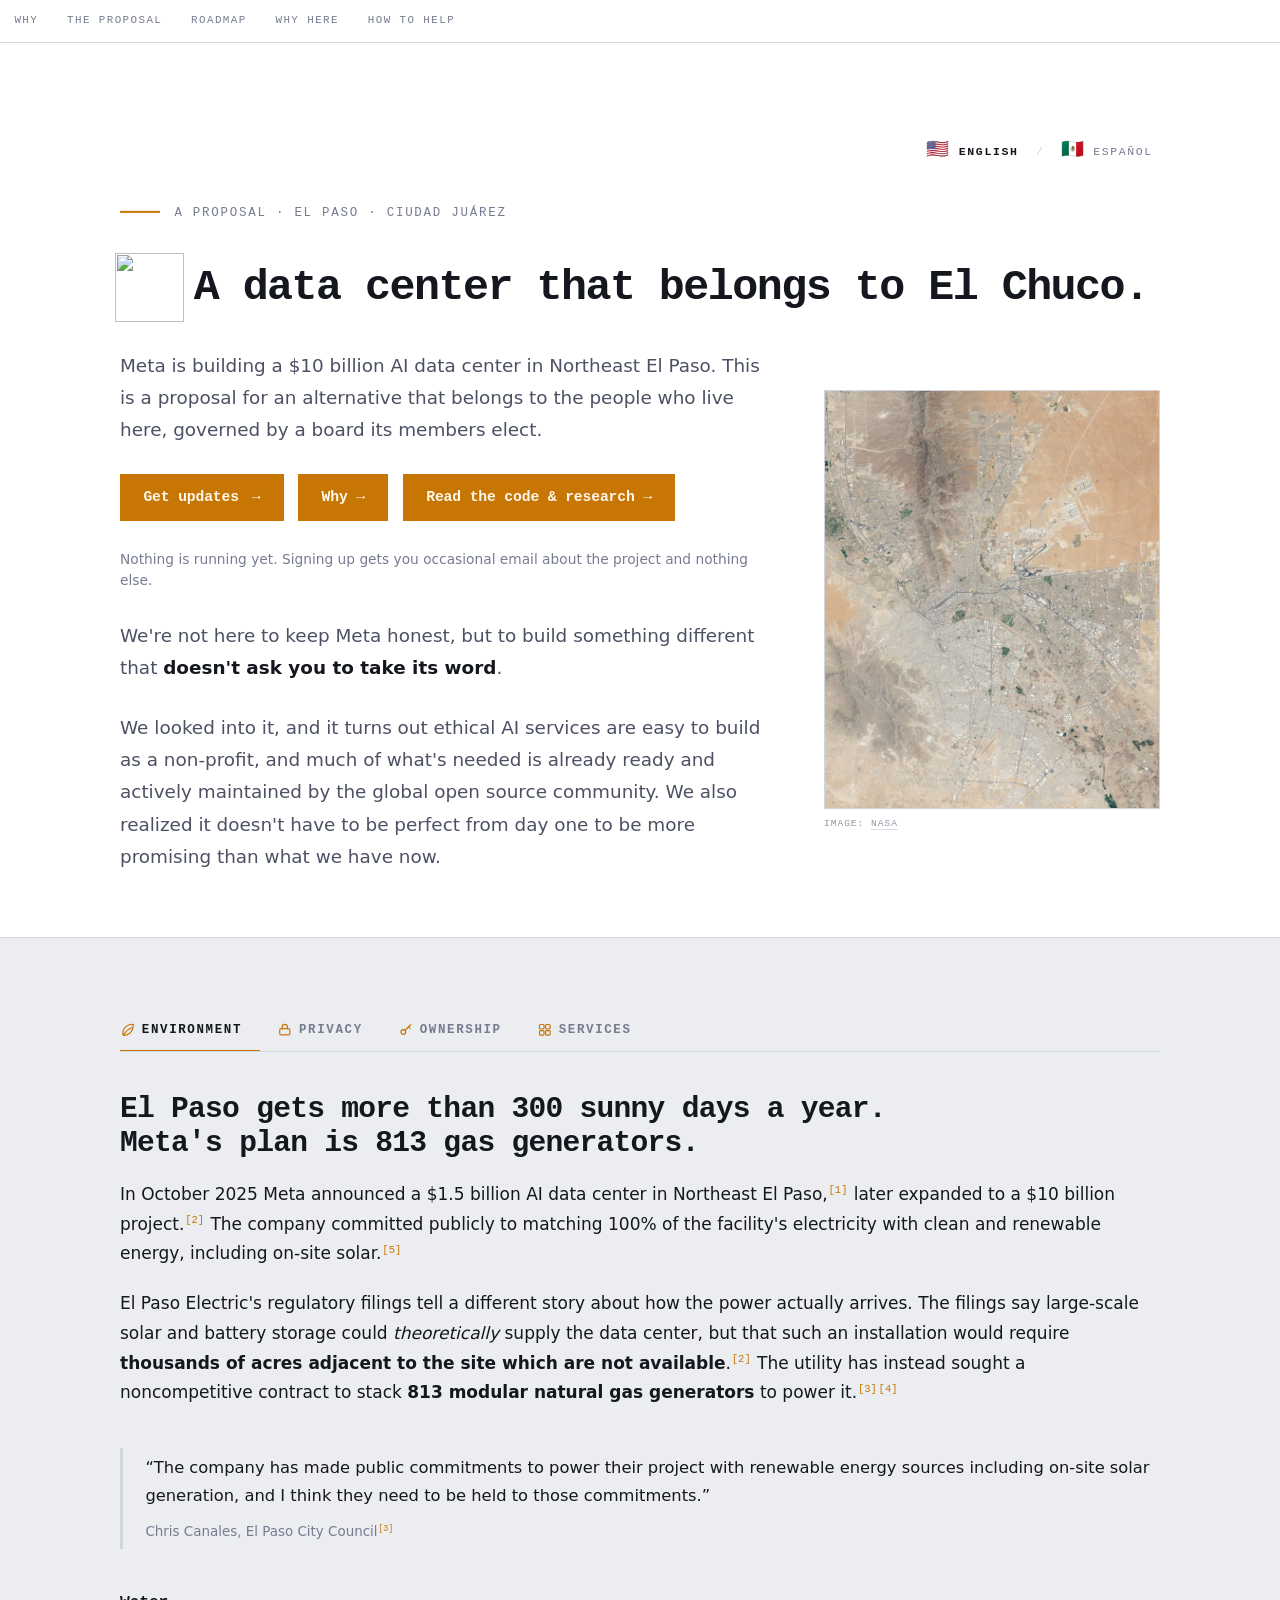
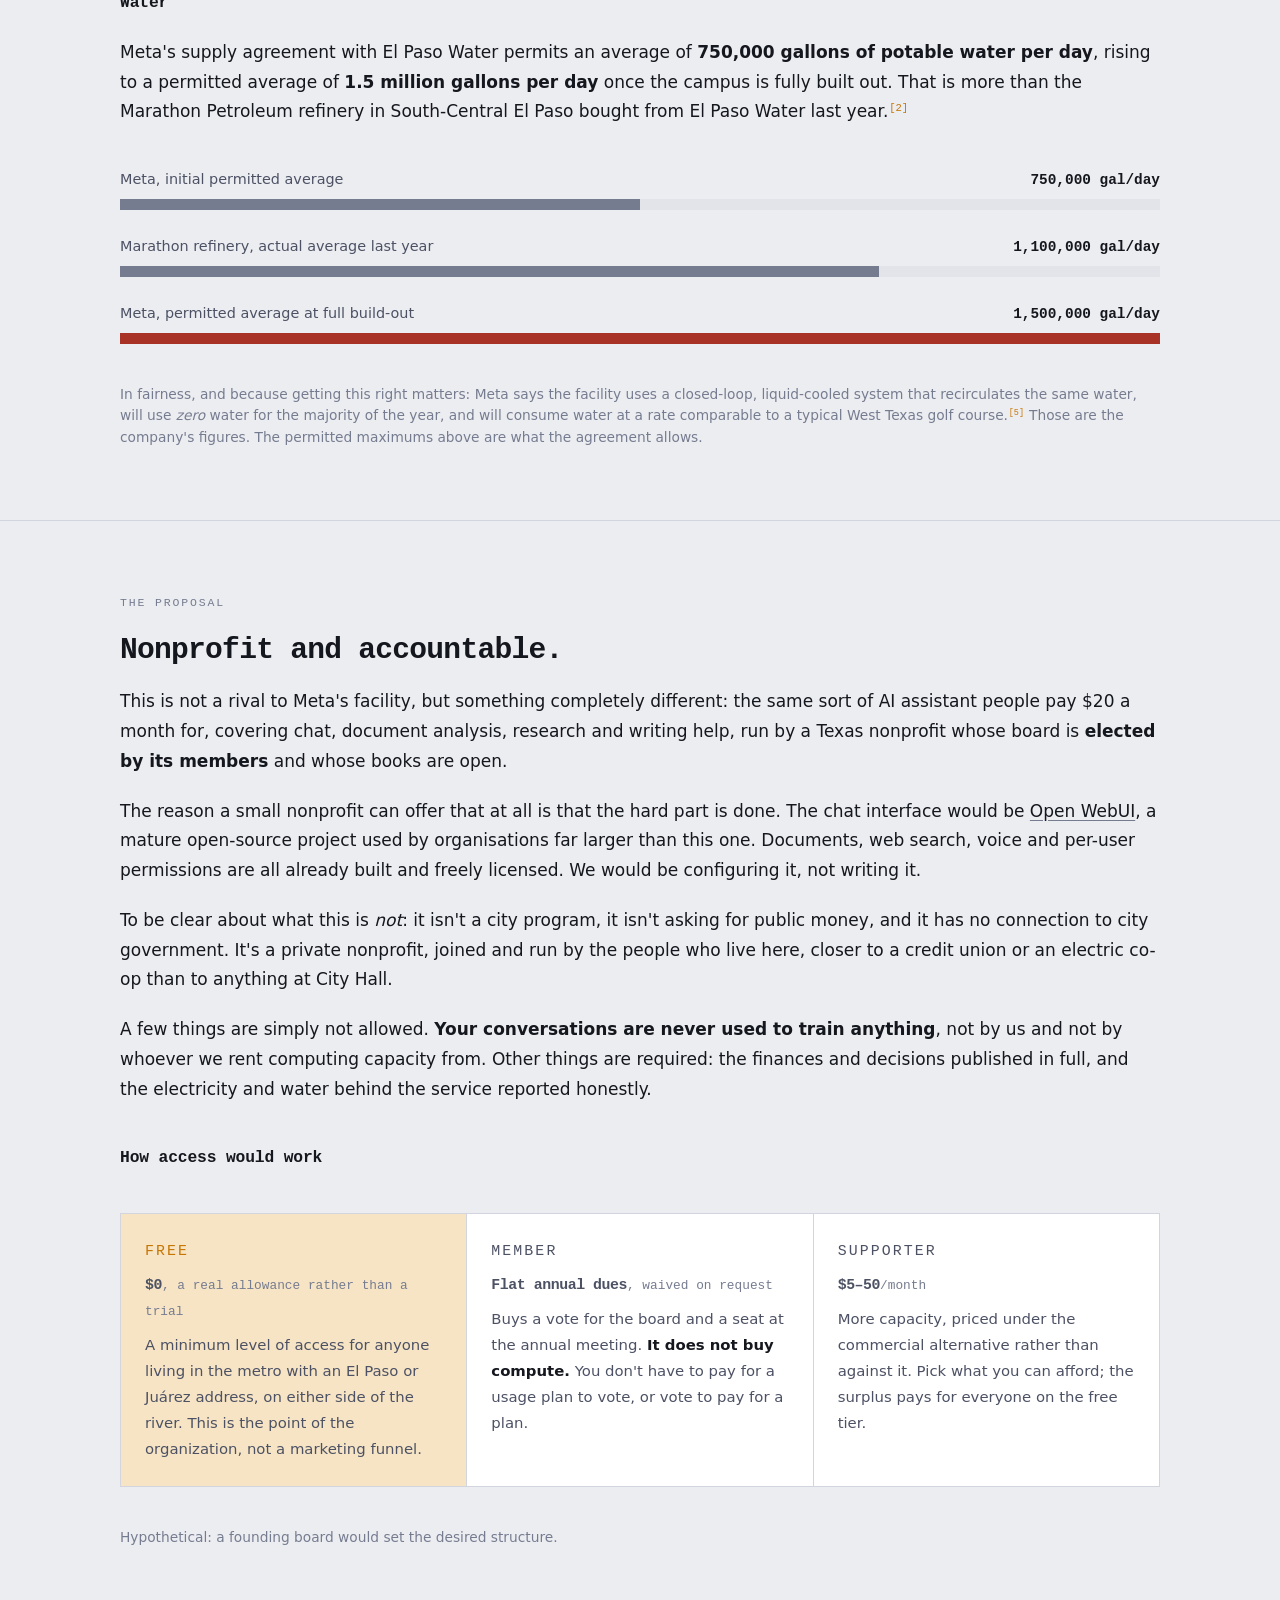
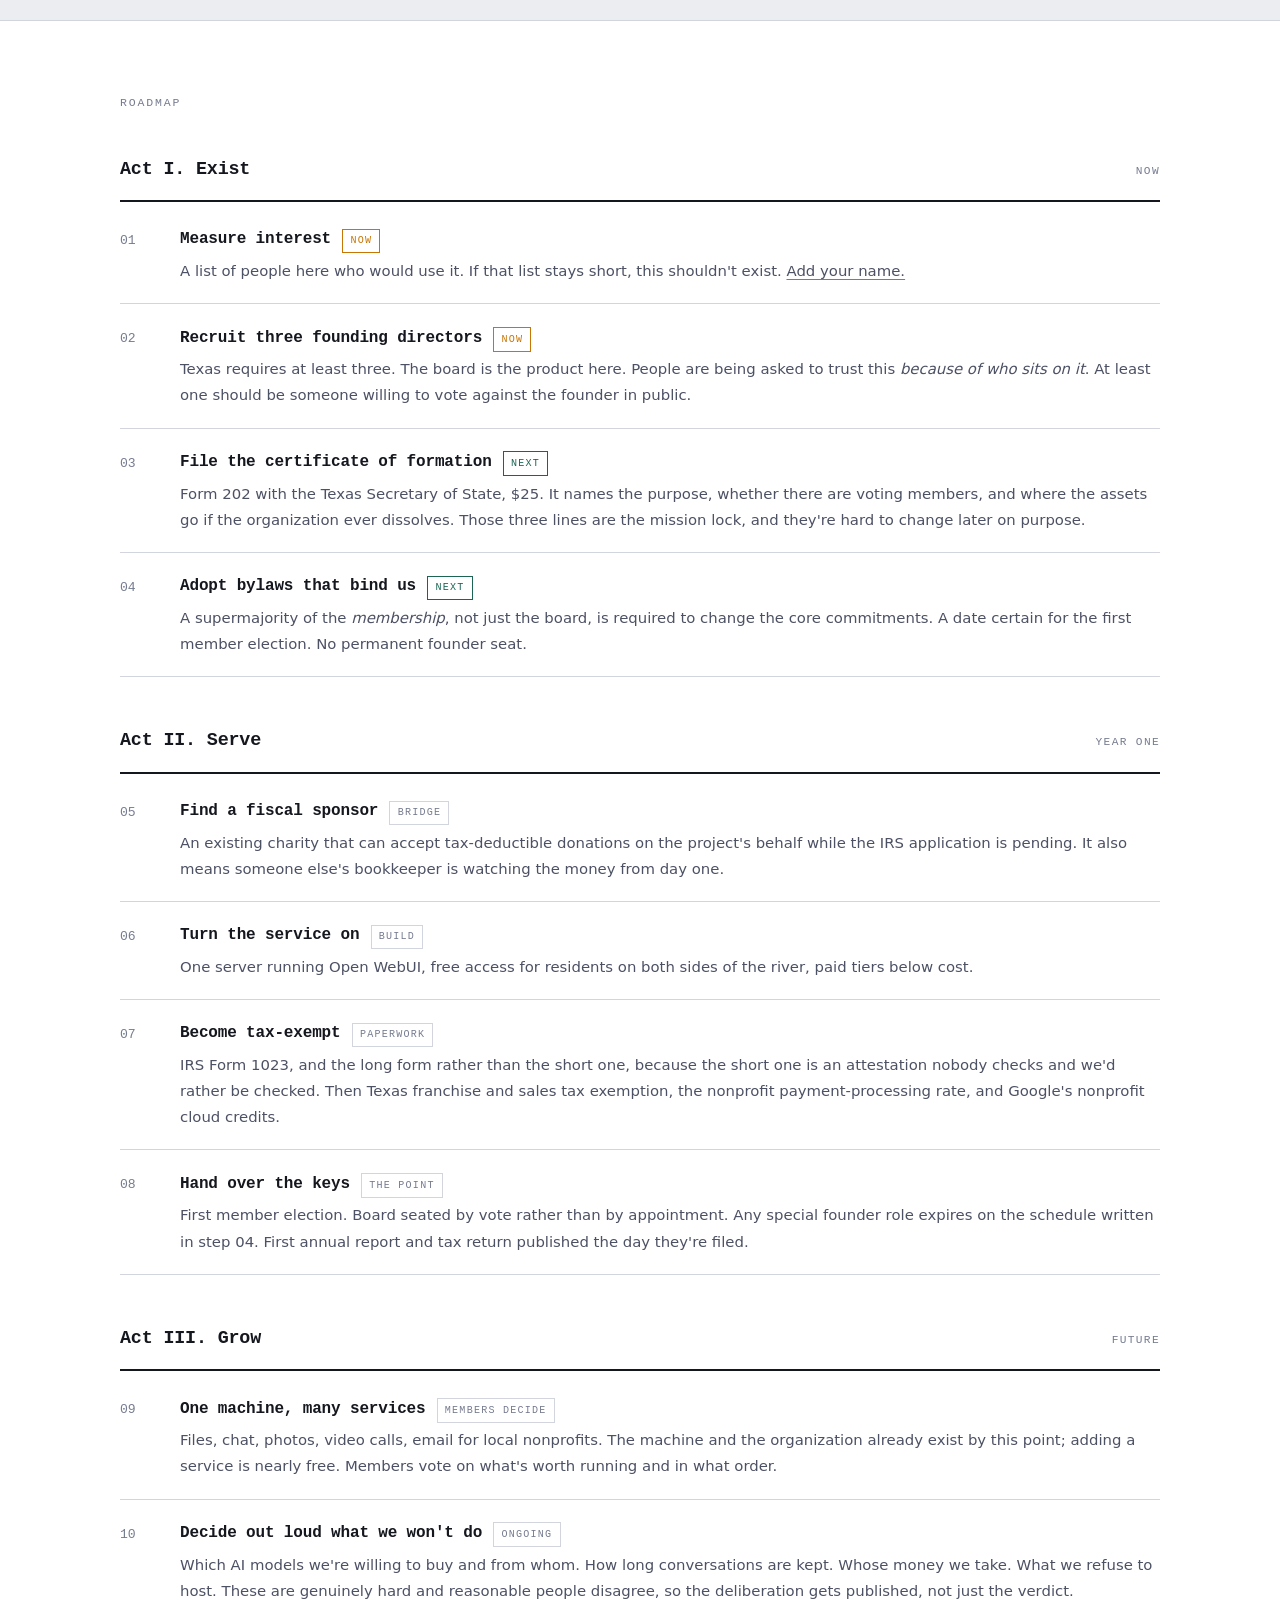
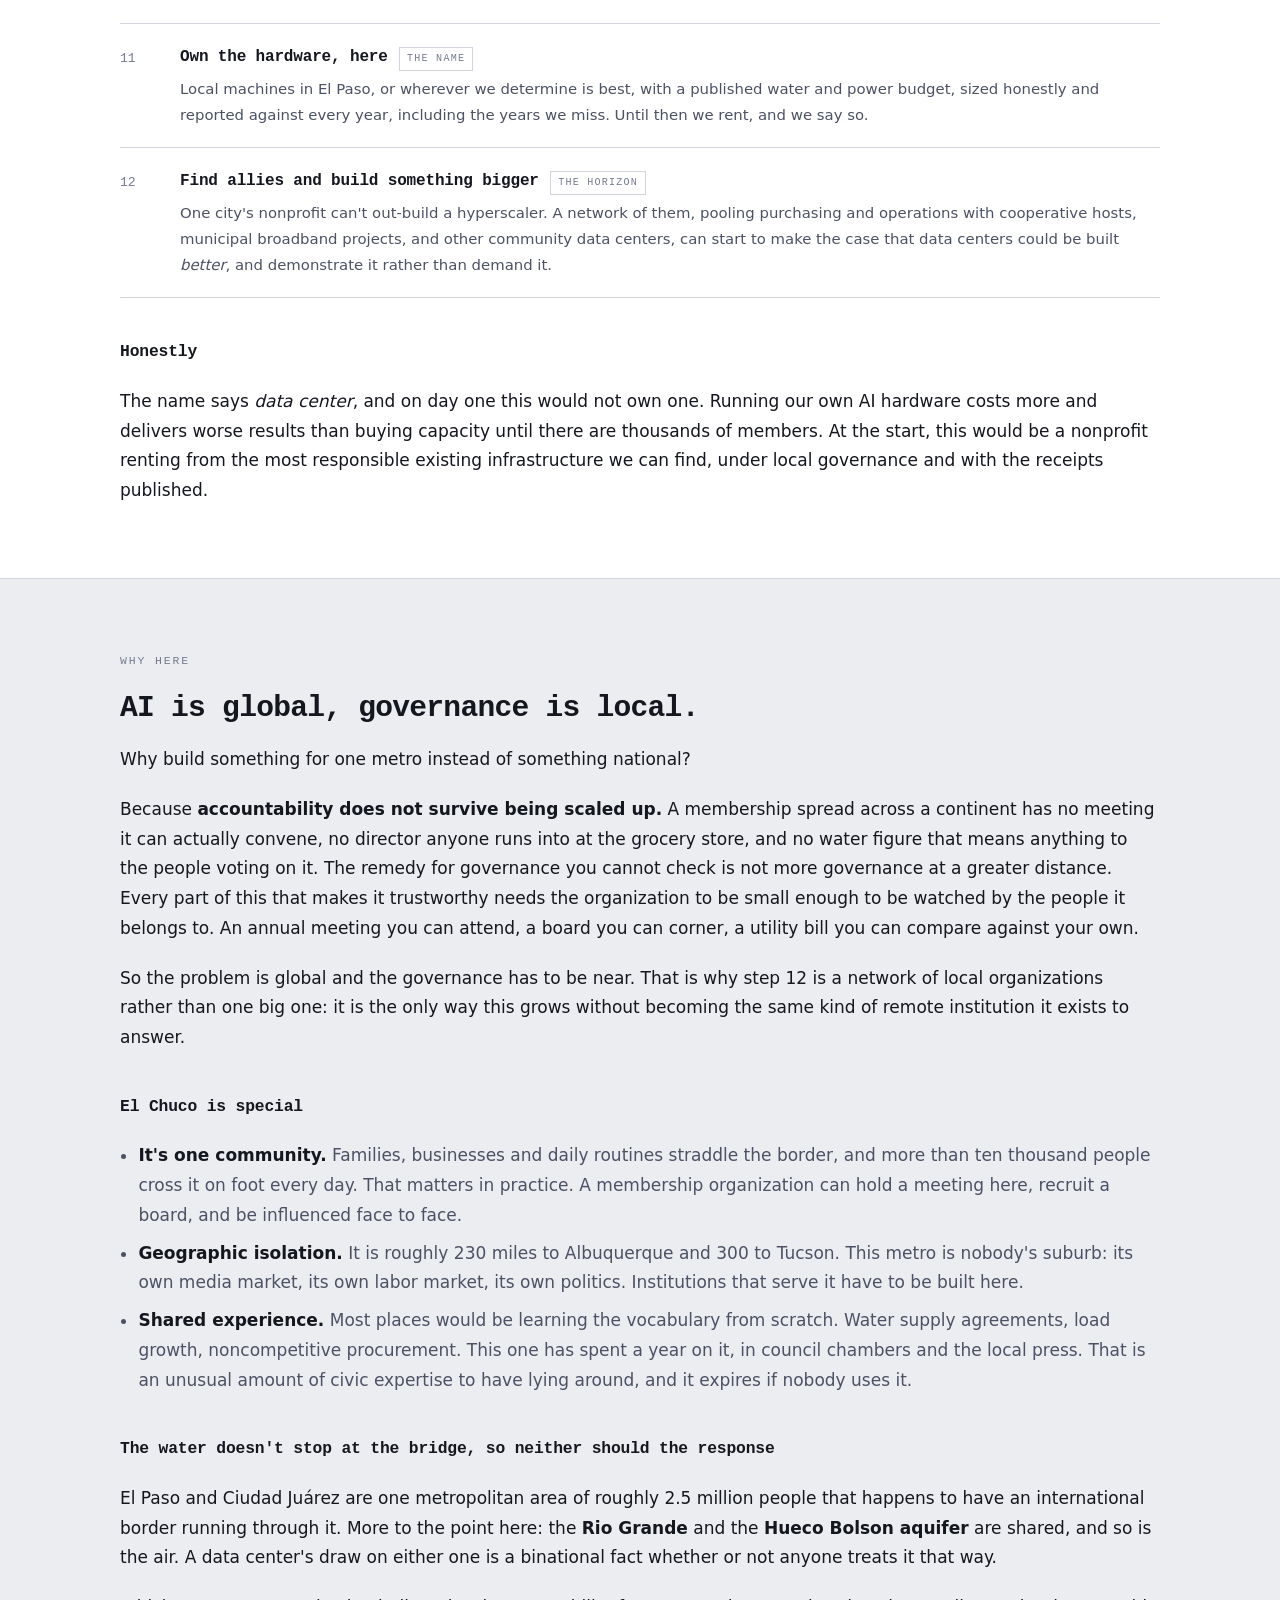
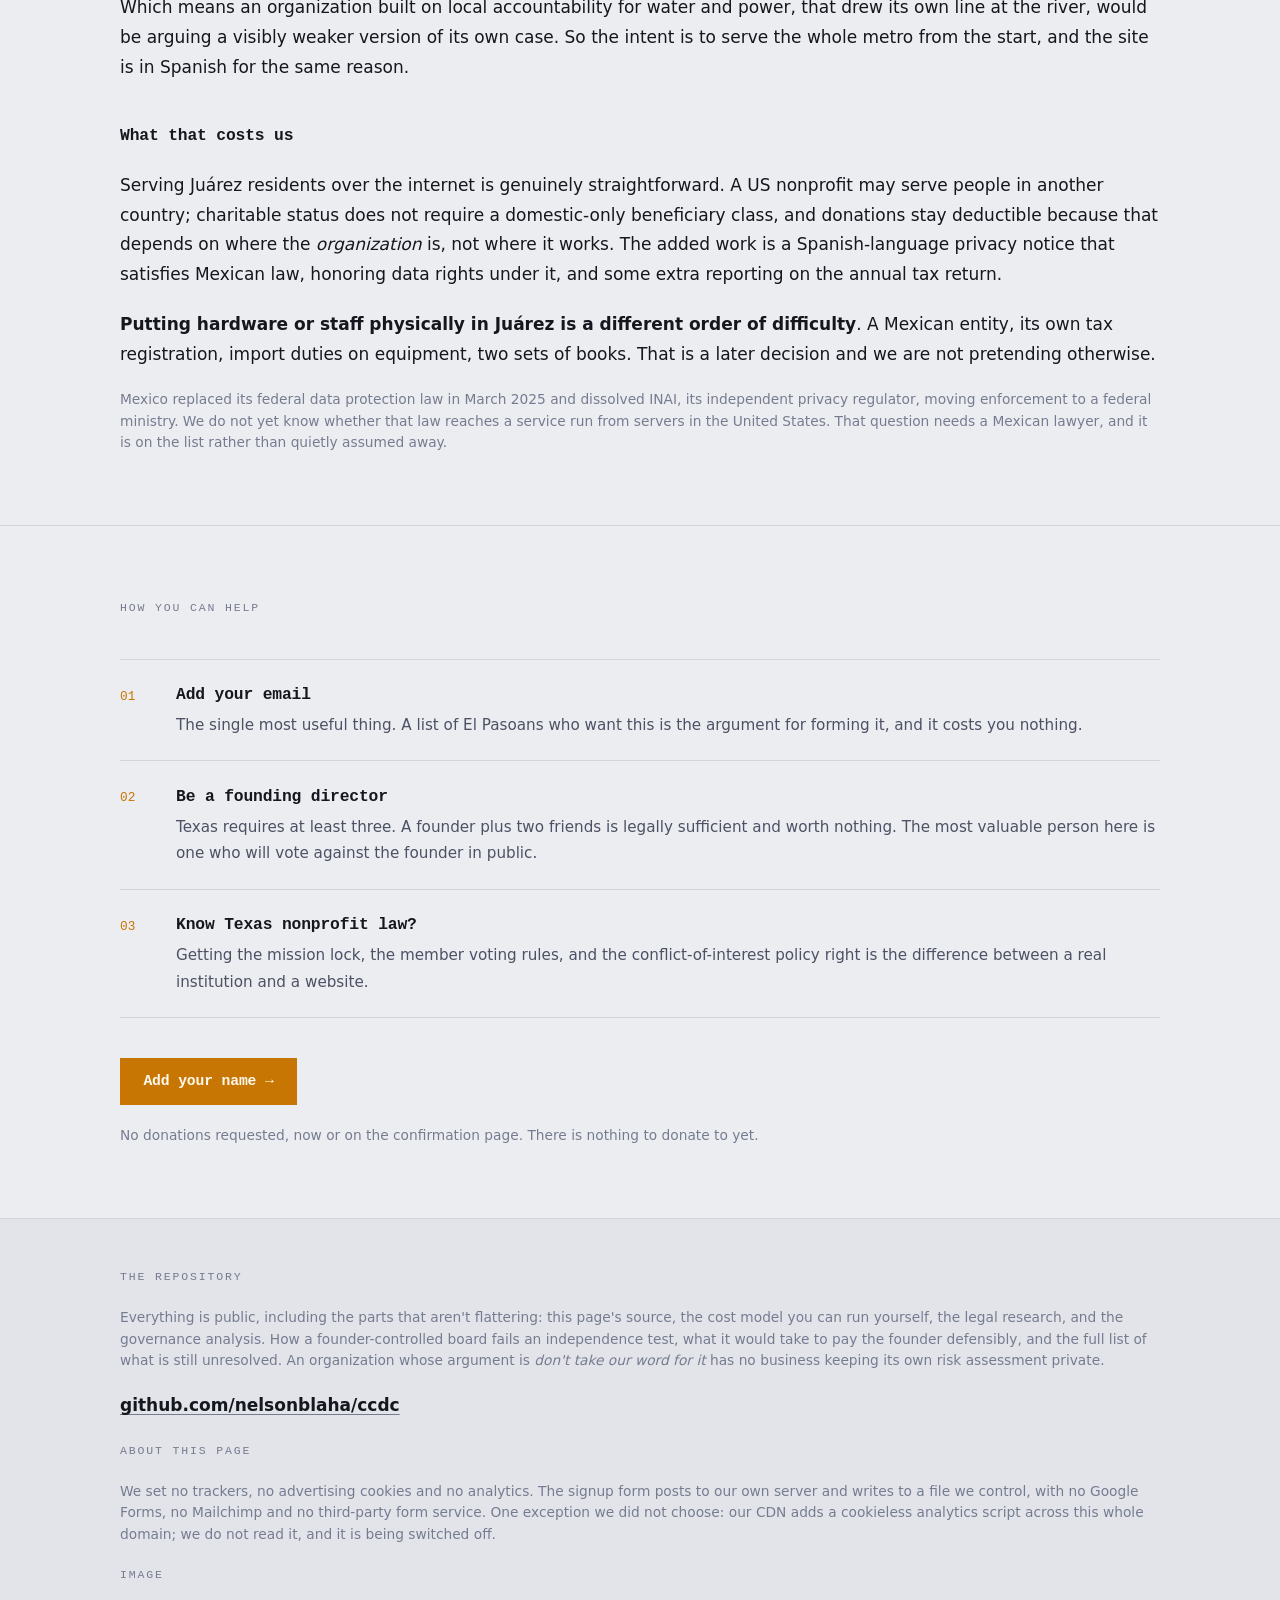
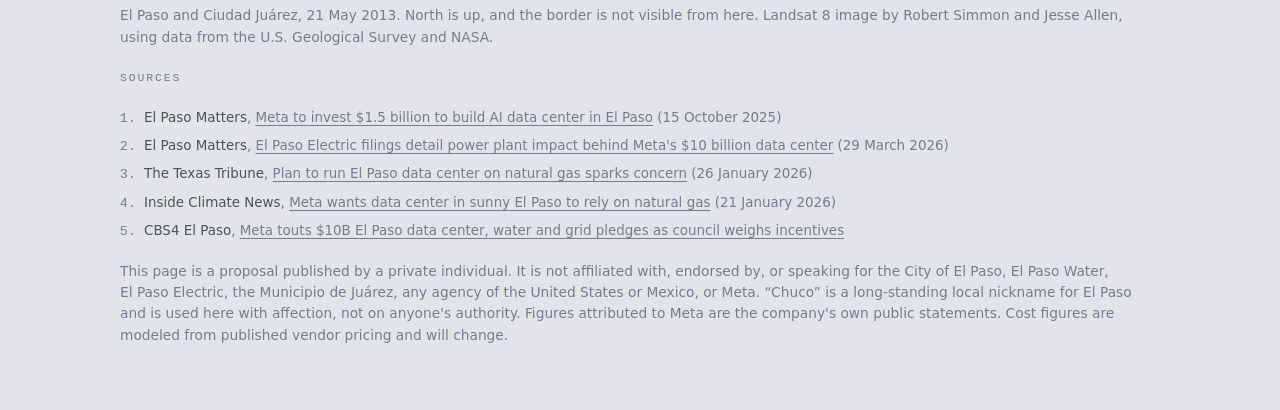
==== site/index.html @ 07c0815f "Tab URLs, tap-to-copy on tabs, and a rail copy that works on desktop /services, /environment, /priva" ====
<!doctype html>
<html lang="en">
<head>
<meta charset="utf-8">
<meta name="color-scheme" content="dark light">
    <meta name="viewport" content="width=device-width, initial-scale=1">
<title>Chucodata</title>
    <link rel="icon" type="image/png" sizes="512x512" href="/img/logo-512.png?v=2">
    <link rel="apple-touch-icon" href="/img/logo-180.png?v=2">
<meta name="description" content="A proposal for a nonprofit, community-owned AI service for El Paso and Ciudad Juárez, covering what it would cost, how it would be run, and what doesn't exist yet.">
<link rel="alternate" hreflang="en" href="https://ccdc.blaha.io/">
<link rel="alternate" hreflang="es" href="https://ccdc.blaha.io/es/">
<link rel="alternate" hreflang="x-default" href="https://ccdc.blaha.io/">
<link rel="stylesheet" href="style.css">
</head>
<body>

<!-- ============ SECTION NAV ============
     One nav, two presentations: a fixed rail on the left edge at desktop widths
     where there is room beside the 60rem column, and a sticky scrolling strip at
     the top on narrow screens. Plain anchors, so it works with no JS; the script
     only adds the scroll-spy current marker. -->
<nav class="sectionnav" aria-label="Sections">
  <div class="nav-top">
    <div class="nav-dock">
  <button class="nav-icon nav-home" type="button" aria-label="Back to top" title="Back to top"><img class="nav-logo nav-logo-full" src="/img/star-sun.svg?v=3" alt="" width="512" height="512"><img class="nav-logo nav-logo-clean" src="/img/star-clean-sun.svg?v=3" alt="" width="512" height="512"></button>
  <div class="nav-lang" aria-hidden="true">
      <span class="nav-flag is-current" aria-current="page" lang="en" aria-label="English">🇺🇸</span>
      <a class="nav-flag" href="/es/" lang="es" hreflang="es" aria-label="Cambiar a espa&ntilde;ol" tabindex="-1">🇲🇽</a>
    </div>
    </div>
    <div class="nav-social">
      <a class="nav-icon nav-fb" href="https://www.facebook.com/profile.php?id=61593491068461" target="_blank" rel="noopener noreferrer" aria-label="Chucodata on Facebook" title="Chucodata on Facebook"><svg viewBox="0 0 24 24" aria-hidden="true" focusable="false"><path d="M15.6 3.6h-2.7c-2.4 0-4 1.7-4 4.2v2.5H6.7v3.3h2.2v7.4h3.4v-7.4h2.5l.5-3.3h-3V8.1c0-.8.3-1.2 1.2-1.2h1.9z"/></svg></a>
  <button class="nav-icon nav-copy" type="button" aria-label="Copy link to this page" title="Copy link to this page" data-copied="Link copied"><svg viewBox="0 0 24 24" aria-hidden="true" focusable="false"><path d="M10.2 13.8a4.4 4.4 0 0 0 6.6.5l2.6-2.6a4.4 4.4 0 0 0-6.2-6.2l-1.5 1.5"/><path d="M13.8 10.2a4.4 4.4 0 0 0-6.6-.5l-2.6 2.6a4.4 4.4 0 0 0 6.2 6.2l1.5-1.5"/></svg></button>
    </div>
  </div>
  <a href="#reasons" data-slug="why"><span class="nav-long">Why</span><span class="nav-short nav-swap">Why</span><span class="nav-min" aria-hidden="true">?</span></a>
  <a href="#proposal" data-slug="the-proposal"><span class="nav-long">The proposal</span><span class="nav-short">Proposal</span></a>
  <a href="#roadmap" data-slug="roadmap"><span class="nav-long">Roadmap</span><span class="nav-short">Plan</span></a>
  <a href="#border" data-slug="why-here"><span class="nav-long">Why here</span><span class="nav-short">Here</span></a>
  <a href="#help" data-slug="how-to-help"><span class="nav-long">How to help</span><span class="nav-short">Help</span></a>
</nav>

<!-- ============ HERO ============ -->
<header class="hero" id="top" data-section="hero">
  <div class="wrap">
    <nav class="langbar" aria-label="Language">
      <span aria-current="page" lang="en"><span class="flag" aria-hidden="true">🇺🇸</span><span class="lang-word">English</span></span>
      <span class="sep" aria-hidden="true">/</span>
      <a href="/es/" lang="es" hreflang="es"><span class="flag" aria-hidden="true">🇲🇽</span><span class="lang-word">Español</span></a>
    </nav>
    <div class="hero-head">
      <p class="sunline">A proposal &middot; El Paso &middot; Ciudad Ju&aacute;rez</p>
      <h1><img class="hero-star" src="/img/star-hero-sun.svg?v=3" alt="" width="512" height="512">A data center that belongs to El&nbsp;Chuco.</h1>
    </div>
    <div class="hero-in">
      <p class="lede">Meta is building a $10&nbsp;billion AI data center in Northeast El Paso. This is a proposal for an alternative that belongs to the people who live here, governed by a board its members elect.</p>
      <div class="cta-row">
        <a class="btn btn-with-sub" href="#signup">
          <span class="btn-stack"><span>Get updates</span><!--JOIN-INLINE--></span>
          <span class="btn-arrow" aria-hidden="true">&rarr;</span>
        </a>
        <a class="btn" href="#reasons">Why &rarr;</a>
        <a class="btn" href="https://github.com/nelsonblaha/ccdc">Read the code &amp; research &rarr;</a>
      </div>
      <p class="fine">Nothing is running yet. Signing up gets you occasional email about the project and nothing else.</p>
    </div>
    <div class="hero-more">
      <p class="lede">We're not here to keep Meta honest, but to build something different that <strong>doesn't ask you to take its word</strong>.</p>
      <p class="lede">We looked into it, and it turns out ethical AI services are easy to build as a non-profit, and much of what's needed is already ready and actively maintained by the global open source community. We also realized it doesn't have to be perfect from day one to be more promising than what we have now.</p>
    </div>
    <figure class="hero-figure">
      <img src="img/el-paso-juarez-landsat.jpg" width="704" height="880" decoding="async"
           alt="Landsat satellite view of El Paso and Ciudad Ju&aacute;rez with north at the top. The Franklin Mountains run down the left, the Rio Grande threads through the middle, and the two cities read as one continuous grid.">
      <figcaption class="hero-credit">Image: <a href="https://science.nasa.gov/earth/earth-observatory/a-long-look-at-el-paso-and-ciudad-juarez-81313/">NASA</a></figcaption>
    </figure>
  </div>
</header>

<!-- ============ REASONS (TABS) ============ -->
<section id="reasons" data-section="why" aria-labelledby="reasons-label">
  <div class="wrap stack-lg">

    <div class="tabs" id="reason-tabs">
      <div class="tablist" role="tablist" id="reasons-label" aria-label="Reasons">
        <button class="tab" role="tab" id="tab-env" data-slug="environment" aria-controls="panel-env" aria-selected="true"><svg class="tab-icon" viewBox="0 0 24 24" aria-hidden="true" focusable="false"><path d="M20.5 3.5C11 3.5 4.5 8.5 4.5 17c0 1.4.2 2.6.6 3.6"/><path d="M5.1 20.6C9.5 20.9 20.5 18.5 20.5 3.5"/><path d="M6 19c3.5-5.5 7.5-8.5 12-10.5"/></svg><span>Environment</span></button>
        <button class="tab" role="tab" id="tab-privacy" data-slug="privacy" aria-controls="panel-privacy" aria-selected="false"><svg class="tab-icon" viewBox="0 0 24 24" aria-hidden="true" focusable="false"><rect x="4.2" y="10.2" width="15.6" height="9.6" rx="2.2"/><path d="M8 10.2V7.6a4 4 0 0 1 8 0v2.6"/></svg><span>Privacy</span></button>
        <button class="tab" role="tab" id="tab-own" data-slug="ownership" aria-controls="panel-own" aria-selected="false"><svg class="tab-icon" viewBox="0 0 24 24" aria-hidden="true" focusable="false"><circle cx="8.2" cy="15.4" r="3.7"/><path d="M10.9 12.7 19.4 4.2"/><path d="M16.2 7.4 18.6 9.8"/></svg><span>Ownership</span></button>
        <button class="tab" role="tab" id="tab-svc" data-slug="services" aria-controls="panel-svc" aria-selected="false"><svg class="tab-icon" viewBox="0 0 24 24" aria-hidden="true" focusable="false"><rect x="3.8" y="3.8" width="7" height="7" rx="1.6"/><rect x="13.2" y="3.8" width="7" height="7" rx="1.6"/><rect x="3.8" y="13.2" width="7" height="7" rx="1.6"/><rect x="13.2" y="13.2" width="7" height="7" rx="1.6"/></svg><span>Services</span></button>
      </div>

      <div class="panel stack-lg" role="tabpanel" id="panel-env" aria-labelledby="tab-env" tabindex="0">
    <div class="col stack">
      <h2><span class="clause">El Paso gets more than 300 sunny days a year.</span> <span class="clause">Meta's plan is 813 gas generators.</span></h2>
      <p>In October 2025 Meta announced a $1.5&nbsp;billion AI data center in Northeast El Paso,<sup class="ref"><a href="#ref-1" title="Source 1">[1]</a></sup> later expanded to a $10&nbsp;billion project.<sup class="ref"><a href="#ref-2" title="Source 2">[2]</a></sup> The company committed publicly to matching 100% of the facility's electricity with clean and renewable energy, including on-site solar.<sup class="ref"><a href="#ref-5" title="Source 5">[5]</a></sup></p>
      <p>El Paso Electric's regulatory filings tell a different story about how the power actually arrives. The filings say large-scale solar and battery storage could <em>theoretically</em> supply the data center, but that such an installation would require <strong>thousands of acres adjacent to the site which are not available</strong>.<sup class="ref"><a href="#ref-2" title="Source 2">[2]</a></sup> The utility has instead sought a noncompetitive contract to stack <strong>813 modular natural gas generators</strong> to power it.<sup class="ref"><a href="#ref-3" title="Source 3">[3]</a></sup><sup class="ref"><a href="#ref-4" title="Source 4">[4]</a></sup></p>
    </div>

    <div class="col">
      <div class="quote">
        <p>&ldquo;The company has made public commitments to power their project with renewable energy sources including on-site solar generation, and I think they need to be held to those commitments.&rdquo;</p>
        <cite>Chris Canales, El Paso City Council<sup class="ref"><a href="#ref-3" title="Source 3">[3]</a></sup></cite>
      </div>
    </div>

    <div class="col stack">
      <h3>Water</h3>
      <p>Meta's supply agreement with El Paso Water permits an average of <strong>750,000 gallons of potable water per day</strong>, rising to a permitted average of <strong>1.5 million gallons per day</strong> once the campus is fully built out. That is more than the Marathon Petroleum refinery in South-Central El Paso bought from El Paso Water last year.<sup class="ref"><a href="#ref-2" title="Source 2">[2]</a></sup></p>
    </div>

    <div class="meter col" id="meter">
      <div class="bar-row">
        <div class="bar-head"><span>Meta, initial permitted average</span><span class="bar-val">750,000 gal/day</span></div>
        <div class="bar-track"><div class="bar-fill" data-w="50"></div></div>
      </div>
      <div class="bar-row">
        <div class="bar-head"><span>Marathon refinery, actual average last year</span><span class="bar-val">1,100,000 gal/day</span></div>
        <div class="bar-track"><div class="bar-fill" data-w="73"></div></div>
      </div>
      <div class="bar-row">
        <div class="bar-head"><span>Meta, permitted average at full build-out</span><span class="bar-val">1,500,000 gal/day</span></div>
        <div class="bar-track"><div class="bar-fill is-alert" data-w="100"></div></div>
      </div>
    </div>

    <div class="col stack">
      <p class="fine">In fairness, and because getting this right matters: Meta says the facility uses a closed-loop, liquid-cooled system that recirculates the same water, will use <em>zero</em> water for the majority of the year, and will consume water at a rate comparable to a typical West Texas golf course.<sup class="ref"><a href="#ref-5" title="Source 5">[5]</a></sup> Those are the company's figures. The permitted maximums above are what the agreement allows.</p>
    </div>
      </div>

      <div class="panel stack-lg" role="tabpanel" id="panel-privacy" aria-labelledby="tab-privacy" tabindex="0">
    <div class="col stack">
      <h2>Everything you type into an AI assistant is a document about you, held by someone else.</h2>
      <p>In practice these are not conversations, they are records. Commercial assistants retain what you send, and several of them use it to train future models unless you find the setting that says otherwise. Some route a sample to humans for review. All of it is discoverable by subpoena. This is not a scandal; it is the normal design of a product whose economics require your data to be useful to the company.</p>
      <p>People type things into these tools that they would not put in an email: the health question before the doctor's appointment, the immigration question, the letter to a landlord, the business idea. Treating that as ordinary telemetry is a choice, and it is one a member-governed organization has no reason to make.</p>
    </div>

    <div class="col stack">
      <h3>What we would commit to</h3>
      <ul class="ul">
        <li><strong>Your conversations are never used to train anything.</strong> Ours or anyone else's.</li>
        <li><strong>A stated retention period, with deletion that actually deletes</strong>, and a delete button that works.</li>
        <li><strong>No trackers, no advertising cookies, no analytics of our own.</strong> Not as a policy to be revisited; as a thing that isn't built.</li>
        <li><strong>We name the model provider and link their terms</strong>, so you can check what we claim against what they promise.</li>
      </ul>
      <p>And the reason to believe it is structural rather than sentimental: these commitments sit in the founding documents at the highest amendment threshold, so changing one takes a supermajority of directors and leaves a permanent public record. <a href="https://github.com/nelsonblaha/ccdc/blob/main/GOVERNED.md">The mechanism is written down</a> before there is anything to protect.</p>
    </div>

    <div class="col stack">
      <h3>The limit, stated plainly</h3>
      <p>At the start we rent computing power from a large cloud provider, so your text passes through their infrastructure under their contract. <strong>We can bind ourselves completely and we can only bind them by agreement.</strong> Anyone claiming otherwise while renting is overselling it.</p>
      <p>What we can do is publish which provider, on which terms, and change providers if those terms change.</p>
    </div>
      </div>

      <div class="panel stack-lg" role="tabpanel" id="panel-own" aria-labelledby="tab-own" tabindex="0">
    <div class="col stack">
      <h2>Who should own AI?</h2>
      <p>Ten billion dollars builds a data center owned by shareholders. The budget below builds a year of one owned by the people who use it. Those aren't competing bids for the same job. They are answers to different questions, and only one of them is being asked out loud right now.</p>
      <p>When you pay $20 a month for an assistant, that money leaves the city and accrues to whoever holds the equity. When you pay $5 here, it pays for somebody else's free access, and the surplus stays in the valley. Same transaction, opposite direction.</p>
      <p>The part that actually distinguishes this, though, isn't the price. <strong>There is no equity to hold.</strong> A nonprofit has no owners, so there is nobody to buy out, no acquisition, no exit, no investor who eventually needs a return larger than the community can pay. If it dissolves, the founding documents send whatever is left to another nonprofit, never to a founder and never to a member.</p>
      <p>None of this requires believing anything about billionaires. It only requires noticing that infrastructure the public depends on tends to end up owned by whoever can afford to buy it, and that the exception is when people organize before that happens. Electric co-ops, credit unions, and mutual water companies all exist for that reason.</p>
    </div>

    <div class="col stack">
      <h3>What it actually costs</h3>
      <p>Cheaper than people expect. One modest server runs the software; the real expense is the AI itself, billed by the word. Modeled at <strong>200 members</strong> at ordinary usage, published before anyone has given us a dollar:</p>
    </div>

    <div class="col scroll-x">
      <table class="ledger">
        <thead>
          <tr><th>Line item</th><th class="n">Per month</th><th class="n">Per year</th></tr>
        </thead>
        <tbody>
          <tr><td>Server, storage, bandwidth</td><td class="n">$65</td><td class="n">$780</td></tr>
          <tr><td>AI usage, 200 members &times; ~$1.07</td><td class="n">$214</td><td class="n">$2,565</td></tr>
          <tr><td>Domain, email, monitoring</td><td class="n">$15</td><td class="n">$180</td></tr>
          <tr><td class="muted">Google's nonprofit cloud credit</td><td class="n muted">n/a</td><td class="n muted">up to &minus;$10,000</td></tr>
          <tr class="total"><td>Projected first-year cost</td><td class="n">$294</td><td class="n">$3,525</td></tr>
        </tbody>
      </table>
    </div>

    <div class="col stack">
      <p>For comparison, a single ChatGPT Plus subscription is <span class="num">$20</span> a month, or <span class="num">$240</span> a year for one person. The projected budget above serves two hundred.</p>
      <p>The largest line item in year one isn't technical at all. It's the lawyer who writes bylaws strong enough that a future board can't quietly walk away from the promises in them.</p>
      <p class="fine">Every figure here comes from published vendor pricing and a cost model you can run yourself. When the numbers change, this page changes.</p>
    </div>
      </div>

      <div class="panel stack-lg" role="tabpanel" id="panel-svc" aria-labelledby="tab-svc" tabindex="0">
    <div class="col stack">
      <h2><span class="clause">People have been self-hosting for twenty years.</span> <span class="clause">AI is the first thing that made chipping in together worth the trouble.</span></h2>
      <p>There is already a large movement of people running their own software instead of renting it from five companies. <a href="https://nextcloud.com/">Nextcloud</a> instead of Google Drive, <a href="https://joinmastodon.org/">Mastodon</a> instead of X, <a href="https://matrix.org/">Matrix</a> instead of Discord, <a href="https://jellyfin.org/">Jellyfin</a> instead of Netflix, <a href="https://immich.app/">Immich</a> instead of Google Photos. It works. It's mature. Millions of people do it.</p>
      <p>Going in on a shared server together was never quite worth the hassle. Any one of those services runs happily on a cheap virtual machine or an old desktop in a closet. Once you add the cost of <em>organizing</em>, pooling money cost more than it saved. Someone has to administer it, someone has to pay, and someone has to answer for it when it breaks. So mostly people didn't.</p>
      <div class="callout">
        <p><strong>AI is the first self-hosted service where the hardware is genuinely expensive and genuinely lumpy.</strong> You cannot run it on a Raspberry Pi in a closet. For the first time, pooling is obviously worth it.</p>
      </div>
      <p>Once the hard thing exists, <strong>every additional service costs almost nothing to add.</strong> The machine, the organization, the board, the billing and the person on call are all already in place. The expensive part was never the software. It was the trust and the coordination, and those are one-time costs.</p>
    </div>

    <div class="col stack-sm">
      <h3>What else we could host</h3>
    </div>

    <div class="svc">
      <div class="svc-item"><b><a href="https://nextcloud.com/">Nextcloud</a></b><span>Files, calendar, contacts, documents</span></div>
      <div class="svc-item"><b><a href="https://matrix.org/">Matrix</a></b><span>Group chat, in place of Discord or Slack</span></div>
      <div class="svc-item"><b><a href="https://joinmastodon.org/">Mastodon</a></b><span>A local social feed nobody sells ads against</span></div>
      <div class="svc-item"><b><a href="https://immich.app/">Immich</a></b><span>Photo backup, in place of Google Photos</span></div>
      <div class="svc-item"><b><a href="https://jitsi.org/">Jitsi</a></b><span>Video calls without a seat license</span></div>
      <div class="svc-item"><b><a href="https://docs.searxng.org/">SearXNG</a></b><span>Web search with no tracking and no ads</span></div>
      <div class="svc-item"><b>Email &amp; lists</b><span>For local nonprofits and neighborhood groups</span></div>
      <div class="svc-item"><b>Web hosting</b><span>For local organizations that can't afford it</span></div>
      <div class="svc-item"><b>Backups</b><span>Somewhere other than a company in Seattle</span></div>
    </div>

    <div class="col stack">
      <h3>This has been done before</h3>
      <p>The closest ancestor is older than the internet: <strong><a href="https://en.wikipedia.org/wiki/Rural_electrification">rural electric cooperatives</a></strong>, formed across Texas because the utilities would not serve people the market found inconvenient, and still member-owned today. <strong><a href="https://en.wikipedia.org/wiki/Credit_union">Credit unions</a></strong> did the same for banking. Both are ordinary, both are member-governed, and both were once described as impractical. Smaller versions of this exist for hosting too, and the ones worth reading about are <a href="https://github.com/nelsonblaha/ccdc/blob/main/docs/08-beyond-ai.md">in the research</a>.</p>
      <p>None of this is a novel idea. What would be new is doing it here, in El&nbsp;Paso and Ju&aacute;rez, on purpose, in the middle of an argument about who gets to build data centers in this valley.</p>
    </div>
      </div>
    </div>
  </div>
</section>

<!-- ============ WHAT ============ -->
<section id="proposal" data-section="proposal">
  <div class="wrap stack-lg">
    <div class="col stack">
      <p class="eyebrow">The proposal</p>
      <h2>Nonprofit and accountable.</h2>
      <p>This is not a rival to Meta's facility, but something completely different: the same sort of AI assistant people pay $20 a month for, covering chat, document analysis, research and writing help, run by a Texas nonprofit whose board is <strong>elected by its members</strong> and whose books are open.</p>
      <p>The reason a small nonprofit can offer that at all is that the hard part is done. The chat interface would be <a href="https://openwebui.com/">Open WebUI</a>, a mature open-source project used by organisations far larger than this one. Documents, web search, voice and per-user permissions are all already built and freely licensed. We would be configuring it, not writing it.</p>
      <p>To be clear about what this is <em>not</em>: it isn't a city program, it isn't asking for public money, and it has no connection to city government. It's a private nonprofit, joined and run by the people who live here, closer to a credit union or an electric co-op than to anything at City Hall.</p>
      <p>A few things are simply not allowed. <strong>Your conversations are never used to train anything</strong>, not by us and not by whoever we rent computing capacity from. Other things are required: the finances and decisions published in full, and the electricity and water behind the service reported honestly.</p>
    </div>

    <div class="col stack-sm">
      <h3>How access would work</h3>
    </div>

    <div class="tiers">
      <div class="tier is-free is-selected">
        <p class="tier-name">Free</p>
        <p class="tier-price">$0<span class="per">, a real allowance rather than a trial</span></p>
        <p>A minimum level of access for anyone living in the metro with an El&nbsp;Paso or Ju&aacute;rez address, on either side of the river. This is the point of the organization, not a marketing funnel.</p>
      </div>
      <div class="tier">
        <p class="tier-name">Member</p>
        <p class="tier-price">Flat annual dues<span class="per">, waived on request</span></p>
        <p>Buys a vote for the board and a seat at the annual meeting. <strong>It does not buy compute.</strong> You don't have to pay for a usage plan to vote, or vote to pay for a plan.</p>
      </div>
      <div class="tier">
        <p class="tier-name">Supporter</p>
        <p class="tier-price">$5&ndash;50<span class="per">/month</span></p>
        <p>More capacity, priced under the commercial alternative rather than against it. Pick what you can afford; the surplus pays for everyone on the free tier.</p>
      </div>
    </div>
    <div class="col">
      <p class="fine">Hypothetical: a founding board would set the desired structure.</p>
    </div>

  </div>
</section>

<!-- ============ STATUS + ROADMAP ============ -->
<section class="honest" id="roadmap" data-section="roadmap" aria-labelledby="roadmap-label">
  <div class="wrap stack-lg">
    <div class="col stack">
      <p class="eyebrow" id="roadmap-label">Roadmap</p>
    </div>

    <div class="acts">

      <div>
        <div class="act-head">
          <h3>Act I. Exist</h3>
          <span class="act-when">Now</span>
        </div>

        <div class="phase">
          <span class="phase-n">01</span>
          <div class="phase-body">
            <div class="phase-title"><h4>Measure interest</h4><span class="chip now">Now</span></div>
            <p>A list of people here who would use it. If that list stays short, this shouldn't exist. <a href="#signup">Add your name.</a></p>
          </div>
        </div>

        <div class="phase">
          <span class="phase-n">02</span>
          <div class="phase-body">
            <div class="phase-title"><h4>Recruit three founding directors</h4><span class="chip now">Now</span></div>
            <p>Texas requires at least three. The board is the product here. People are being asked to trust this <em>because of who sits on it</em>. At least one should be someone willing to vote against the founder in public.</p>
          </div>
        </div>

        <div class="phase">
          <span class="phase-n">03</span>
          <div class="phase-body">
            <div class="phase-title"><h4>File the certificate of formation</h4><span class="chip next">Next</span></div>
            <p>Form 202 with the Texas Secretary of State, $25. It names the purpose, whether there are voting members, and where the assets go if the organization ever dissolves. Those three lines are the mission lock, and they're hard to change later on purpose.</p>
          </div>
        </div>

        <div class="phase">
          <span class="phase-n">04</span>
          <div class="phase-body">
            <div class="phase-title"><h4>Adopt bylaws that bind us</h4><span class="chip next">Next</span></div>
            <p>A supermajority of the <em>membership</em>, not just the board, is required to change the core commitments. A date certain for the first member election. No permanent founder seat.</p>
          </div>
        </div>
      </div>

      <div>
        <div class="act-head">
          <h3>Act II. Serve</h3>
          <span class="act-when">Year One</span>
        </div>

        <div class="phase">
          <span class="phase-n">05</span>
          <div class="phase-body">
            <div class="phase-title"><h4>Find a fiscal sponsor</h4><span class="chip">Bridge</span></div>
            <p>An existing charity that can accept tax-deductible donations on the project's behalf while the IRS application is pending. It also means someone else's bookkeeper is watching the money from day one.</p>
          </div>
        </div>

        <div class="phase">
          <span class="phase-n">06</span>
          <div class="phase-body">
            <div class="phase-title"><h4>Turn the service on</h4><span class="chip">Build</span></div>
            <p>One server running Open WebUI, free access for residents on both sides of the river, paid tiers below cost.</p>
          </div>
        </div>

        <div class="phase">
          <span class="phase-n">07</span>
          <div class="phase-body">
            <div class="phase-title"><h4>Become tax-exempt</h4><span class="chip">Paperwork</span></div>
            <p>IRS Form 1023, and the long form rather than the short one, because the short one is an attestation nobody checks and we'd rather be checked. Then Texas franchise and sales tax exemption, the nonprofit payment-processing rate, and Google's nonprofit cloud credits.</p>
          </div>
        </div>

        <div class="phase">
          <span class="phase-n">08</span>
          <div class="phase-body">
            <div class="phase-title"><h4>Hand over the keys</h4><span class="chip">The point</span></div>
            <p>First member election. Board seated by vote rather than by appointment. Any special founder role expires on the schedule written in step 04. First annual report and tax return published the day they're filed.</p>
          </div>
        </div>
      </div>

      <div>
        <div class="act-head">
          <h3>Act III. Grow</h3>
          <span class="act-when">Future</span>
        </div>

        <div class="phase">
          <span class="phase-n">09</span>
          <div class="phase-body">
            <div class="phase-title"><h4>One machine, many services</h4><span class="chip">Members decide</span></div>
            <p>Files, chat, photos, video calls, email for local nonprofits. The machine and the organization already exist by this point; adding a service is nearly free. Members vote on what's worth running and in what order.</p>
          </div>
        </div>

        <div class="phase">
          <span class="phase-n">10</span>
          <div class="phase-body">
            <div class="phase-title"><h4>Decide out loud what we won't do</h4><span class="chip">Ongoing</span></div>
            <p>Which AI models we're willing to buy and from whom. How long conversations are kept. Whose money we take. What we refuse to host. These are genuinely hard and reasonable people disagree, so the deliberation gets published, not just the verdict.</p>
          </div>
        </div>

        <div class="phase">
          <span class="phase-n">11</span>
          <div class="phase-body">
            <div class="phase-title"><h4>Own the hardware, here</h4><span class="chip">The name</span></div>
            <p>Local machines in El&nbsp;Paso, or wherever we determine is best, with a published water and power budget, sized honestly and reported against every year, including the years we miss. Until then we rent, and we say so.</p>
          </div>
        </div>

        <div class="phase">
          <span class="phase-n">12</span>
          <div class="phase-body">
            <div class="phase-title"><h4>Find allies and build something bigger</h4><span class="chip">The horizon</span></div>
            <p>One city's nonprofit can't out-build a hyperscaler. A network of them, pooling purchasing and operations with cooperative hosts, municipal broadband projects, and other community data centers, can start to make the case that data centers could be built <em>better</em>, and demonstrate it rather than demand it.</p>
          </div>
        </div>
      </div>

    </div>

    <div class="col stack">
      <h3>Honestly</h3>
      <p>The name says <em>data center</em>, and on day one this would not own one. Running our own AI hardware costs more and delivers worse results than buying capacity until there are thousands of members. At the start, this would be a nonprofit renting from the most responsible existing infrastructure we can find, under local governance and with the receipts published.</p>
    </div>
  </div>
</section>

<!-- ============ BINATIONAL ============ -->
<section id="border" data-section="border">
  <div class="wrap stack-lg">
    <div class="col stack">
      <p class="eyebrow">Why here</p>
      <h2>AI is global, governance is local.</h2>
      <p>Why build something for one metro instead of something national?</p>
      <p>Because <strong>accountability does not survive being scaled up.</strong> A membership spread across a continent has no meeting it can actually convene, no director anyone runs into at the grocery store, and no water figure that means anything to the people voting on it. The remedy for governance you cannot check is not more governance at a greater distance. Every part of this that makes it trustworthy needs the organization to be small enough to be watched by the people it belongs to. An annual meeting you can attend, a board you can corner, a utility bill you can compare against your own.</p>
      <p>So the problem is global and the governance has to be near. That is why step 12 is a network of local organizations rather than one big one: it is the only way this grows without becoming the same kind of remote institution it exists to answer.</p>
    </div>

    <div class="col stack">
      <h3>El Chuco is special</h3>
      <ul class="ul">
        <li><strong>It's one community.</strong> Families, businesses and daily routines straddle the border, and more than ten thousand people cross it on foot every day. That matters in practice. A membership organization can hold a meeting here, recruit a board, and be influenced face to face.</li>
        <li><strong>Geographic isolation.</strong> It is roughly 230 miles to Albuquerque and 300 to Tucson. This metro is nobody's suburb: its own media market, its own labor market, its own politics. Institutions that serve it have to be built here.</li>
        <li><strong>Shared experience.</strong> Most places would be learning the vocabulary from scratch. Water supply agreements, load growth, noncompetitive procurement. This one has spent a year on it, in council chambers and the local press. That is an unusual amount of civic expertise to have lying around, and it expires if nobody uses it.</li>
      </ul>
    </div>

    <div class="col stack">
      <h3>The water doesn't stop at the bridge, so neither should the response</h3>
      <p>El Paso and Ciudad Ju&aacute;rez are one metropolitan area of roughly 2.5&nbsp;million people that happens to have an international border running through it. More to the point here: the <strong>Rio Grande</strong> and the <strong>Hueco Bolson aquifer</strong> are shared, and so is the air. A data center's draw on either one is a binational fact whether or not anyone treats it that way.</p>
      <p>Which means an organization built on local accountability for water and power, that drew its own line at the river, would be arguing a visibly weaker version of its own case. So the intent is to serve the whole metro from the start, and the site is in Spanish for the same reason.</p>
    </div>

    <div class="col stack">
      <h3>What that costs us</h3>
      <p>Serving Ju&aacute;rez residents over the internet is genuinely straightforward. A US nonprofit may serve people in another country; charitable status does not require a domestic-only beneficiary class, and donations stay deductible because that depends on where the <em>organization</em> is, not where it works. The added work is a Spanish-language privacy notice that satisfies Mexican law, honoring data rights under it, and some extra reporting on the annual tax return.</p>
      <p><strong>Putting hardware or staff physically in Ju&aacute;rez is a different order of difficulty</strong>. A Mexican entity, its own tax registration, import duties on equipment, two sets of books. That is a later decision and we are not pretending otherwise.</p>
      <p class="fine">Mexico replaced its federal data protection law in March 2025 and dissolved INAI, its independent privacy regulator, moving enforcement to a federal ministry. We do not yet know whether that law reaches a service run from servers in the United States. That question needs a Mexican lawyer, and it is on the list rather than quietly assumed away.</p>
    </div>
  </div>
</section>

<!-- ============ ASK ============ -->
<section id="help" data-section="help" aria-labelledby="help-label">
  <div class="wrap stack-lg">
    <div class="col stack">
      <p class="eyebrow" id="help-label">How you can help</p>
    </div>

    <div class="col asks">
      <div class="ask">
        <span class="ask-n">01</span>
        <div>
          <h3>Add your email</h3>
          <p>The single most useful thing. A list of El Pasoans who want this is the argument for forming it, and it costs you nothing.</p>
        </div>
      </div>
      <div class="ask">
        <span class="ask-n">02</span>
        <div>
          <h3>Be a founding director</h3>
          <p>Texas requires at least three. A founder plus two friends is legally sufficient and worth nothing. The most valuable person here is one who will vote against the founder in public.</p>
        </div>
      </div>
      <div class="ask">
        <span class="ask-n">03</span>
        <div>
          <h3>Know Texas nonprofit law?</h3>
          <p>Getting the mission lock, the member voting rules, and the conflict-of-interest policy right is the difference between a real institution and a website.</p>
        </div>
      </div>
    </div>

    <div class="col stack">
      <div class="cta-row">
        <a class="btn" href="#signup">Add your name &rarr;</a>
        <!--JOIN-INLINE-->
      </div>
      <p class="fine">No donations requested, now or on the confirmation page. There is nothing to donate to yet.</p>
    </div>
  </div>
</section>

<!-- ============ SIGNUP MODAL ============ -->
<div class="modal" id="signup" role="dialog" aria-modal="true" aria-labelledby="signup-title">
  <a class="modal-scrim" href="#" tabindex="-1" aria-hidden="true"></a>
  <div class="modal-card">
    <a class="modal-close" href="#" aria-label="Close">&times;</a>
    <h3 id="signup-title">Add your name</h3>
    <form class="form-card" method="post" action="https://chucodata.org/api/signup">
      <div class="field">
        <label for="contact">Email or phone <span aria-hidden="true">*</span></label>
        <input type="text" id="contact" name="contact" required autocomplete="email" placeholder="you@example.com">
        <p class="hint">Used to email you about this project only.</p>
      </div>

      <div class="field">
        <label for="name">Name <span class="hint" style="text-transform:none;letter-spacing:0">(optional)</span></label>
        <input type="text" id="name" name="name" autocomplete="name">
      </div>

      <fieldset class="checks">
        <legend>I might be able to help with</legend>
        <label class="check"><input type="checkbox" name="help" value="updates" checked> Just keep me in the loop</label>
        <label class="check"><input type="checkbox" name="help" value="board"> Serving as a founding director</label>
        <label class="check"><input type="checkbox" name="help" value="legal"> Texas nonprofit laws/organization</label>
        <label class="check"><input type="checkbox" name="help" value="technical"> Technology knowledge</label>
        <label class="check"><input type="checkbox" name="help" value="spread"> Spreading the word</label>
      </fieldset>

      <div class="field">
        <label for="note">Anything you want to say <span class="hint" style="text-transform:none;letter-spacing:0">(optional)</span></label>
        <textarea id="note" name="note" rows="3"></textarea>
      </div>

      <div class="hp" aria-hidden="true">
        <label for="website">Leave this empty</label>
        <input type="text" id="website" name="website" tabindex="-1" autocomplete="off">
      </div>
      <input type="hidden" name="t" id="t" value="">
      <input type="hidden" name="lang" value="en">

      <p class="form-msg" id="form-msg" role="status" aria-live="polite"></p>
      <div class="cta-row">
        <button class="btn" type="submit">Sign me up &rarr;</button>
        <a class="btn btn-quiet" href="#" data-modal-close>Cancel</a>
      </div>
      <p class="fine form-provenance">This form is ours: it posts to our own server and writes to a file we control. <a href="https://github.com/nelsonblaha/ccdc/blob/main/deploy/app.py">You can read the code that receives it</a>.</p>
    </form>
  </div>
</div>

<!-- ============ FOOTER ============ -->
<footer>
  <div class="wrap">
    <div class="col stack">
    <p class="eyebrow">The repository</p>
    <p class="fine">Everything is public, including the parts that aren't flattering: this page's source, the cost model you can run yourself, the legal research, and the governance analysis. How a founder-controlled board fails an independence test, what it would take to pay the founder defensibly, and the full list of what is still unresolved. An organization whose argument is <em>don't take our word for it</em> has no business keeping its own risk assessment private.</p>
    <p><a href="https://github.com/nelsonblaha/ccdc"><strong>github.com/nelsonblaha/ccdc</strong></a></p>

    <p class="eyebrow">About this page</p>
    <p class="fine">We set no trackers, no advertising cookies and no analytics. The signup form posts to our own server and writes to a file we control, with no Google Forms, no Mailchimp and no third-party form service. One exception we did not choose: our CDN adds a cookieless analytics script across this whole domain; we do not read it, and it is being switched off.</p>

    <p class="eyebrow">Image</p>
    <p class="fine">El&nbsp;Paso and Ciudad Ju&aacute;rez, 21&nbsp;May 2013. North is up, and the border is not visible from here. Landsat&nbsp;8 image by Robert Simmon and Jesse Allen, using data from the U.S.&nbsp;Geological Survey and NASA.</p>

    <p class="eyebrow">Sources</p>
    <ol class="refs">
      <li id="ref-1"><cite>El Paso Matters</cite>, <a href="https://elpasomatters.org/2025/10/15/meta-el-paso-texas-data-center-water-electricity-borderplex-alliance/">Meta to invest $1.5 billion to build AI data center in El Paso</a> (15 October 2025)</li>
      <li id="ref-2"><cite>El Paso Matters</cite>, <a href="https://elpasomatters.org/2026/03/29/meta-data-center-el-paso-10-billion-expansion-water-gas-electricity-usage/">El Paso Electric filings detail power plant impact behind Meta's $10 billion data center</a> (29 March 2026)</li>
      <li id="ref-3"><cite>The Texas Tribune</cite>, <a href="https://www.texastribune.org/2026/01/26/texas-el-paso-meta-data-center-natural-gas-power-plant/">Plan to run El Paso data center on natural gas sparks concern</a> (26 January 2026)</li>
      <li id="ref-4"><cite>Inside Climate News</cite>, <a href="https://insideclimatenews.org/news/21012026/meta-data-center-in-sunny-el-paso-will-rely-on-natural-gas/">Meta wants data center in sunny El Paso to rely on natural gas</a> (21 January 2026)</li>
      <li id="ref-5"><cite>CBS4 El Paso</cite>, <a href="https://cbs4local.com/newsletter-daily/meta-touts-10b-el-paso-data-center-water-and-grid-pledges-as-council-weighs-incentives">Meta touts $10B El Paso data center, water and grid pledges as council weighs incentives</a></li>
    </ol>
    <p class="fine">This page is a proposal published by a private individual. It is not affiliated with, endorsed by, or speaking for the City of El&nbsp;Paso, El&nbsp;Paso Water, El&nbsp;Paso Electric, the Municipio de Ju&aacute;rez, any agency of the United States or Mexico, or Meta. &ldquo;Chuco&rdquo; is a long-standing local nickname for El&nbsp;Paso and is used here with affection, not on anyone's authority. Figures attributed to Meta are the company's own public statements. Cost figures are modeled from published vendor pricing and will change.</p>
    </div>
  </div>
</footer>

<!--JOIN-TAG-->

<script src="script.js"></script>
</body>
</html>
---- site/style.css ----
/* ---------------------------------------------------------------
   Palette: desert haze ground (cool, violet-biased) against a
   marigold sun accent. Agave green marks figures we can verify;
   ocotillo red marks figures that should worry you.
   Type: monospace display + data (this is an organization whose
   product is published numbers), humanist sans for reading.
   --------------------------------------------------------------- */
:root {
  /* Dark is the default rather than the alternative. A browser that reports no
     colour preference — Facebook's in-app browser among them — was being handed the
     light palette, which is not what this page is meant to look like. */
  color-scheme: dark light;

  --ground:   #101219;
  --surface:  #181B23;
  --sunk:     #1E222C;
  --ink:      #E9EBF1;
  --ink-2:    #A2A8BC;
  --ink-3:    #767C90;
  --rule:     #2B2F3B;
  --sun:      #F0A32C;
  --sun-soft: #3A2C13;
  --agave:    #46A891;
  --ocotillo: #E4776A;
  --focus:    #7CA0F0;
  --btn-ink:  #1A1204;
  /* Width the headline occupies per 1px of font-size, measured in the browser.
     Set per language because the two headlines are different lengths. */
  /* The headline's one-line width in ems, measured rather than guessed: 23.92 in
     English and 29.03 in Spanish, including the star and its margins. The values
     here are a touch larger so the line lands just inside the photo's right edge
     instead of exactly on it, since a font that renders a hair wider elsewhere
     would wrap. */
  --h1-ratio: 24.0;
  /* Same idea for the eyebrow above the headline, measured the same way. */
  --sun-ratio: 27.0;

  --font-display: ui-monospace, "SFMono-Regular", "SF Mono", Menlo, Consolas, "Liberation Mono", monospace;
  --font-body: system-ui, -apple-system, "Segoe UI", Roboto, "Helvetica Neue", Arial, sans-serif;

  /* Prose fills the column out to the same right edge as the hero image. This is
     a long line by typographic standards (~130 characters), so body line-height is
     raised to compensate. */
  --measure: 65rem;
  /* Same as the hero wrap, so a section's right edge lands exactly on the right
     edge of the hero image. */
  --wide: 68rem;
}

@media (prefers-color-scheme: light) {
  :root:not([data-theme="dark"]) {
    --ground:   #ECEDF1;
    --surface:  #FFFFFF;
    --sunk:     #E2E4EA;
    --ink:      #15171E;
    --ink-2:    #4C5164;
    --ink-3:    #767C90;
    --rule:     #D2D5DE;
    --sun:      #C77503;
    --sun-soft: #F6E4C4;
    --agave:    #1C6555;
    --ocotillo: #A93227;
    --focus:    #2C5CC5;
    --btn-ink:  #FFF8EC;
  }
}

:root[data-theme="light"] {
  --ground:   #ECEDF1;
  --surface:  #FFFFFF;
  --sunk:     #E2E4EA;
  --ink:      #15171E;
  --ink-2:    #4C5164;
  --ink-3:    #767C90;
  --rule:     #D2D5DE;
  --sun:      #C77503;
  --sun-soft: #F6E4C4;
  --agave:    #1C6555;
  --ocotillo: #A93227;
  --focus:    #2C5CC5;
  --btn-ink:  #FFF8EC;
}

* { box-sizing: border-box; }

body {
  margin: 0;
  background: var(--ground);
  color: var(--ink);
  font-family: var(--font-body);
  font-size: 17px;
  line-height: 1.75;
  -webkit-font-smoothing: antialiased;
}

.wrap {
  max-width: var(--wide);
  margin: 0 auto;
  padding: 0 1.5rem;
}

.col { max-width: var(--measure); }

/* ---------- type ---------- */

h1, h2, h3 { font-family: var(--font-display); font-weight: 600; text-wrap: balance; margin: 0; }

/* text-wrap: balance optimises for even line lengths, which on a two-sentence
   heading strands the first word of the second sentence at the end of line one.
   Marking each clause inline-block leaves the boundary between them as the only
   comfortable break, so the heading splits where a reader would pause. A clause
   still wraps internally if it alone is wider than the line. */
.clause { display: inline-block; }

h1 {
  /* Narrow screens: wrap, and keep the display size. Fitting 39 characters on one
     line at 390px would mean a 15px headline, smaller than body text. */
  font-size: clamp(2rem, 7vw, 2.85rem);
  line-height: 1.04;
  letter-spacing: -0.035em;
}

/* Wide enough for one line at a display size: the headline measures --h1-ratio px
   of width per 1px of font-size in this face, measured in the browser, so the size
   comes from the space actually available rather than a guess. */
@media (min-width: 62rem) {
  h1 {
    white-space: nowrap;
    font-size: min(2.85rem, calc((min(68rem, 100vw) - 3rem) / var(--h1-ratio)));
  }
}

h2 {
  font-size: clamp(1.35rem, 3vw, 1.85rem);
  line-height: 1.15;
  letter-spacing: -0.025em;
}

h3 {
  font-size: 1.02rem;
  letter-spacing: -0.01em;
}

p { margin: 0; }

a { color: inherit; text-decoration-color: var(--ink-3); text-underline-offset: 3px; }
a:hover { text-decoration-color: var(--sun); }

:focus-visible { outline: 2px solid var(--focus); outline-offset: 3px; border-radius: 2px; }

.eyebrow {
  font-family: var(--font-display);
  font-size: 0.72rem;
  text-transform: uppercase;
  letter-spacing: 0.16em;
  color: var(--ink-3);
  margin: 0;
}

.lede { font-size: 1.15rem; color: var(--ink-2); }

.fine { font-size: 0.86rem; color: var(--ink-3); line-height: 1.55; }

strong { font-weight: 650; color: var(--ink); }

.num {
  font-family: var(--font-display);
  font-variant-numeric: tabular-nums;
  letter-spacing: -0.02em;
}

/* ---------- structure ---------- */

section { border-top: 1px solid var(--rule); }
section > .wrap { padding-top: 4.5rem; padding-bottom: 4.5rem; }

.stack { display: flex; flex-direction: column; gap: 1.25rem; }
.stack-lg { display: flex; flex-direction: column; gap: 2.5rem; }
.stack-sm { display: flex; flex-direction: column; gap: 0.6rem; }

/* ---------- hero ---------- */

.hero { border-top: none; background: var(--surface); }
/* Wider than the reading column: the hero carries a second column for the image,
   while every other section stays at 60rem for line length. */
.hero > .wrap {
  /* 44rem of text + 2.75rem gap + 21rem of image = 67.75rem; wider than that
     would only open dead space between the two columns. */
  max-width: 68rem;
  padding-top: 5rem;
  padding-bottom: 4rem;
  display: flex;
  flex-direction: column;
  gap: 1.75rem;
}

.hero-head,
.hero-in,
.hero-more { display: flex; flex-direction: column; gap: 1.75rem; max-width: 44rem; }

/* ---------- language switch ---------- */

.langbar {
  display: flex;
  justify-content: flex-end;
  gap: 0.55rem;
  align-items: baseline;
  font-family: var(--font-display);
  font-size: 0.72rem;
  text-transform: uppercase;
  letter-spacing: 0.14em;
}
.langbar a, .langbar span { text-decoration: none; padding: 0.15rem 0.1rem; }
.langbar a { color: var(--ink-3); }
.langbar a:hover { color: var(--sun); }
/* aria-current marks the page you are on; it is not a link. */
.langbar [aria-current] { color: var(--ink); font-weight: 600; }
.langbar .sep { color: var(--rule); letter-spacing: 0; }

.sunline {
  display: flex;
  align-items: baseline;
  gap: 0.9rem;
  font-family: var(--font-display);
  font-size: 0.78rem;
  text-transform: uppercase;
  letter-spacing: 0.14em;
  color: var(--ink-3);
}
.sunline::before {
  content: "";
  width: 2.5rem;
  height: 2px;
  background: var(--sun);
  transform: translateY(-0.25em);
  flex: none;
}

/* ---------- buttons ---------- */

.cta-row { display: flex; flex-wrap: wrap; gap: 0.9rem; align-items: center; }

.btn {
  display: inline-block;
  font-family: var(--font-display);
  font-size: 0.92rem;
  font-weight: 600;
  line-height: 1.2;
  letter-spacing: -0.01em;
  padding: 0.85rem 1.4rem;
  background: var(--sun);
  color: var(--btn-ink);
  border: 1px solid var(--sun);
  text-decoration: none;
  transition: transform 120ms ease, filter 120ms ease;
}
/* ---------- signup button with the join count as subtext ----------
   The label and the count stack, and the arrow stays vertically centred against
   both rather than against the label alone. The count is hidden above the rail's
   breakpoint, where the edge tab carries the number instead, so on desktop this
   button looks exactly as it did. */

/* The signup button is two lines tall once the count sits inside it, so its
   neighbours match its height instead of floating at their own. Stretching needs
   the buttons to be flex containers, otherwise the taller box would leave its
   label pinned to the top. No effect above the rail's breakpoint, where the count
   is hidden and every button is one line anyway. */
.hero .cta-row { align-items: stretch; }
.hero .cta-row > .btn {
  display: inline-flex;
  align-items: center;
  justify-content: center;
}

.btn-with-sub {
  display: inline-flex;
  align-items: center;
  gap: 0.8rem;
}
.btn-stack {
  display: flex;
  flex-direction: column;
  align-items: flex-start;
  gap: 0.05rem;
}
.btn-arrow { flex: none; }

/* On the button, the count borrows the button's own ink rather than the page's
   muted grey, which would be close to unreadable on the accent fill. */
.btn-with-sub .joininline {
  align-self: flex-start;
  font-size: 0.68rem;
  letter-spacing: 0.01em;
  color: inherit;
  opacity: 0.75;
  white-space: nowrap;
}
.btn-with-sub .joininline b { color: inherit; font-weight: 700; }

.btn:hover { filter: brightness(1.08); transform: translateY(-1px); }

.btn-quiet {
  background: transparent;
  color: var(--ink);
  border: 1px solid var(--rule);
}
.btn-quiet:hover { border-color: var(--sun); filter: none; }

/* ---------- data blocks ---------- */

.meter { display: flex; flex-direction: column; gap: 1.5rem; }

.bar-row { display: grid; grid-template-columns: 1fr; gap: 0.35rem; }

.bar-head {
  display: flex;
  justify-content: space-between;
  align-items: baseline;
  gap: 1rem;
  font-size: 0.9rem;
  color: var(--ink-2);
}

.bar-val { font-family: var(--font-display); font-variant-numeric: tabular-nums; color: var(--ink); font-weight: 600; }

.bar-track { height: 0.7rem; background: var(--sunk); overflow: hidden; }

.bar-fill {
  height: 100%;
  width: 0;
  background: var(--ink-3);
  transition: width 900ms cubic-bezier(0.22, 0.8, 0.3, 1);
}
.bar-fill.is-alert { background: var(--ocotillo); }
.bar-fill.is-sun { background: var(--sun); }

@media (prefers-reduced-motion: reduce) {
  .tab { transition: none; }
  .bar-fill { transition: none; }
  .btn { transition: none; }
}

.ledger { width: 100%; border-collapse: collapse; font-size: 0.95rem; }
.ledger th, .ledger td { text-align: left; padding: 0.65rem 0.9rem 0.65rem 0; border-bottom: 1px solid var(--rule); }
.ledger th {
  font-family: var(--font-display);
  font-size: 0.7rem;
  text-transform: uppercase;
  letter-spacing: 0.12em;
  color: var(--ink-3);
  font-weight: 500;
}
.ledger td.n { text-align: right; font-family: var(--font-display); font-variant-numeric: tabular-nums; padding-right: 0; white-space: nowrap; }
.ledger tr.total td { border-bottom: none; border-top: 2px solid var(--ink); font-weight: 700; padding-top: 0.8rem; }
.ledger .muted { color: var(--ink-3); }
.scroll-x { overflow-x: auto; }

/* ---------- tier cards ---------- */

/* Stacked on phones, three across once there is room for three columns of text. */
.tiers { display: grid; gap: 1px; background: var(--rule); border: 1px solid var(--rule); }
@media (min-width: 52rem) { .tiers { grid-template-columns: repeat(3, 1fr); } }

.tier { background: var(--surface); padding: 1.5rem; display: flex; flex-direction: column; gap: 0.5rem; }
.tier-price { font-family: var(--font-display); font-size: 1.5rem; font-weight: 600; letter-spacing: -0.03em; }
.tier-price .per { font-size: 0.8rem; color: var(--ink-3); font-weight: 400; letter-spacing: 0; }
.tier-name {
  font-family: var(--font-display);
  font-size: 0.72rem;
  text-transform: uppercase;
  letter-spacing: 0.14em;
  color: var(--ink-3);
}
.tier p { font-size: 0.93rem; color: var(--ink-2); }
/* The highlight belongs to whichever tier is selected, not to the free one
   permanently. Free simply starts selected, in the markup, so it looks right before
   any script runs. */
.tier.is-selected { background: var(--sun-soft); }
.tier.is-selected .tier-name { color: var(--sun); }

/* Only once the script has made them selectable: no pointer cursor on cards that
   cannot be clicked. */
.tiers.is-live .tier { cursor: pointer; transition: background-color 160ms ease; }
.tiers.is-live .tier:hover:not(.is-selected) {
  background: color-mix(in srgb, var(--sun-soft) 45%, var(--surface));
}
.tiers.is-live .tier:focus-visible { outline: 2px solid var(--focus); outline-offset: -3px; }
@media (prefers-reduced-motion: reduce) { .tiers.is-live .tier { transition: none; } }

/* ---------- asks ---------- */

.asks { display: flex; flex-direction: column; gap: 0; border-top: 1px solid var(--rule); }
.ask {
  display: grid;
  grid-template-columns: 2.5rem 1fr;
  gap: 1rem;
  padding: 1.35rem 0;
  border-bottom: 1px solid var(--rule);
  align-items: start;
}
.ask-n { font-family: var(--font-display); font-size: 0.8rem; color: var(--sun); font-variant-numeric: tabular-nums; padding-top: 0.28rem; }
.ask p { font-size: 0.95rem; color: var(--ink-2); margin-top: 0.15rem; }

/* ---------- callout ---------- */

.callout {
  border-left: 3px solid var(--sun);
  padding: 0.35rem 0 0.35rem 1.4rem;
  font-size: 1.05rem;
  display: flex;
  flex-direction: column;
  gap: 0.8rem;
}

.quote { border-left: 3px solid var(--rule); padding: 0.35rem 0 0.35rem 1.4rem; }
.quote p { font-size: 1.02rem; }
.quote cite { display: block; margin-top: 0.6rem; font-style: normal; font-size: 0.84rem; color: var(--ink-3); }

.honest { background: var(--surface); }

.tag {
  display: inline-block;
  font-family: var(--font-display);
  font-size: 0.68rem;
  text-transform: uppercase;
  letter-spacing: 0.12em;
  padding: 0.2rem 0.5rem;
  border: 1px solid currentColor;
  color: var(--agave);
}
.tag.is-none { color: var(--ocotillo); }

.ul { margin: 0; padding-left: 1.15rem; display: flex; flex-direction: column; gap: 0.5rem; }
.ul li { color: var(--ink-2); }
.ul li strong { color: var(--ink); }

/* ---------- services ---------- */

.svc { display: grid; gap: 1px; background: var(--rule); border: 1px solid var(--rule); }
@media (min-width: 40rem) { .svc { grid-template-columns: repeat(2, 1fr); } }
@media (min-width: 58rem) { .svc { grid-template-columns: repeat(3, 1fr); } }

.svc-item { background: var(--surface); padding: 1.1rem 1.2rem; display: flex; flex-direction: column; gap: 0.2rem; }
.svc-item b { font-family: var(--font-display); font-size: 0.95rem; font-weight: 600; letter-spacing: -0.01em; }
.svc-item span { font-size: 0.85rem; color: var(--ink-3); }

/* ---------- roadmap ---------- */

.acts { display: flex; flex-direction: column; gap: 3rem; }

.act-head {
  display: flex;
  align-items: baseline;
  gap: 0.9rem;
  padding-bottom: 0.9rem;
  border-bottom: 2px solid var(--ink);
  margin-bottom: 0.25rem;
}
.act-head h3 { font-size: 1.15rem; }
.act-head .act-when {
  margin-left: auto;
  font-family: var(--font-display);
  font-size: 0.7rem;
  text-transform: uppercase;
  letter-spacing: 0.12em;
  color: var(--ink-3);
  white-space: nowrap;
}

.phase {
  display: grid;
  grid-template-columns: 2.75rem 1fr;
  gap: 1rem;
  padding: 1.2rem 0;
  border-bottom: 1px solid var(--rule);
  align-items: start;
}
.phase-n {
  font-family: var(--font-display);
  font-variant-numeric: tabular-nums;
  font-size: 0.82rem;
  color: var(--ink-3);
  padding-top: 0.3rem;
}
.phase-body { display: flex; flex-direction: column; gap: 0.3rem; }
.phase-title { display: flex; flex-wrap: wrap; align-items: baseline; gap: 0.7rem; }
.phase-title h4 {
  margin: 0;
  font-family: var(--font-display);
  font-size: 1rem;
  font-weight: 600;
  letter-spacing: -0.01em;
}
.phase p { font-size: 0.93rem; color: var(--ink-2); }

.chip {
  font-family: var(--font-display);
  font-size: 0.63rem;
  text-transform: uppercase;
  letter-spacing: 0.12em;
  padding: 0.15rem 0.45rem;
  border: 1px solid var(--rule);
  color: var(--ink-3);
  white-space: nowrap;
}
.chip.now { color: var(--sun); border-color: var(--sun); }
.chip.next { color: var(--agave); border-color: var(--agave); }

/* ---------- signup form ---------- */

.form-card {
  background: var(--surface);
  border: 1px solid var(--rule);
  padding: 1.75rem;
  display: flex;
  flex-direction: column;
  gap: 1.25rem;
}

.field { display: flex; flex-direction: column; gap: 0.4rem; }

.field label, .checks legend {
  font-family: var(--font-display);
  font-size: 0.7rem;
  text-transform: uppercase;
  letter-spacing: 0.13em;
  color: var(--ink-3);
}

.field input[type="text"], .field textarea {
  font: inherit;
  font-size: 1rem;
  color: var(--ink);
  background: var(--ground);
  border: 1px solid var(--rule);
  padding: 0.7rem 0.8rem;
  width: 100%;
}
.field input[type="text"]:focus, .field textarea:focus { border-color: var(--sun); }
.field textarea { resize: vertical; min-height: 4.5rem; }
.field .hint { font-size: 0.82rem; color: var(--ink-3); }

.checks { border: 0; padding: 0; margin: 0; display: flex; flex-direction: column; gap: 0.55rem; }
.checks legend { padding: 0; margin-bottom: 0.15rem; }
.check { display: flex; gap: 0.6rem; align-items: flex-start; font-size: 0.93rem; color: var(--ink-2); cursor: pointer; }
.check input { margin-top: 0.35rem; accent-color: var(--sun); flex: none; }

.hp { position: absolute; left: -9999px; width: 1px; height: 1px; overflow: hidden; }

.form-msg { font-size: 0.95rem; padding: 0.8rem 1rem; border: 1px solid var(--rule); display: none; }
.form-msg.show { display: block; }
.form-msg.ok { border-color: var(--agave); color: var(--agave); }
.form-msg.err { border-color: var(--ocotillo); color: var(--ocotillo); }

.form-card button { cursor: pointer; }

/* ---------- signup modal ---------- */

.modal { display: none; position: fixed; inset: 0; z-index: 100; }
/* :target is the no-JS path; .is-open is the scripted one. Single rule for both
   so nothing later has to override an earlier display value.

   .is-closed exists because clearing the hash cannot close a :target-opened
   modal. Measured on the live page: after history.replaceState removed the
   fragment, the element still matched :target and still computed to display:grid,
   because Chrome does not re-evaluate :target for History API URL changes. The
   script adds this class on close and removes it on open, so the scripted state
   always wins over the URL. With no script it is never added and :target behaves
   exactly as before. */
.modal:target:not(.is-closed),
.modal.is-open { display: grid; place-items: center; padding: 1rem; }

.modal-scrim {
  position: absolute;
  inset: 0;
  background: rgba(10, 12, 18, 0.55);
  backdrop-filter: blur(2px);
  display: block;
}

.modal-card {
  position: relative;
  z-index: 1;
  margin: auto;
  max-width: 34rem;
  max-height: calc(100dvh - 2rem);
  overflow-y: auto;
  background: var(--surface);
  border: 1px solid var(--rule);
  box-shadow: 0 18px 50px rgba(10, 12, 18, 0.28);
  padding: 2rem;
  display: flex;
  flex-direction: column;
  gap: 1.25rem;
}

.modal-card .form-card { border: 0; padding: 0; background: transparent; }

.modal-close {
  position: absolute;
  top: 0.65rem;
  right: 0.9rem;
  font-family: var(--font-display);
  font-size: 1.5rem;
  line-height: 1;
  color: var(--ink-3);
  text-decoration: none;
  padding: 0.25rem 0.4rem;
}
.modal-close:hover { color: var(--sun); }

body.modal-open { overflow: hidden; }

@media (prefers-reduced-motion: no-preference) {
  .modal:target .modal-card, .modal.is-open .modal-card { animation: modal-in 160ms ease-out; }
  @keyframes modal-in {
    from { opacity: 0; transform: translateY(8px); }
    to { opacity: 1; transform: none; }
  }
}

footer { border-top: 1px solid var(--rule); background: var(--sunk); }
footer > .wrap { padding-top: 3rem; padding-bottom: 4rem; }
.srcs { display: flex; flex-wrap: wrap; gap: 0.4rem 1rem; font-size: 0.84rem; }

/* ---------- reason tabs ----------
   Progressive enhancement: with no JS every panel is visible and stacked, and
   the tablist is hidden because it would do nothing. JS adds .js-tabs, which
   collapses them into real ARIA tabs. The content is always in the DOM. */

.tabs { display: flex; flex-direction: column; gap: 2.5rem; }

/* Offset the sticky tablist by whatever the section nav occupies at the top.
   Narrow screens have the nav as a sticky strip; from 84rem it becomes a fixed
   left rail and stops taking vertical space. JS refines this by measurement. */
:root { --stick-top: 2.6rem; }
@media (min-width: 84rem) { :root { --stick-top: 0px; } }

.tablist {
  display: flex;
  gap: 0;
  overflow-x: auto;
  border-bottom: 1px solid var(--rule);
  /* four labels do not fit on a phone; scroll rather than wrap or shrink */
  scrollbar-width: none;
  /* Sticks under the section nav so a tab is reachable from anywhere in a panel.
     Opaque, or the panel text scrolls visibly underneath it. */
  position: sticky;
  top: var(--stick-top);
  z-index: 40;
  background: var(--ground);
}
.tablist::-webkit-scrollbar { display: none; }

.tabs:not(.js-tabs) .tablist { display: none; }

/* A mark per reason, so the four read as distinct things rather than as four
   words of the same length. Sized in em, so it grows with the label when the bar
   enlarges. */
.tab { display: inline-flex; align-items: center; gap: 0.5em; }
.tab-icon {
  width: 1.25em;
  height: 1.25em;
  flex: none;
  fill: none;
  /* The accent rather than currentColor: the label shifts between --ink and --ink-3
     with selection, and the mark should not dim along with it. */
  stroke: var(--sun);
  stroke-width: 1.8;
  stroke-linecap: round;
  stroke-linejoin: round;
}

.tab {
  flex: none;
  appearance: none;
  background: none;
  border: 0;
  border-bottom: 2px solid transparent;
  margin-bottom: -1px;
  padding: 0.75rem 1.1rem;
  font-family: var(--font-display);
  font-size: 0.78rem;
  font-weight: 600;
  text-transform: uppercase;
  letter-spacing: 0.13em;
  color: var(--ink-3);
  cursor: pointer;
  white-space: nowrap;
}
.tab:first-child { padding-left: 0; }
.tab:hover { color: var(--ink); }
.tab[aria-selected="true"] { color: var(--ink); border-bottom-color: var(--sun); }

.panel:focus-visible { outline: none; }

/* The panels also carry .stack-lg, whose `display: flex` beats the UA's
   `[hidden] { display: none }`. Without this the hidden attribute toggles
   correctly and changes nothing on screen. Specificity 0-1-1 beats 0-1-0. */
.panel[hidden] { display: none; }

/* Stacked (no-JS) panels need their own separators; tabbed ones must not have
   them, so the rule is scoped to the un-enhanced container. */
.tabs:not(.js-tabs) .panel + .panel {
  border-top: 1px solid var(--rule);
  padding-top: 2.5rem;
}

/* ---------- section nav ----------
   One nav element, two presentations. Narrow screens get a sticky scrolling
   strip; wide screens get a fixed rail on the left edge, which only appears once
   the viewport is wide enough to hold it beside the 60rem column. Plain anchors
   throughout, so it works with scripting off — JS only marks the current entry. */

.sectionnav {
  position: sticky;
  top: 0;
  z-index: 50;
  display: flex;
  gap: 0;
  overflow-x: auto;
  scrollbar-width: none;
  background: var(--surface);
  border-bottom: 1px solid var(--rule);
}
.sectionnav::-webkit-scrollbar { display: none; }

.sectionnav a {
  flex: none;
  padding: 0.7rem 0.9rem;
  font-family: var(--font-display);
  font-size: 0.68rem;
  text-transform: uppercase;
  letter-spacing: 0.13em;
  color: var(--ink-3);
  text-decoration: none;
  border-bottom: 2px solid transparent;
  margin-bottom: -1px;
  white-space: nowrap;
}
.sectionnav a:hover { color: var(--ink); }
.sectionnav a[aria-current] { color: var(--ink); border-bottom-color: var(--sun); }

/* The sticky strip would otherwise sit on top of the heading you jumped to. */
section[id], header[id] { scroll-margin-top: 3.25rem; }

@media (min-width: 84rem) {
  .sectionnav {
    position: fixed;
    top: 50%;
    left: 2rem;
    transform: translateY(-50%);
    flex-direction: column;
    gap: 0.15rem;
    overflow: visible;
    background: none;
    border-bottom: 0;
    max-width: 10rem;
  }
  .sectionnav a {
    display: flex;
    align-items: center;
    gap: 0.6rem;
    /* Was 0.3rem, which gave 28.6px boxes separated by 2.4px. The boundary with the
       entry above then sat about 10px over the label's glyphs, so a click aimed just
       high of a word selected the section above it. */
    padding: 0.55rem 0;
    border-bottom: 0;
    margin-bottom: 0;
    white-space: normal;
  }
  /* A tick per entry — the same gauge language as the water bars. The flag is not
     a destination, so it gets no tick. */
  .sectionnav a:not(.nav-flag):not(.nav-brand):not(.nav-icon)::before {
    content: "";
    flex: none;
    width: 0.85rem;
    height: 2px;
    background: var(--rule);
    transition: width 140ms ease, background-color 140ms ease;
  }
  .sectionnav a:not(.nav-icon):hover::before { background: var(--ink-3); }
  .sectionnav a[aria-current] { border-bottom: 0; }
  .sectionnav a[aria-current]::before { width: 1.7rem; background: var(--sun); }

  /* ---------- the sticky reason tabs grow while you are inside the section ----------
     Habitual downward scrolling carries a reader straight past three of the four
     reasons, so once the bar pins itself to the top it enlarges to say there is
     more here, and returns to its normal size before the section ends so the
     change is noticed a second time on the way out.

     Only the type grows, never the bar. The bar reserves the taller height at all
     times and aligns its tabs to the bottom: it is sticky and in flow, so a height
     that changed mid-scroll would shove the panel text below it by that amount,
     right where the reader is looking. Bottom alignment also keeps the active
     tab's underline sitting on the bar's own rule rather than floating above it.

     Measured before choosing 1.5: the tabs span 443px of a 1040px column, so the
     enlarged row needs about 664px and still fits with room to spare. */
  .tablist {
    min-height: 3.55rem;
    align-items: flex-end;
  }
  .tab {
    transition: font-size 280ms ease, padding 280ms ease;
  }
  .tablist.is-big .tab {
    font-size: 1.17rem;
    padding-right: 1.6rem;
  }

  section[id], header[id] { scroll-margin-top: 1.5rem; }
}

@media (prefers-reduced-motion: reduce) {
  .sectionnav a:not(.nav-flag):not(.nav-brand):not(.nav-icon)::before { transition: none; }
}

/* ---------- join count ----------
   One number, two presentations, and the styles are public because the element
   is. Below the rail's breakpoint it rides along in the button row as plain
   text: a fixed edge tag has no side margin to sit in at those widths and would
   cover the prose. At the rail's width there is a column of empty margin for it,
   and it becomes a stacked tag with the number carrying the emphasis.

   `is-new` is only ever emitted for a signed-in administrator, so the accent
   state cannot appear for a visitor. */

.joininline {
  align-self: center;
  font-family: var(--font-display);
  /* Sits beside the signup button, so it has to fit in what the button leaves of
     a phone's line. Smaller than body text and never broken mid-phrase: if the
     line cannot hold it, the whole phrase moves rather than splitting across the
     button's right edge. */
  font-size: 0.76rem;
  white-space: nowrap;
  color: var(--ink-3);
  text-decoration: none;
}
.joininline b { font-weight: 700; color: var(--ink-2); }
a.joininline:hover { color: var(--ink-2); }
a.joininline:hover b { color: var(--sun); }
a.joininline.is-new, a.joininline.is-new b { color: var(--sun); }

/* Hidden until there is margin to hold it. The one exception is a signed-in
   administrator: the count inside the button cannot be a link, since an anchor
   nested in an anchor is invalid, so at phone widths this tab is their only route
   to the list. A visitor never receives the class. */
.jointag { display: none; }
.jointag.is-admin { display: flex; }

@media (min-width: 84rem) {
  .jointag {
    position: fixed;
    right: 0;
    top: 50%;
    transform: translateY(-50%);
    z-index: 90;
    display: flex;
    flex-direction: column;
    align-items: center;
    gap: 0.12rem;
    padding: 0.7rem 0.55rem;
    background: var(--surface);
    color: var(--ink-3);
    border: 1px solid var(--rule);
    border-right: 0;
    border-radius: 0.4rem 0 0 0.4rem;
    font-family: var(--font-display);
    font-size: 0.56rem;
    line-height: 1.1;
    letter-spacing: 0.1em;
    text-transform: uppercase;
    text-decoration: none;
    transition: border-color 140ms ease, color 140ms ease;
  }
  .jt-n {
    font-size: 1.2rem;
    font-weight: 700;
    letter-spacing: 0;
    color: var(--ink);
  }
  .jointag:hover { border-color: var(--sun); }
  .jointag:hover .jt-n { color: var(--sun); }
  .jointag.is-new { border-color: var(--sun); color: var(--sun); }
  .jointag.is-new .jt-n { color: var(--sun); }
}

@media print { .jointag { display: none; } }

/* ---------- last resorts for very narrow phones ----------
   The bar has to hold five labels, the home icon and both flags on one row. Two
   tiers of relief, in the order that costs the least meaning:

   First the flags give up their padding and a little size. That is invisible to a
   reader and buys about 20px.

   Only if that is not enough does "Why" become "?", because a question mark is a
   worse label than a word and should be the thing we reach for last. The word is
   still announced: the visible mark is aria-hidden and the full label stays in the
   accessible name through the hidden span beside it. */

@media (max-width: 26.5rem) {
  .sectionnav a.nav-flag,
  .sectionnav span.nav-flag {
    font-size: 1.28rem;
    padding: 0.5rem;
    margin: -0.5rem 0;
  }
  .sectionnav .nav-lang {
    gap: 0.15rem;
    padding-left: 0.35rem;
    padding-right: 0.1rem;
  }
  .sectionnav .nav-icon { width: 2.2rem; margin-left: 0.05rem; }
}

/* 23rem, not 25: measured with the squeeze tier applied, a 393px Pixel 4 has about
   25px of slack in Spanish and keeps the word. Only 360px-and-under phones, where
   Spanish overruns by ~8px, fall back to the mark. */
@media (max-width: 23rem) {
  /* Only .nav-swap, never .nav-short as a class: the other four labels have no
     replacement, and hiding them left a "?" followed by four empty tabs. */
  .sectionnav .nav-swap { display: none; }
  .sectionnav .nav-min { display: inline; }
}

/* Sits at the foot of the form it describes, so the claim is next to the field
   it is a claim about rather than beside the button that opens it. */
.form-provenance { margin-top: -0.35rem; }

/* ---------- citations ----------
   Wikipedia-style numbered superscripts pointing at the reference list in the
   footer. :target highlights the entry you jumped to, so a click on [2] shows
   which line answered it. */

.ref { font-size: 0.62em; line-height: 0; vertical-align: super; white-space: nowrap; }
.ref a {
  font-family: var(--font-display);
  font-variant-numeric: tabular-nums;
  color: var(--sun);
  text-decoration: none;
  padding: 0 0.08em;
}
.ref a:hover { text-decoration: underline; }

.refs {
  margin: 0;
  padding-left: 1.5rem;
  display: flex;
  flex-direction: column;
  gap: 0.5rem;
  font-size: 0.84rem;
  line-height: 1.5;
}
.refs li { color: var(--ink-3); scroll-margin-top: 4.5rem; }
.refs li::marker { font-family: var(--font-display); font-variant-numeric: tabular-nums; }
.refs li:target { color: var(--ink); box-shadow: -0.5rem 0 0 var(--sun-soft), 0.5rem 0 0 var(--sun-soft); background: var(--sun-soft); }
.refs cite { font-style: normal; color: var(--ink-2); }

/* Service names in the grid are links to the projects themselves. */
.svc-item a { text-decoration-color: var(--rule); }
.svc-item a:hover { text-decoration-color: var(--sun); }

/* ---------- language switcher flags ----------
   The flag is decorative and the word is the label. On narrow screens the word
   is visually hidden rather than removed, so the link is still announced as
   "English" / "Español" to a screen reader and still reachable by voice control. */

.langbar a, .langbar [aria-current] { display: inline-flex; align-items: baseline; gap: 0.4rem; padding: 0.45rem 0.35rem; }
.langbar .flag {
  /* A little larger than the label beside it, but nowhere near the rail flags:
     0.72rem x 1.6 is about 18px against the rail's 25.6px. */
  font-size: 1.6em;
  letter-spacing: 0;
  /* Windows Chrome renders regional-indicator pairs as letters (US / MX) rather
     than flags. That still reads correctly, so no fallback is forced. */
  font-family: "Apple Color Emoji", "Segoe UI Emoji", "Noto Color Emoji", sans-serif;
}

@media (max-width: 34rem) {
  .langbar .lang-word {
    position: absolute;
    width: 1px;
    height: 1px;
    overflow: hidden;
    clip-path: inset(50%);
    white-space: nowrap;
  }
  .langbar .flag { font-size: 1.25em; }
}

/* The "Why" label belongs to the tab bar, so pull it out of the section's
   2.5rem rhythm and let it sit just above the bar. It cannot live inside .tabs:
   the tablist is sticky, and wrapping it would shrink its containing block and
   kill the stickiness. */

/* ---------- mobile hero spacing ----------
   5rem of hero padding is generous on a phone, especially under the sticky
   section nav. Tighten it, and give the language switcher equal space above and
   below so it reads as centred in the band between the top and the first line
   of text rather than crowding either edge. */

@media (max-width: 52rem) {
  /* The switcher is pinned in the sticky bar now, so the hero does not reserve
     vertical space for it. */
  .hero > .wrap { padding-top: 1.6rem; padding-bottom: 2.75rem; }
}

@media (max-width: 52rem) {
  /* No room for the marigold rule alongside the text on a phone, and the three
     parts should stay on one line, so the size follows the space available. */
  .sunline::before { display: none; }
  .sunline {
    gap: 0;
    white-space: nowrap;
    font-size: min(0.78rem, calc((100vw - 3.2rem) / var(--sun-ratio)));
  }
}

/* ---------- narrow-screen nav and tabs: squish, don't scroll away ----------
   Exactly one of the two labels is in the DOM's accessibility tree at a time,
   so a screen reader never hears both. */

.nav-short { display: none; }
.nav-min { display: none; }

@media (max-width: 52rem) {
  .nav-long { display: none; }
  .nav-short { display: inline; }

  /* The third call to action takes a line of its own, so "Get updates" and "Why"
     stay together on the first one. Left to wrap naturally the three would break
     wherever the widths happened to land. */
  .hero .cta-row > .btn:last-child { flex-basis: 100%; }

  /* Measured: the Spanish pair needs 356.1px against 347px of line on a 353px
     phone, so it broke mid-pair while English fit with 78px to spare. Trimming
     the horizontal padding here returns 19.2px across the two buttons, which
     clears it with room rather than by a pixel. */
  .hero .cta-row > .btn { padding-left: 1.1rem; padding-right: 1.1rem; }


  /* Fill the bar rather than clustering left: size to content, then grow into
     whatever is left over, so the labels spread across the available width.
     `auto` rather than `0` so WHY does not get as much room as WHY HERE.

     Wrap to a second row instead of crowding. `min-width: 0` plus shrink let each
     label be squeezed narrower than its own text, which clipped all five Spanish
     labels at 353px ("HOJA DE RUTA" wanted 82px and was given 61px) rather than
     scrolling or wrapping. `flex-shrink: 0` with the intrinsic minimum restored
     means a label is never narrower than its text, so a row that cannot hold them
     all breaks instead. The bar keeps its single row wherever they do fit, and
     initStickTop() measures the real height, so the sticky tab bar below follows
     a two-row bar without a hardcoded offset. */
  .sectionnav { padding-right: 0.35rem; flex-wrap: wrap; }
  .sectionnav a {
    flex: 1 0 auto;
    min-width: auto;
    text-align: center;
    padding: 0.65rem 0.3rem;
    font-size: 0.62rem;
    letter-spacing: 0.05em;
  }

  /* Two rows of two when the labels do not fit side by side, never a lopsided
     3 + 1. auto-fit produced exactly that at 430-480px, so the column count is
     explicit: two here, four once there is room for all of them (below). The
     longest Spanish label, "MEDIO AMBIENTE", needs about 6.7rem plus padding, and
     a 320px phone gives each of two columns 8.5rem. */
  .tablist {
    display: grid;
    grid-template-columns: repeat(2, minmax(0, 1fr));
    overflow: visible;
  }
  .tab {
    min-width: 0;
    text-align: center;
    padding: 0.7rem 0.35rem;
    font-size: 0.66rem;
    letter-spacing: 0.05em;
    /* No -1px overlap when there is a row above the container's border. */
    margin-bottom: 0;
  }
  .tab:first-child { padding-left: 0.35rem; }

  /* The hero switcher is hidden here: the nav bar carries the flag instead, as a
     real flex item rather than a fixed overlay. A fixed element stays pinned while
     the sticky bar rubber-bands during overscroll, which visibly separated the two
     borders. One bar, one border, nothing to desync. */
  .hero .langbar { display: none; }

  /* Scoped under .sectionnav on purpose: the base `.nav-lang { display: none }`
     lives further down the sheet, and a media query adds no specificity, so an
     unscoped rule here would lose on source order and the control would vanish. */
  /* display: contents so the dock's children become items of the bar itself.
     That is what lets the home icon sit at the far left while the flags stay at
     the far right, from one piece of markup rather than two copies. */
  .sectionnav .nav-top,
  .sectionnav .nav-dock {
    display: contents;
  }

  /* A bar of its own at the foot of the window. The top bar is already full at
     these widths, and these two are the least urgent things on it, so they move
     to where a thumb is rather than competing for the row that holds navigation.
     The safe-area inset keeps them clear of a home indicator. */
  .sectionnav .nav-social {
    display: flex;
    position: fixed;
    left: 0;
    right: 0;
    bottom: 0;
    z-index: 60;
    justify-content: center;
    gap: 2rem;
    padding: 0.3rem 0;
    padding-bottom: max(0.3rem, env(safe-area-inset-bottom));
    background: var(--surface);
    border-top: 1px solid var(--rule);
  }
  .sectionnav .nav-fb,
  .sectionnav .nav-copy { display: inline-flex; }

  /* So the last line of the page is not sitting under that bar. */
  body { padding-bottom: 3.4rem; }
  .sectionnav .nav-icon { order: 0; margin-left: 0.15rem; }
  /* The star stays at the left of the top bar; the link icon has moved to the
     footer below, so it is no longer hidden here. */
  .sectionnav .nav-home { display: inline-flex; }
  .sectionnav .nav-lang {
    order: 3;
    margin-left: auto;
    padding-left: 0.7rem;
    padding-right: 0.25rem;
    /* Absorbs the flags' negative vertical margin. That margin buys a large tap
       target without making the bar taller, which works while the flags share a
       row with the labels, because the labels set the row height. Once the bar
       wraps the flags onto a row of their own they set it themselves, and the box
       hung 6.8px below the bar with the selected outline landing 0.2px off the
       bottom border, so the box read as breaking the border. This padding makes
       the row tall enough to contain the flags either way; it costs one pixel of
       bar height in the unwrapped case. */
    padding-block: 0.5rem;
  }
  /* Phase chips go above the title, not below it. On one line the chip reads as a
     right-hand annotation to the heading; wrapped underneath it reads as a label
     for the paragraph that follows, which is the wrong thing. column-reverse puts
     it back on top without reordering the markup, so it is still announced after
     the heading it qualifies. Applied to every chip, not just the coloured Now and
     Next: a mix of positions would look like a mistake. */
  .phase-title {
    flex-direction: column-reverse;
    align-items: flex-start;
    gap: 0.4rem;
  }

  /* Alternating fills so each label's extent is readable. Once the labels grow to
     fill the row there is only 0.3rem between one word and the next, and they ran
     together. --sunk is the existing subtle alternate surface, so this holds up in
     light, dark and the un-stamped default without a new token. */
  .sectionnav a:not(.nav-flag):not(.nav-brand):nth-of-type(odd) { background: var(--sunk); }

  .sectionnav .nav-brand { display: none; }
  .sectionnav .nav-lang { display: flex; align-items: center; gap: 0.3rem; opacity: 1; transform: none; pointer-events: auto; }
  .sectionnav a:not(.nav-flag):not(.nav-brand):not(.nav-icon) { order: 1; }
  /* No box on the current language here. The two flags read as a switcher on their
     own, and the page's own text says which language you are in. The rail keeps its
     box, where the flags sit beside the mark with no surrounding text to say it. */
  .sectionnav .nav-flag.is-current { cursor: default; }
  .sectionnav a.nav-flag,
  .sectionnav span.nav-flag {
    display: inline-block;
    font-size: 1.45rem;
    line-height: 1;
    text-decoration: none;
    letter-spacing: 0;
    padding: 0.55rem;
    margin: -0.55rem 0;
  }
}

/* ---------- hero satellite figure ----------
   Hidden entirely below 62rem: on a phone it would push the headline and the
   buttons off the first screen for no argumentative gain. Above that the hero
   becomes two columns and the image sits to the right of the title, running down
   past the action buttons. The figure comes last in the DOM so the headline is
   read first; grid puts it back on the right. */

.hero-figure { display: none; margin: 0; }

/* A character at the head of the headline rather than a block beside it: sized in
   em so it tracks the type, with the space after it doing the work a space does. */
.hero-star {
  display: inline-block;
  width: 1.59em;
  height: 1.59em;
  /* The drawing carries its own margin: its leftmost ink sits inside the box, so
     the box is pulled left by that much to line the star up with the text column
     rather than with empty space. The right margin replaces the literal space that
     used to follow it, which was wider than the mark needs. */
  margin-left: -0.11em;
  margin-right: 0.22em;
  /* middle, not a hand-tuned offset: the mark is symmetrical and has no baseline
     of its own, and an em offset tuned by eye stops being centred the moment the
     size changes. */
  vertical-align: middle;
}

/* Hidden where the sticky bar carries the mark, which on a phone is the whole time:
   the same star twice is once too many, and the bar has the better claim since it is
   always on screen and the mark is its only identity there. Qualified rather than
   left to source order, which is what let the first attempt at this lose to the rule
   above it. */
@media (max-width: 52rem) {
  .hero h1 .hero-star { display: none; }
}

@media (min-width: 62rem) {
  .hero > .wrap {
    display: grid;
    grid-template-columns: minmax(0, 1fr) 21rem;
    column-gap: 2.75rem;
    row-gap: 1.75rem;
    align-items: start;
  }
  .langbar     { grid-row: 1; grid-column: 1 / -1; }
  /* Full width so the headline has the whole hero to fit on one line — the 44rem
     reading cap applies to the paragraphs, not to the headline, or the text
     overflows its box and spills across the image column. */
  .hero-head   { grid-row: 2; grid-column: 1 / -1; max-width: none; }
  .hero-in     { grid-row: 3; grid-column: 1; }
  .hero-more   { grid-row: 4; grid-column: 1; }
  /* Spans every row of hero text and centres in it. Sized by the column width at
     its own aspect ratio — no stretch, so no crop and no distortion.
     `span 2` rather than `2 / -1`: -1 resolves against the EXPLICIT grid, and
     there is no grid-template-rows here, so -1 collapsed to line 1 and put the
     figure above the text instead of beside it. */
  /* Bounded by the lede at the top and the closing paragraph at the bottom — rows
     3 and 4 — and centred in that area. Deliberately not row 2: the headline sits
     above it. `span 2` not `/ -1`, since -1 resolves against the explicit grid and
     there is no grid-template-rows here. */
  .hero-figure { grid-row: 3 / span 2; grid-column: 2; display: block; align-self: center; }
  .hero-figure img {
    display: block;
    width: 100%;
    height: auto;
    border: 1px solid var(--rule);
  }
}

/* Minimal source credit under the hero image. NASA asks to be acknowledged; the
   full line lives in the footer, this is just the visible pointer. */
.hero-credit {
  margin-top: 0.45rem;
  font-family: var(--font-display);
  font-size: 0.6rem;
  text-transform: uppercase;
  letter-spacing: 0.1em;
  color: var(--ink-3);
  opacity: 0.8;
}
.hero-credit a { color: inherit; text-decoration-color: var(--rule); }
.hero-credit a:hover { color: var(--sun); opacity: 1; }

/* ---------- keep the centred column clear of the fixed left rail ----------
   The rail sits at left:2rem and is at most 10rem wide, so it occupies up to
   12rem. Content is centred, so reserving 13.5rem on both sides puts the content
   edge at 13.5rem — clear of the rail at every width, with no magic breakpoints.
   Without this the wider hero overlapped the rail between 84rem and ~97rem. */

@media (min-width: 84rem) {
  :root { --wide: min(68rem, calc(100% - 27rem)); }
  .hero > .wrap { max-width: min(68rem, calc(100% - 27rem)); }
  h1 { font-size: min(2.85rem, calc((min(68rem, 100vw - 27rem) - 3rem) / var(--h1-ratio))); }
}

/* The Spanish headline is 48 characters against 39 in English, so it needs more
   width per point of font-size to stay on one line inside the same column. */
html[lang="es"] { --h1-ratio: 29.15; --sun-ratio: 29.3; }

/* ---------- rail brand and docked language flag ----------
   Desktop only. The flag sits on the same line as the mark, to its right, and
   fades in once the hero's own switcher has scrolled away. It is positioned
   absolutely so appearing and disappearing never shifts the mark or the links. */

.nav-top, .nav-brand, .nav-lang { display: none; }

/* ---------- nav icons ----------
   Same muted ink as the labels beside them, so they read as part of the bar
   rather than as a second call to action. Stroke follows currentColor, which is
   what makes the copied state a one-property change. */
.nav-icon {
  display: inline-flex;
  align-items: center;
  justify-content: center;
  width: 2.6rem;
  height: 2.6rem;
  padding: 0;
  background: none;
  border: 0;
  border-radius: 0.3rem;
  color: var(--ink-3);
  cursor: pointer;
  transition: color 140ms ease;
}
.nav-icon svg {
  width: 1.35rem;
  height: 1.35rem;
  fill: none;
  stroke: currentColor;
  stroke-width: 1.9;
  stroke-linecap: round;
  stroke-linejoin: round;
}
/* The mark replaces the drawn house. In the bar it has no ground of its own: it
   sits among muted outline glyphs, and a solid tile there would shout. Opacity
   does the work that colour does for its neighbours, since a raster cannot take
   currentColor, and it lifts to full on hover the way they lighten to --ink. */
/* Plain images rather than CSS masks. The mask never painted, not even with the
   mask removed and a solid colour set, so the colour is baked into two drawings
   instead: the full one, and a clean one that drops the satellite nodes hanging
   outside the star's outline. */
.nav-logo { width: 84%; height: 84%; display: block; }
.nav-logo-clean { display: none; }

/* A filled brand glyph, unlike the stroked icons beside it: with fill:none and a
   stroke it rendered as a heavy double outline, which is what made it look huge. */
.nav-fb svg { fill: currentColor; stroke: none; }

.nav-icon:hover { color: var(--ink); }
.nav-icon.is-copied { color: var(--agave); }
@media (prefers-reduced-motion: reduce) { .nav-icon { transition: none; } }

/* Which of the two shows: at the top of the page there is nothing to go back to,
   so that slot offers the link instead. Once the dock appears on scroll it
   becomes the way home. */
/* No more swapping between the two. The star belongs to the row that fades in on
   scroll, and the link and Facebook icons are always there in the row below it. */
.nav-copy, .nav-fb { display: inline-flex; }

@media (min-width: 84rem) {
  /* Sized against the flags beside it: their glyph reads large inside a 45px box,
     and a thin-stroked icon at the same box size reads smaller than it measures. */
  .sectionnav .nav-icon { width: 2.75rem; height: 2.75rem; }
  /* The rail is quiet and close-set, so the satellite web reads as noise there.
     The phone bar keeps the full drawing, where it has room to be seen. */
  .nav-logo-full { display: none; }
  .nav-logo-clean { display: block; }
  .sectionnav .nav-icon svg { width: 1.55rem; height: 1.55rem; stroke-width: 1.75; }

  .nav-top {
    display: flex;
    flex-direction: column;
    /* Left, in line with the labels below, rather than centred in a column whose
       width is set by the longest label. */
    align-items: flex-start;
    gap: 0.5rem;
    position: relative;
    padding-bottom: 0.9rem;
  }


  .nav-lang { display: flex; align-items: center; gap: 0.35rem; }

  /* The mark and the flags share a row that is only relevant once you have left the
     top of the page: the hero carries its own language switch, and "back to top"
     means nothing while you are already there. It fades rather than appears, and it
     keeps its space either way, so the row below never moves. */
  .nav-dock {
    display: flex;
    align-items: center;
    gap: 0.75rem;
    opacity: 0;
    transform: translateX(-3px);
    pointer-events: none;
    transition: opacity 180ms ease, transform 180ms ease;
  }
  .sectionnav.has-lang .nav-dock {
    opacity: 1;
    transform: none;
    pointer-events: auto;
  }

  /* Always present, below the dock: the page's two outward links. The gap matches
     the dock's exactly, which is what puts the link icon under the first flag: both
     rows start with a 44px item, so an equal gap makes the second column line up.
     At 0.35rem it sat 6.4px to the left, which is precisely the difference. */
  .nav-social { display: flex; align-items: center; gap: 0.75rem; }
  /* Element-qualified on purpose: `.sectionnav a` is (0,2,0) and beat a bare
     `.nav-flag` (0,1,0), so the link kept the nav label's 0.68rem while the span
     took the flag size. This is (0,2,1) and wins outright. */
  .sectionnav a.nav-flag,
  .sectionnav span.nav-flag {
    display: inline-block;
    font-size: 1.6rem;
    line-height: 1;
    text-decoration: none;
    letter-spacing: 0;
    /* Padding takes the hit area past 45px. The negative margin is vertical only:
       applying it horizontally pulled the flag back into the mark and cancelled
       the gap, which is what made it look crowded. */
    padding: 0.6rem;
    margin: -0.6rem 0;
    transition: filter 140ms ease, opacity 140ms ease;
  }
  /* Both flags are always shown so the control reads as a language switcher. The
     one you are already reading is full strength; the other is muted until hover. */
  /* Both flags stay full colour; the one you are reading gets a hairline box.
     Drawn with outline and a negative offset so it hugs the glyph rather than the
     45px hit area, and so it costs no layout. */
  /* A circle, not a box. Drawn as a pseudo-element rather than by giving the
     outline a border-radius: rounded outlines are recent enough that Safari only
     picked them up in 16.4, and a square ring on an older browser would look like
     a bug rather than a fallback. The flag box is square (about 45px), so a 50%
     radius on an inset ring is a true circle. */
  .sectionnav .nav-flag.is-current {
    position: relative;
    cursor: default;
  }
  .sectionnav .nav-flag.is-current::after {
    content: "";
    position: absolute;
    /* 0.33rem, not 0.42: the ring is inset from a ~45px box, so shrinking the inset
       by 0.09rem on each side grows the circle from about 29px across to about 32,
       which is the 10% Ben asked for. */
    inset: 0.33rem;
    border: 1px solid var(--sun);
    border-radius: 50%;
    pointer-events: none;
  }
  .sectionnav a.nav-flag:hover { filter: brightness(1.08); }
}

@media (prefers-reduced-motion: reduce) {
  .nav-dock { transition: none; }
  .nav-flag { transition: none; }
}

/* Wide enough for all four labels on one line, but still the narrow-screen bar. */
@media (min-width: 38rem) and (max-width: 52rem) {
  .tablist { grid-template-columns: repeat(4, minmax(0, 1fr)); }
}


/* ---------- phone: a footer bar ----------
   Appended at the end of the sheet on purpose: these override rules earlier in the
   phone block, and equal-specificity rules losing on position has caused several
   bugs in this file.

   Two fixed elements, not one, because CSS cannot move the flags into .nav-social.
   .nav-social paints the bar the full width and the flags sit over its right end. The
   trick to making that look like one bar is that both share a box model exactly: the
   same bottom padding, the same item size, so their contents land on one line. The
   flags also give up the negative vertical margins they use in the top bar, which is
   what was pushing them out of alignment here. */
@media (max-width: 52rem) {
  .sectionnav .nav-social,
  .sectionnav .nav-lang {
    position: fixed;
    bottom: 0;
    display: flex;
    align-items: center;
    gap: 0.4rem;
    padding-top: 0.3rem;
    padding-bottom: max(0.3rem, env(safe-area-inset-bottom));
  }
  .sectionnav .nav-social {
    left: 0;
    right: 0;
    z-index: 60;
    justify-content: flex-start;
    padding-left: 0.85rem;
    padding-right: 0.85rem;
    background: var(--surface);
    border-top: 1px solid var(--rule);
  }
  .sectionnav .nav-lang {
    left: auto;
    right: 0.85rem;
    z-index: 61;
    order: 0;
    margin: 0;
    padding-left: 0;
    padding-right: 0;
    opacity: 1;
    transform: none;
    pointer-events: auto;
  }

  /* One size for everything in the bar, icons and flags alike.

     flex: none is the load-bearing line. The top bar gives every anchor
     flex: 1 0 auto so the labels spread across it, and the Facebook link is an
     anchor, so in the footer it grew to fill the row and swallowed the width
     setting under it: in a flex container, grow beats width. */
  .sectionnav .nav-social .nav-icon,
  .sectionnav .nav-lang .nav-flag {
    flex: none;
    width: 2.5rem;
    height: 2.5rem;
    margin: 0;
    padding: 0;
    display: inline-flex;
    align-items: center;
    justify-content: center;
    line-height: 1;
  }
  .sectionnav .nav-lang .nav-flag { font-size: 1.35rem; }
  .sectionnav .nav-social .nav-icon svg { width: 1.3rem; height: 1.3rem; }

  /* The top bar keeps its own, slightly larger mark and its bigger labels. */
  .sectionnav a:not(.nav-flag):not(.nav-icon) {
    font-size: 0.7rem;
    letter-spacing: 0.07em;
    padding: 0.7rem 0.36rem;
  }
  .sectionnav .nav-home { width: 2.7rem; height: 2.7rem; }
  .sectionnav .nav-home svg { width: 1.35rem; height: 1.35rem; }

  body { padding-bottom: 3.5rem; }
}

/* The rail's quiet confirmation that a section link copied itself. Nothing marks the
   behaviour beforehand; this only appears after the fact. */
.sectionnav a.is-copied { color: var(--agave); }
.tab.is-copied { color: var(--agave); }
.tab.is-copied .tab-icon { stroke: var(--agave); }
.sectionnav a.is-copied::before { background: var(--agave); }

/* The copy confirmation. Positioned by script beside whatever was copied; the styling
   is the page's own small-caps label treatment so it reads as part of the furniture
   rather than as browser chrome. */
.copied-toast {
  position: fixed;
  z-index: 120;
  pointer-events: none;
  padding: 0.32rem 0.55rem;
  background: var(--surface);
  color: var(--agave);
  border: 1px solid var(--agave);
  border-radius: 0.3rem;
  font-family: var(--font-display);
  font-size: 0.6rem;
  text-transform: uppercase;
  letter-spacing: 0.1em;
  white-space: nowrap;
  opacity: 0;
  transform: translateY(2px);
  transition: opacity 140ms ease, transform 140ms ease;
}
.copied-toast.is-on { opacity: 1; transform: none; }
@media (prefers-reduced-motion: reduce) { .copied-toast { transition: none; } }

/* ---------- phone: the top bar is not a scroll container ----------
   Reported: in Facebook's in-app browser on Android the top of the sticky bar is
   clipped while scrolling.

   .sectionnav is sticky and also carries overflow-x: auto, from when the labels
   were expected to scroll sideways. Setting one axis to auto makes the other
   compute to auto as well, so the bar became its own vertical scrollport: any
   content even slightly taller than the bar can sit scrolled out of view at the
   top, and in-app browsers, which resize the viewport as their chrome collapses,
   are where that shows up.

   The labels have fitted on one row since they were shortened, so nothing needs to
   scroll here. flex-wrap stays as the fallback for a device narrow enough to defeat
   even the short forms: wrapping to two rows is a better failure than clipping. */
@media (max-width: 52rem) {
  .sectionnav {
    overflow: visible;
  }
}

/* ---------- phone: buttons size to the longest label ----------
   The Spanish "Ver el código y la investigación →" is the longest, and at a fixed
   0.92rem it wrapped its arrow onto a second line on an S24+. Ben's call: shrink
   the type on every button rather than let one of them wrap, so the row stays a row
   and the buttons stay a set.

   min() rather than clamp(): the cap is the desktop size, and below the width where
   3.1vw reaches it the label simply tracks the window. Measured at 3.1vw the longest
   Spanish button clears its column at 320px, which is the narrowest phone worth
   supporting. */
@media (max-width: 52rem) {
  .btn { font-size: min(0.92rem, 3.1vw); }
  .btn-with-sub .joininline { font-size: min(0.68rem, 2.4vw); }
}
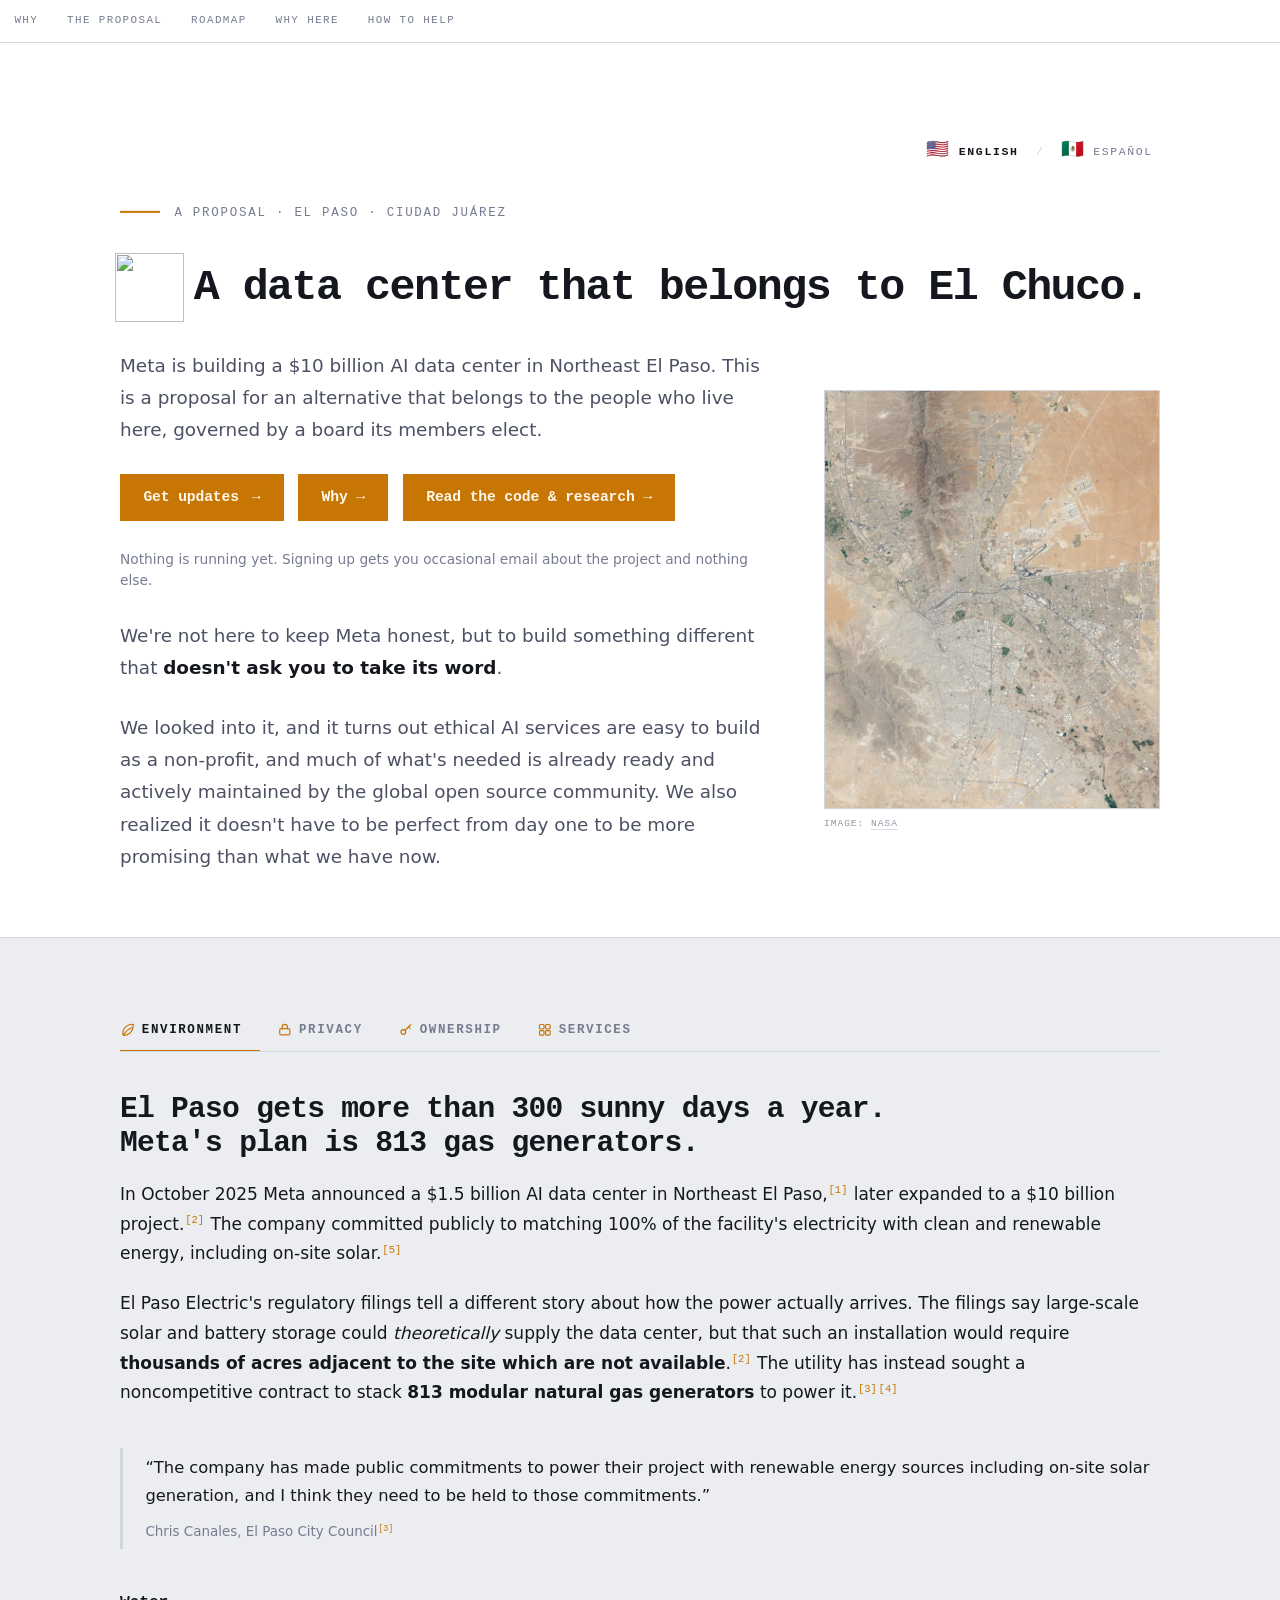
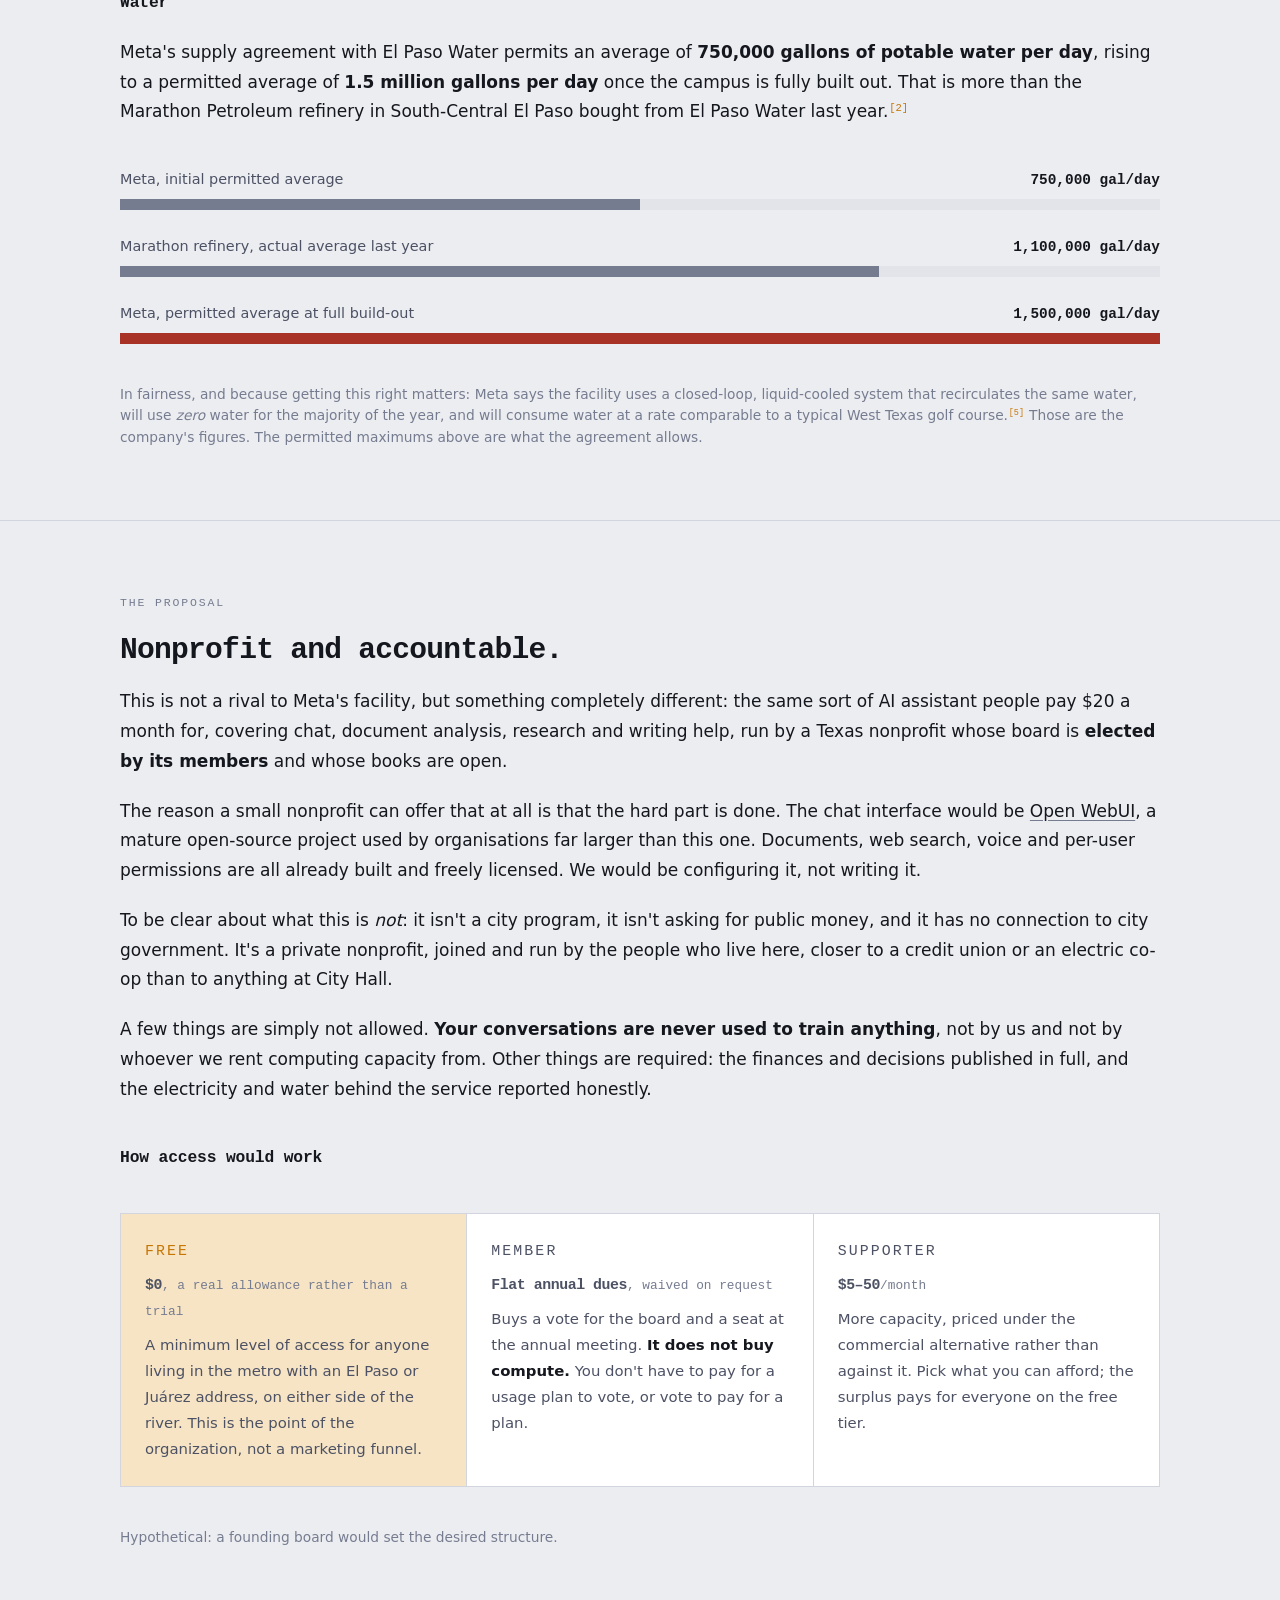
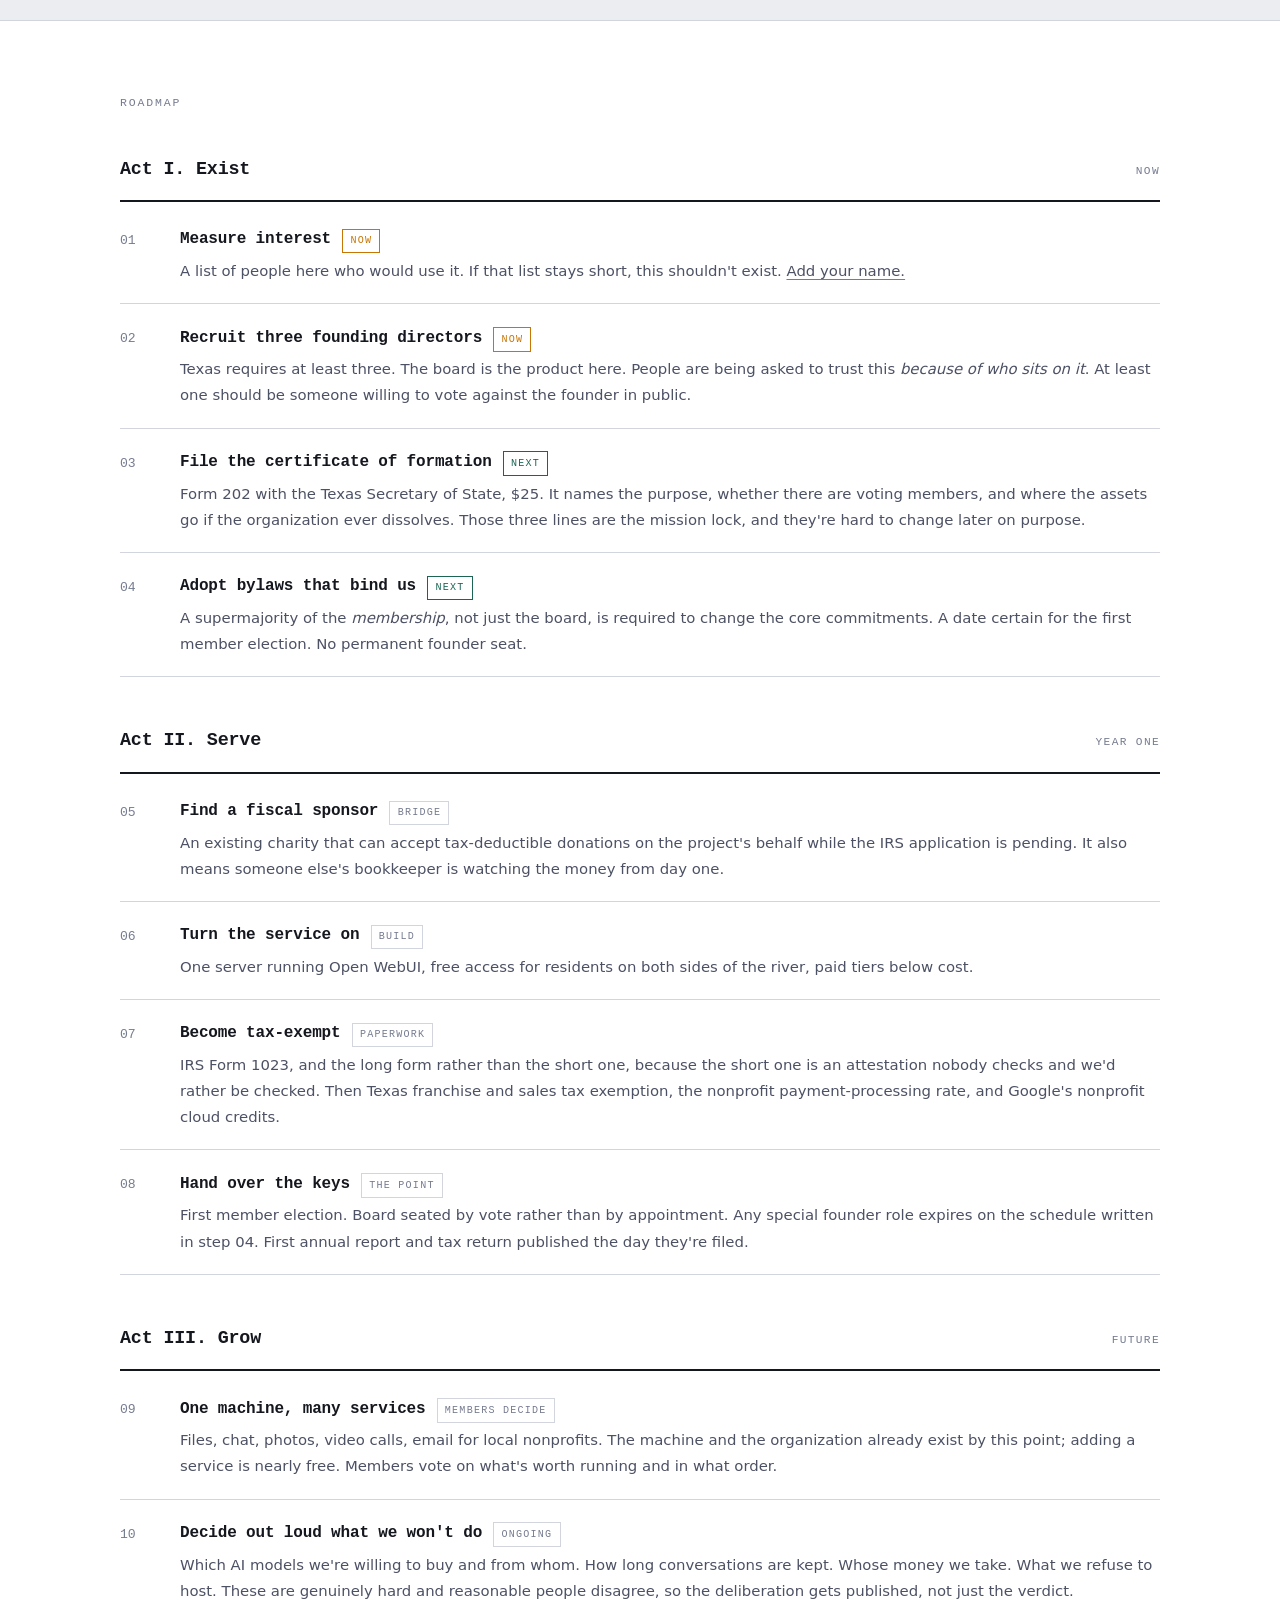
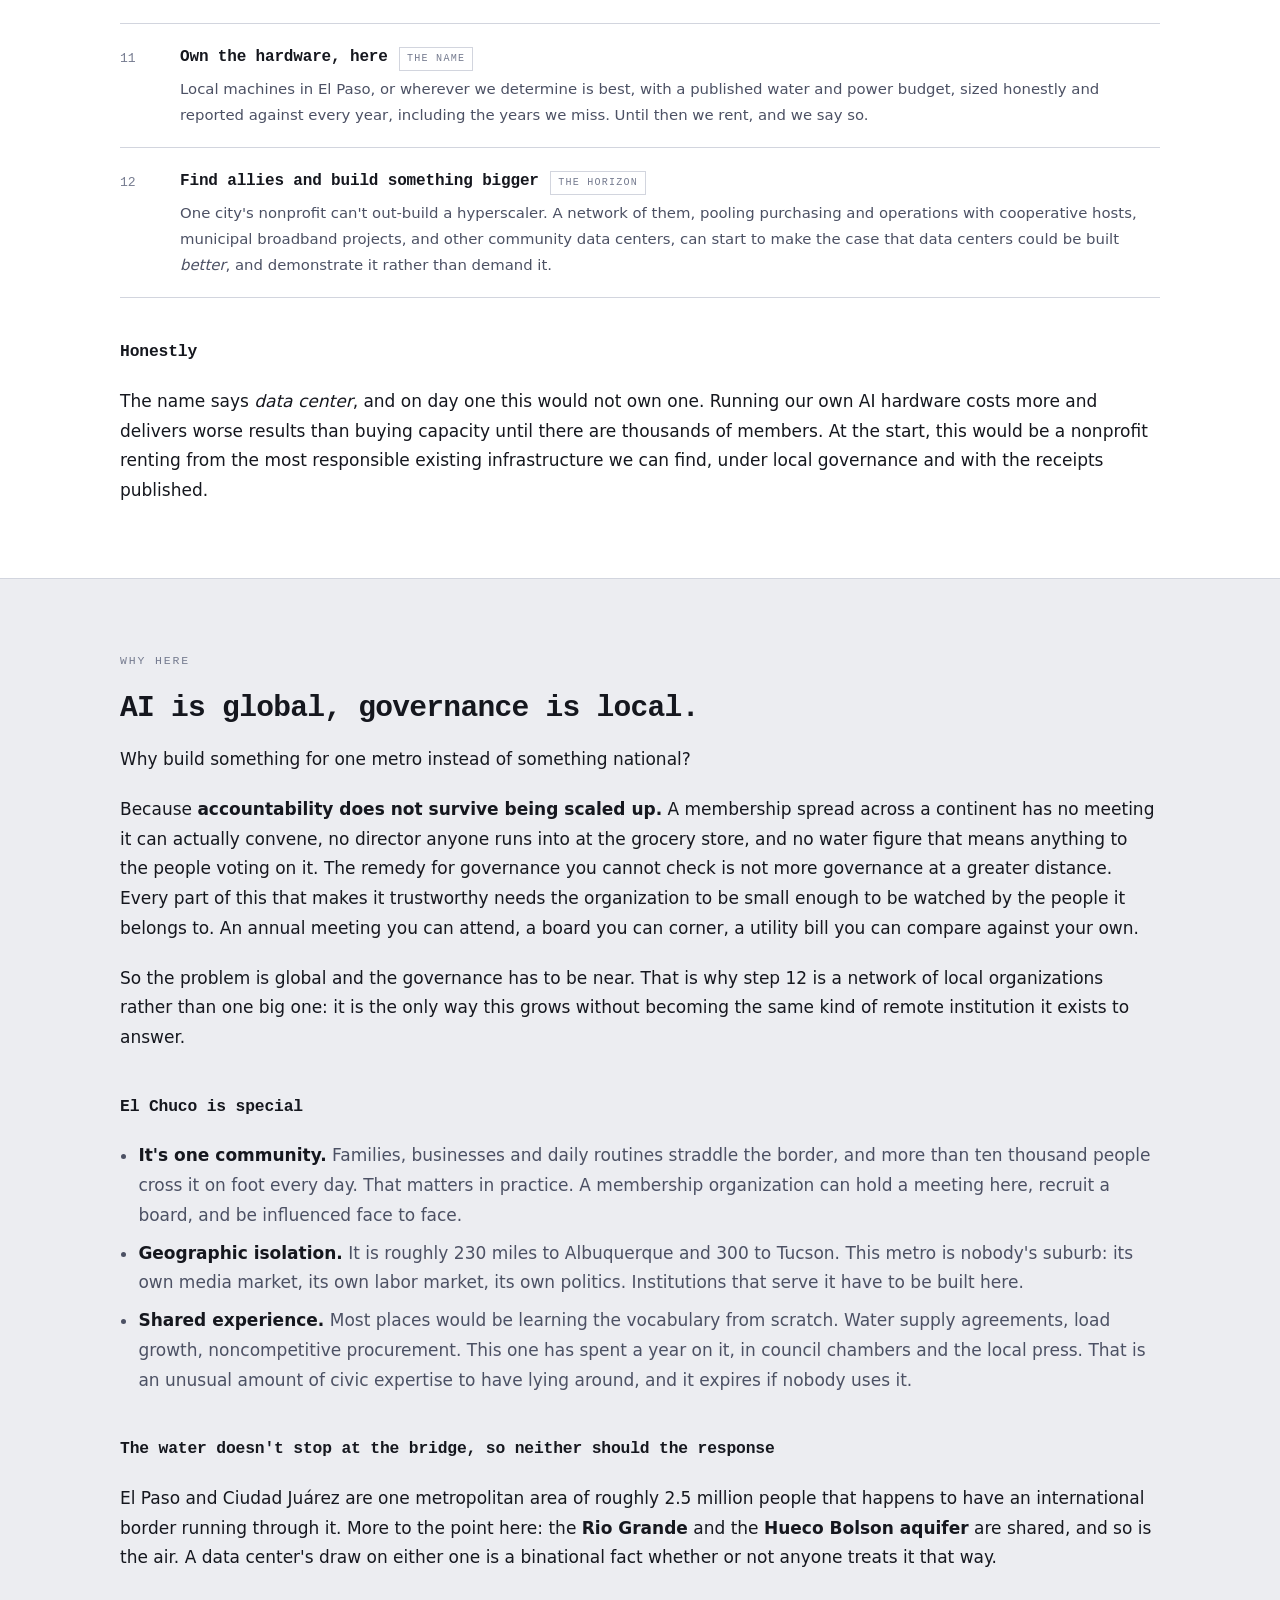
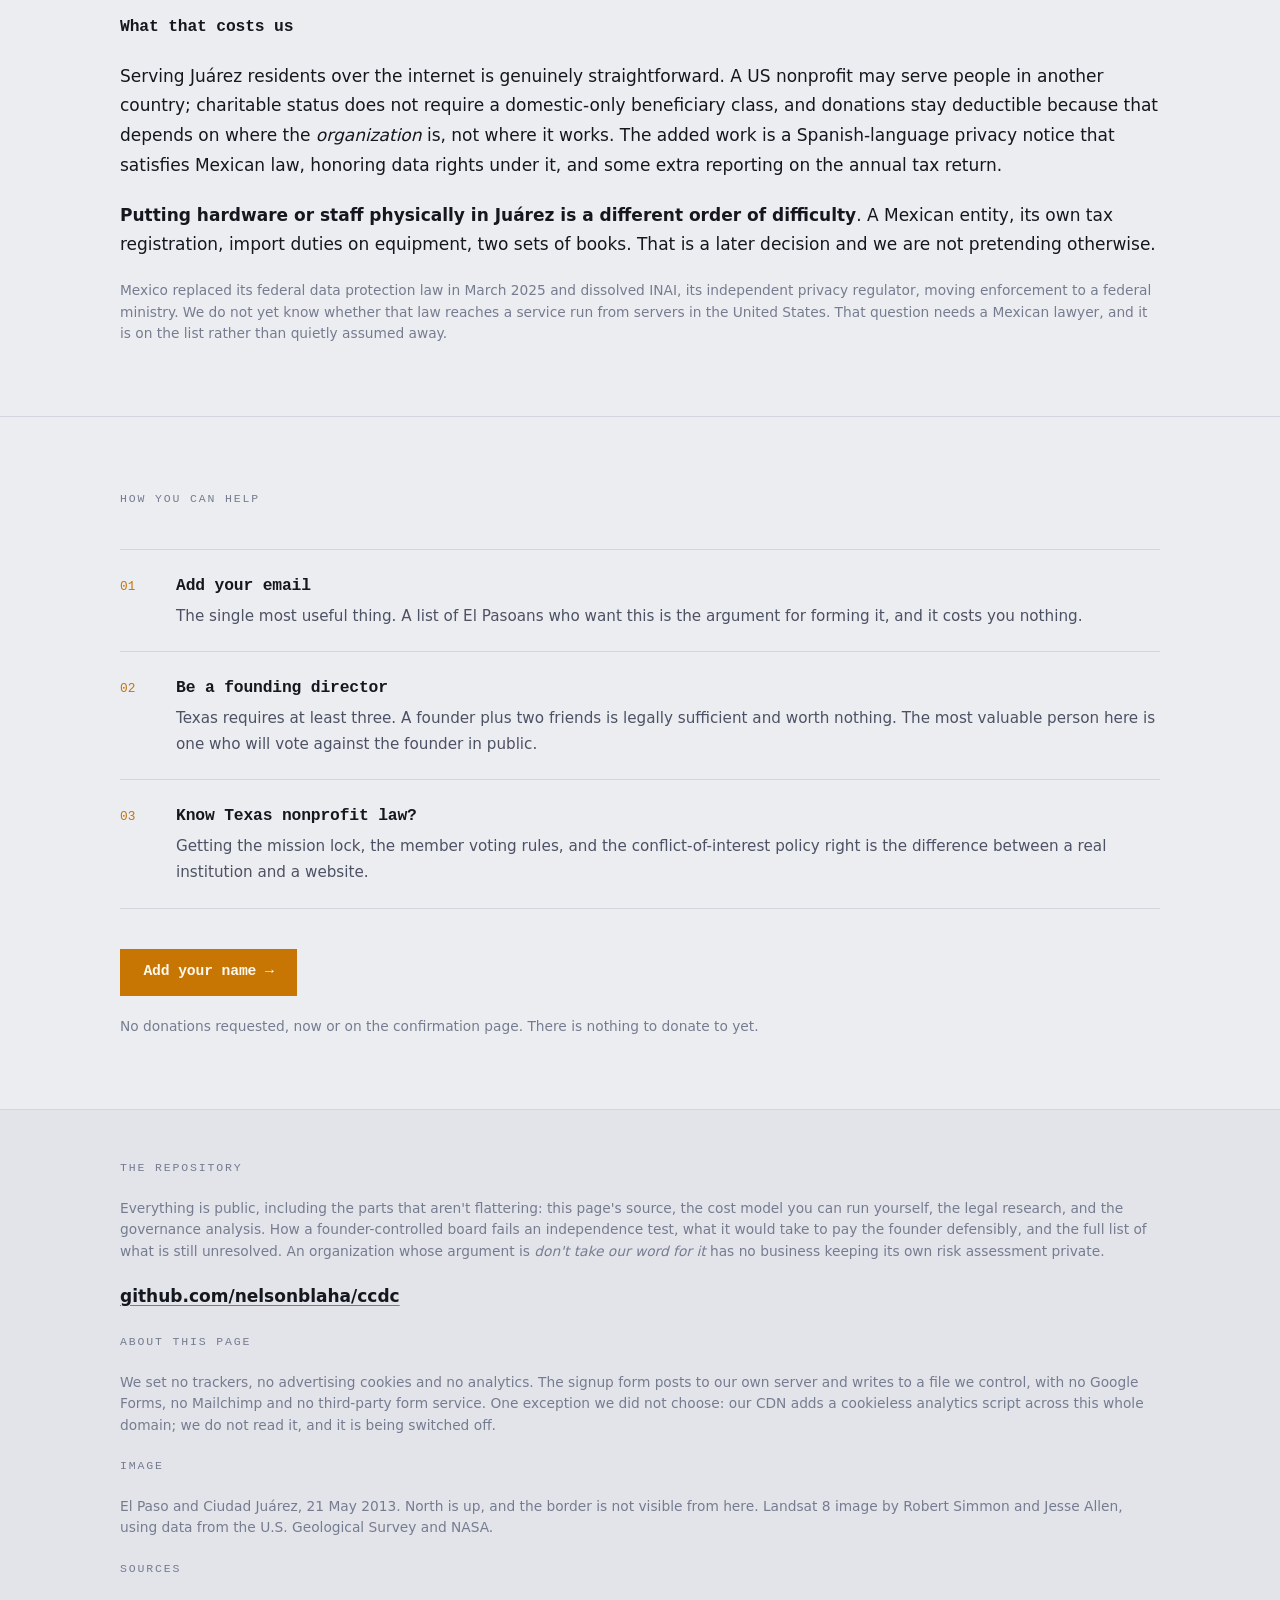
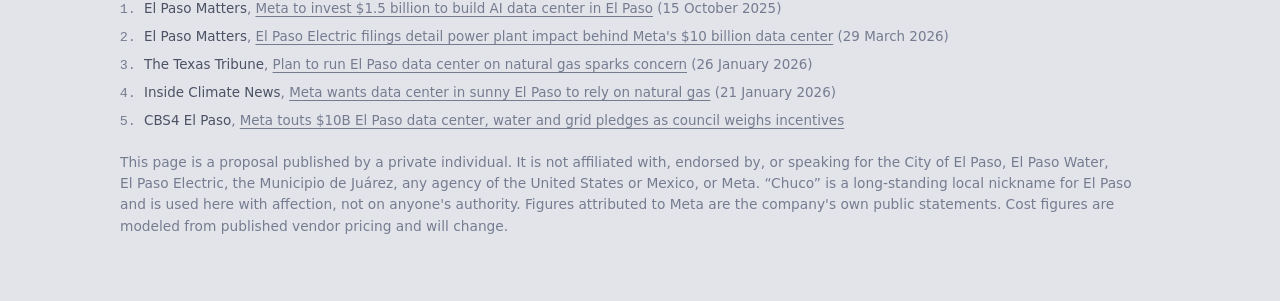
==== commit 49a5b501: "Drop the "weaker version of its own case" paragraph Removed in both languages, and the README's para" ====
--- a/site/index.html
+++ b/site/index.html
@@ -424,7 +424,6 @@
     <div class="col stack">
       <h3>The water doesn't stop at the bridge, so neither should the response</h3>
       <p>El Paso and Ciudad Ju&aacute;rez are one metropolitan area of roughly 2.5&nbsp;million people that happens to have an international border running through it. More to the point here: the <strong>Rio Grande</strong> and the <strong>Hueco Bolson aquifer</strong> are shared, and so is the air. A data center's draw on either one is a binational fact whether or not anyone treats it that way.</p>
-      <p>Which means an organization built on local accountability for water and power, that drew its own line at the river, would be arguing a visibly weaker version of its own case. So the intent is to serve the whole metro from the start, and the site is in Spanish for the same reason.</p>
     </div>
 
     <div class="col stack">
--- a/site/style.css
+++ b/site/style.css
@@ -1587,3 +1587,7 @@
   .btn { font-size: min(0.92rem, 3.1vw); }
   .btn-with-sub .joininline { font-size: min(0.68rem, 2.4vw); }
 }
+
+/* Section headings copy their own link (script.js: initTitleCopy). No cursor change:
+   like the rail, it is undiscoverable on purpose and confirms after the fact. */
+.copy-title.is-copied { color: var(--agave); }
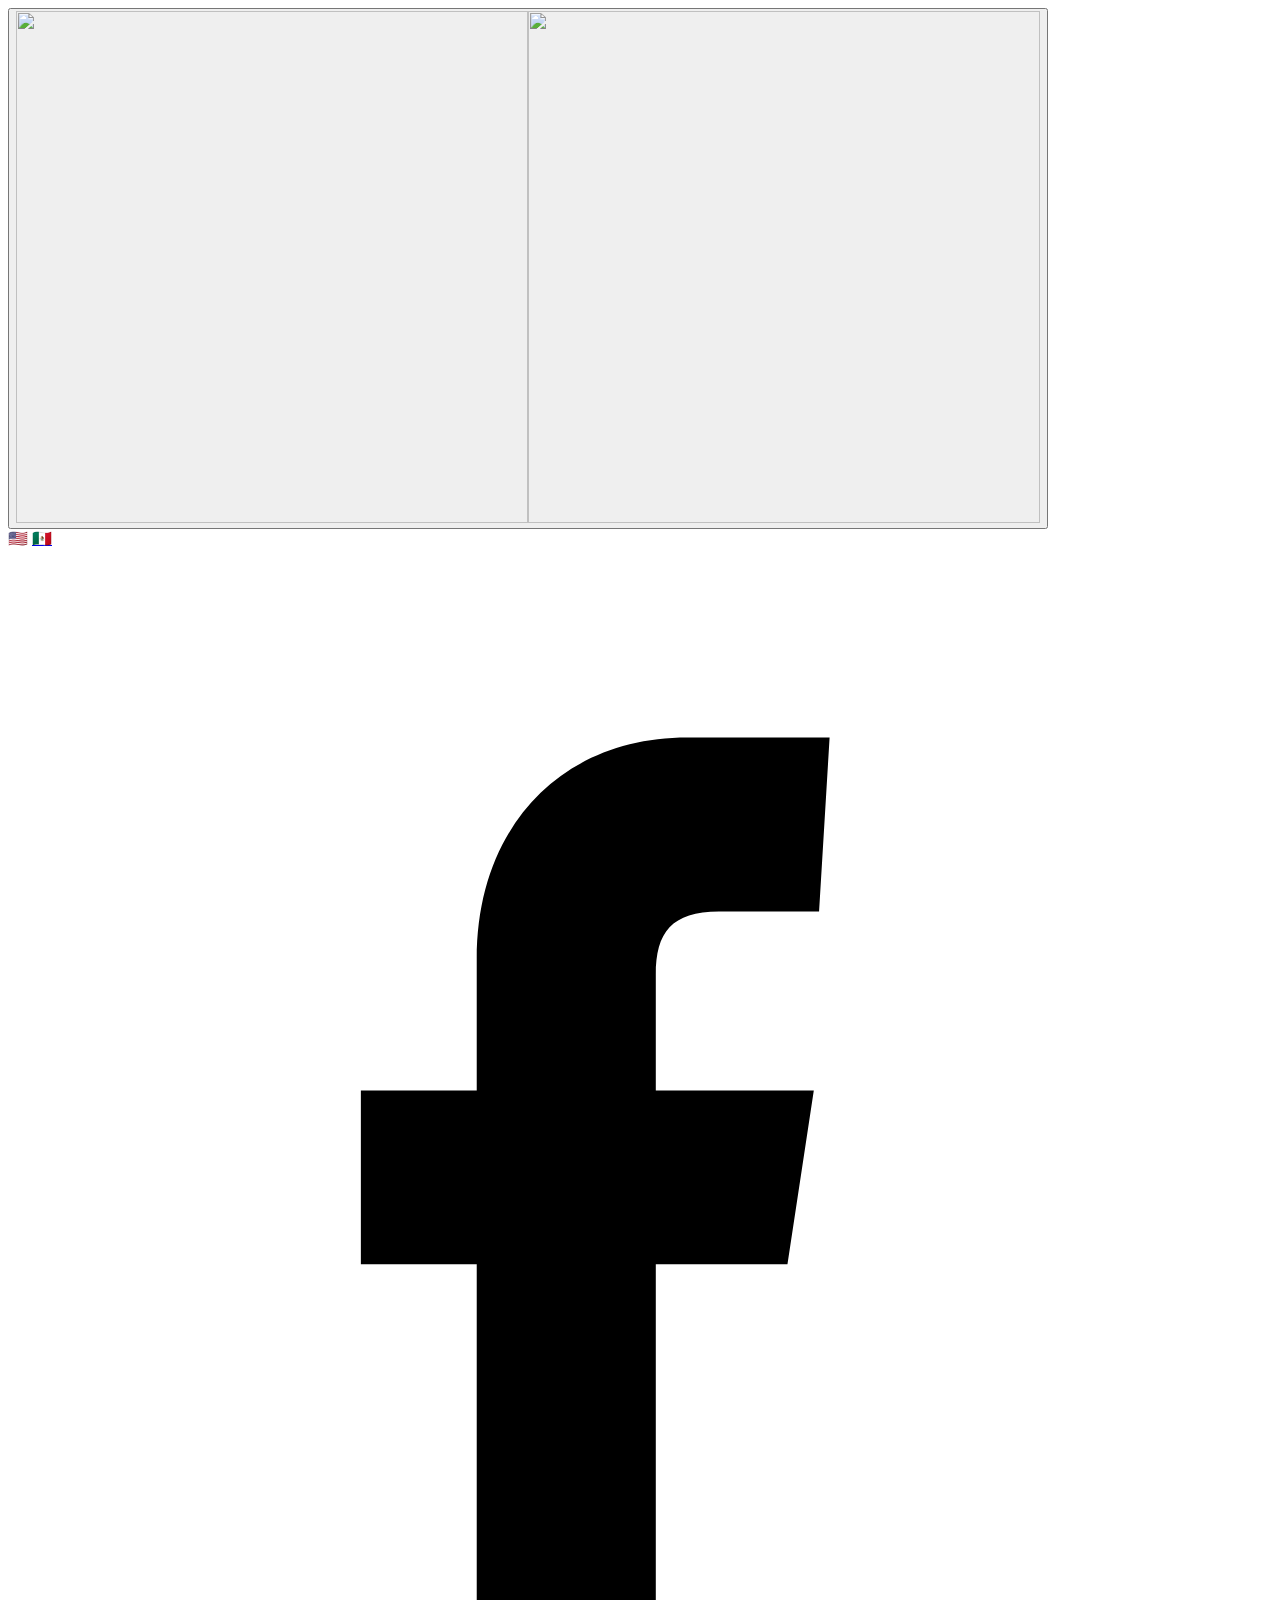
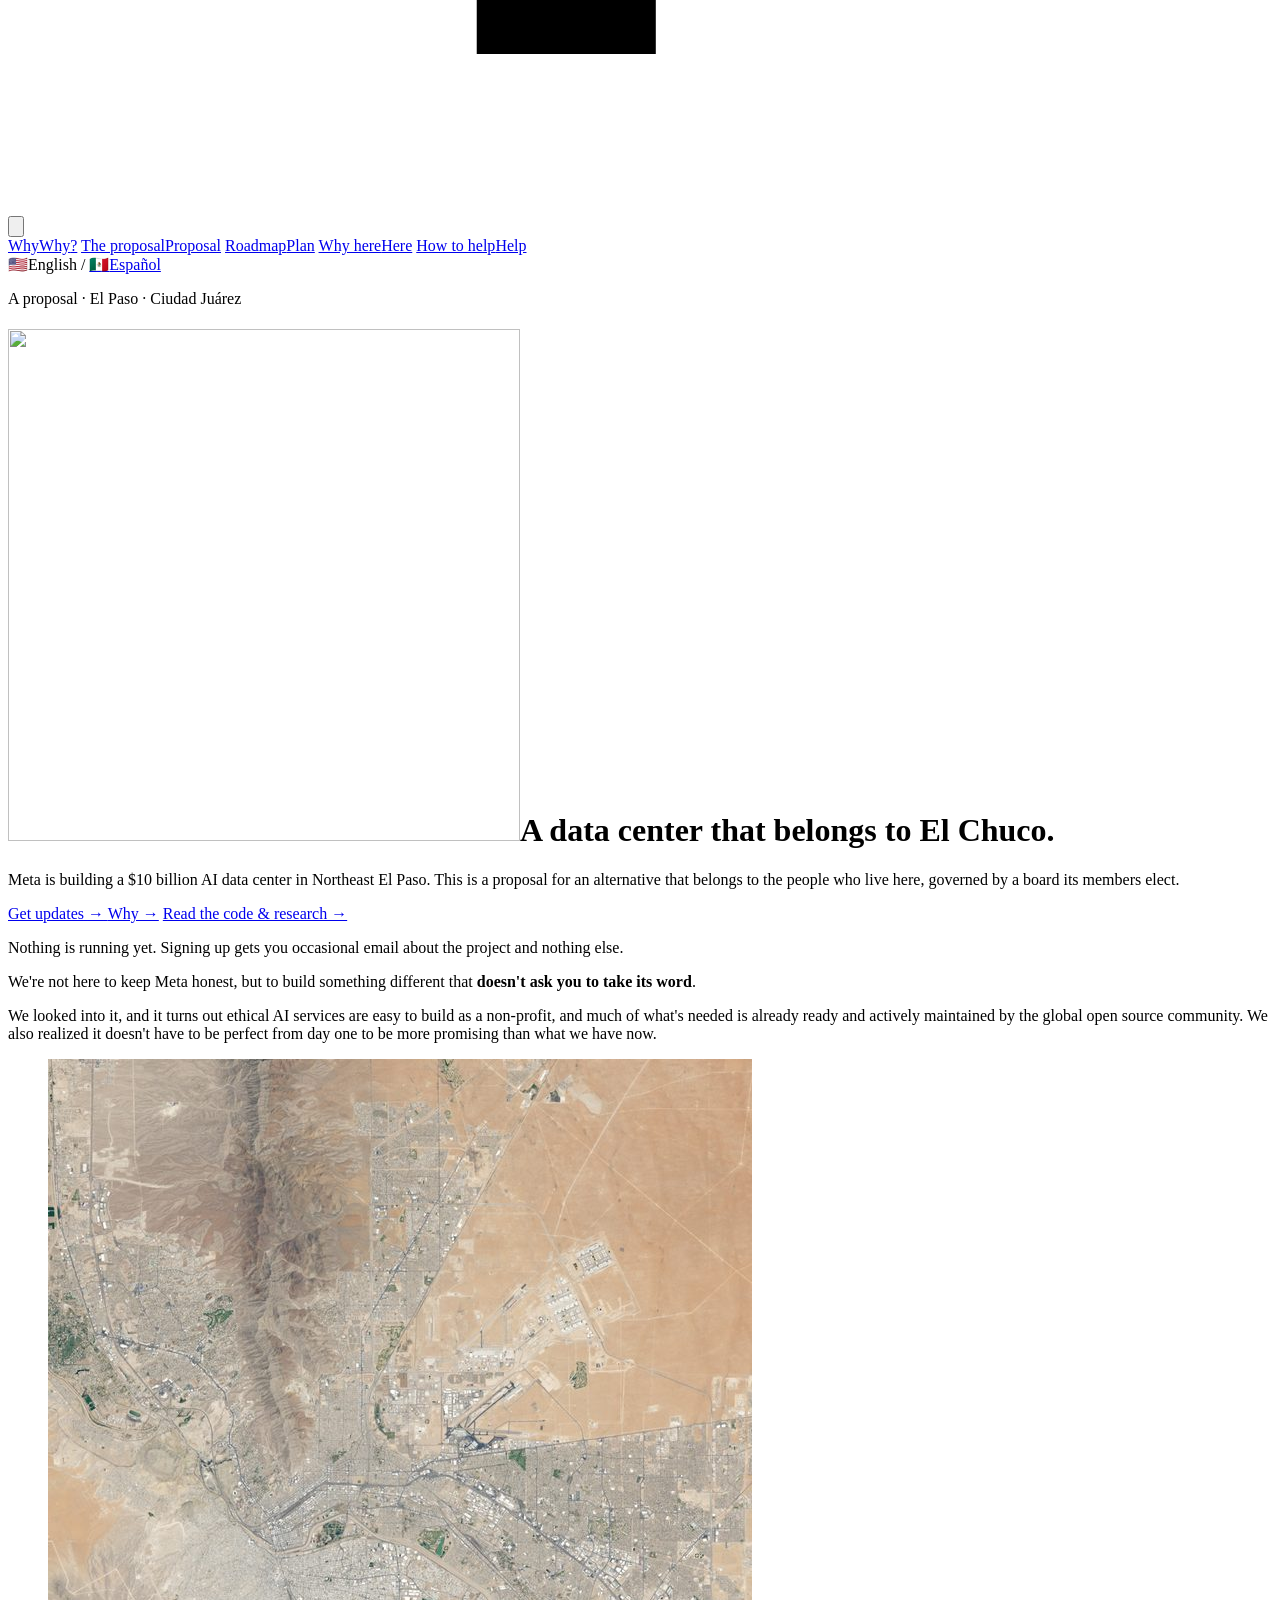
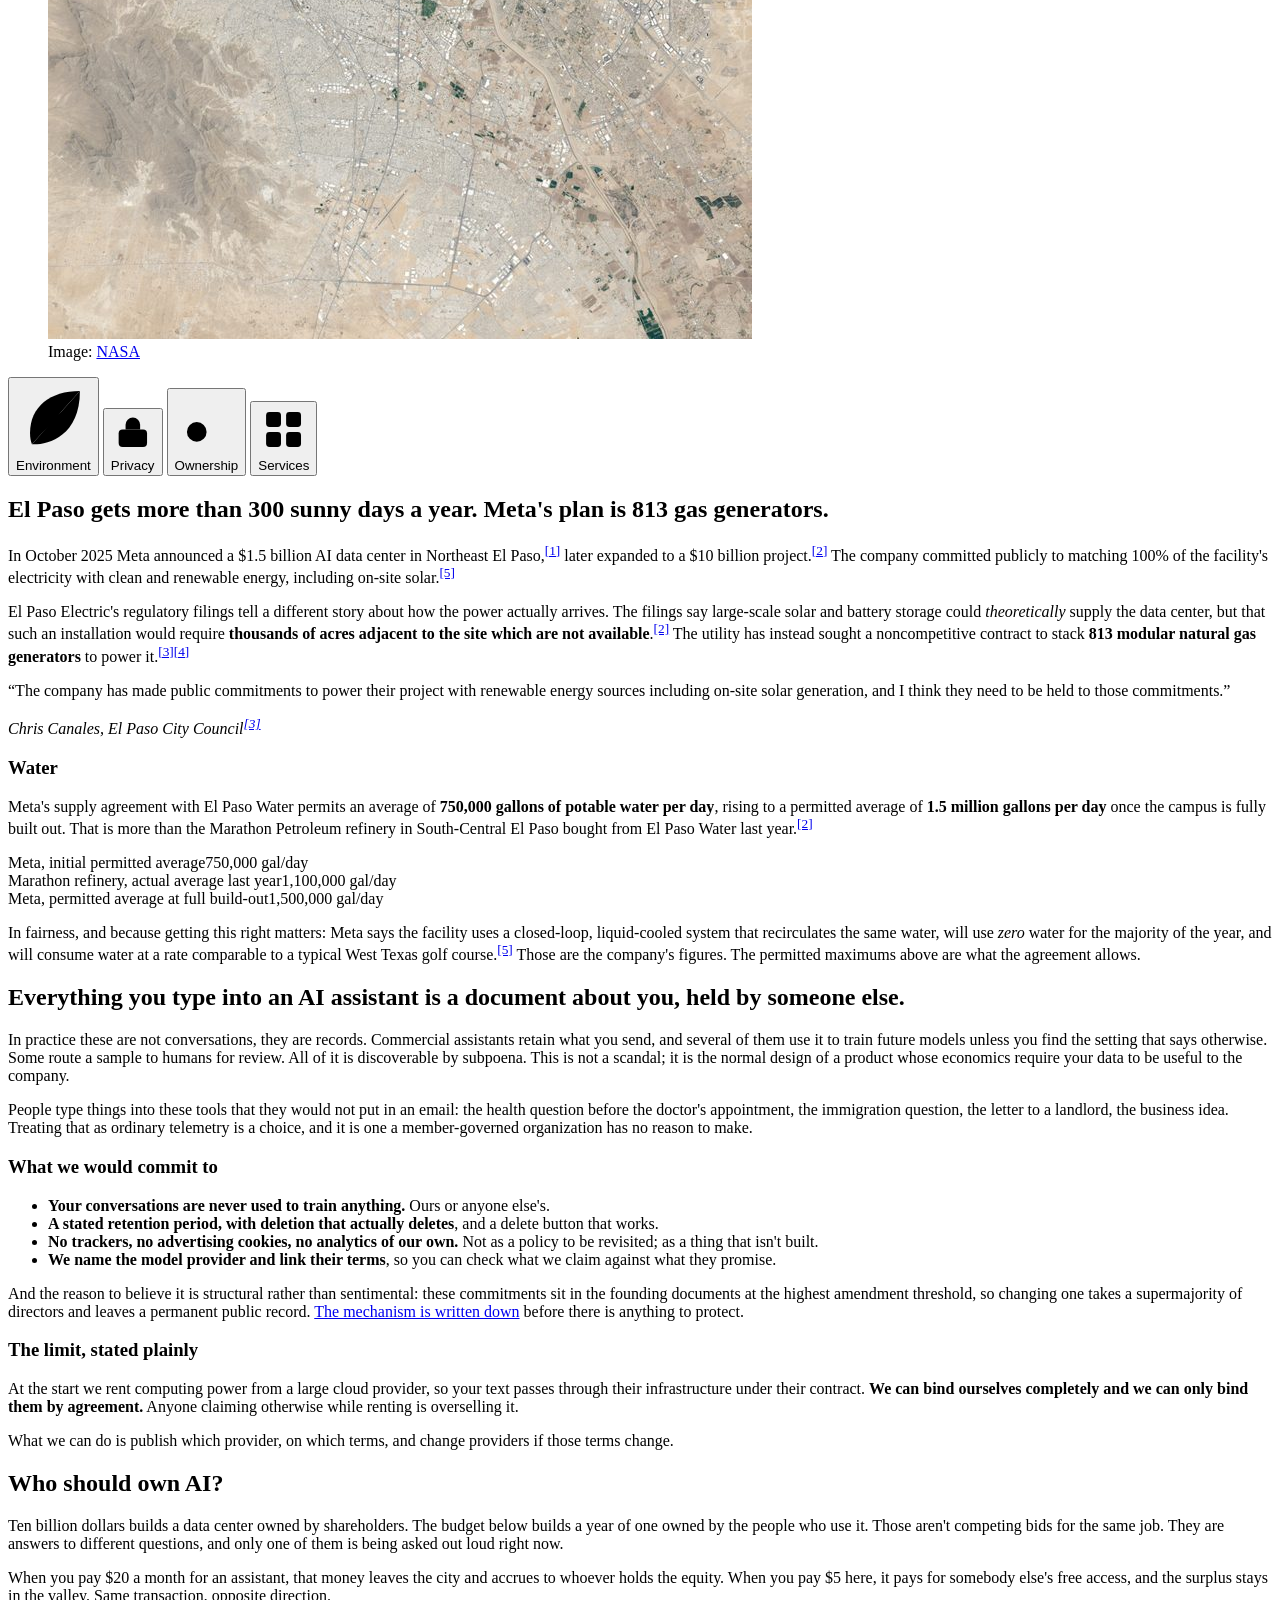
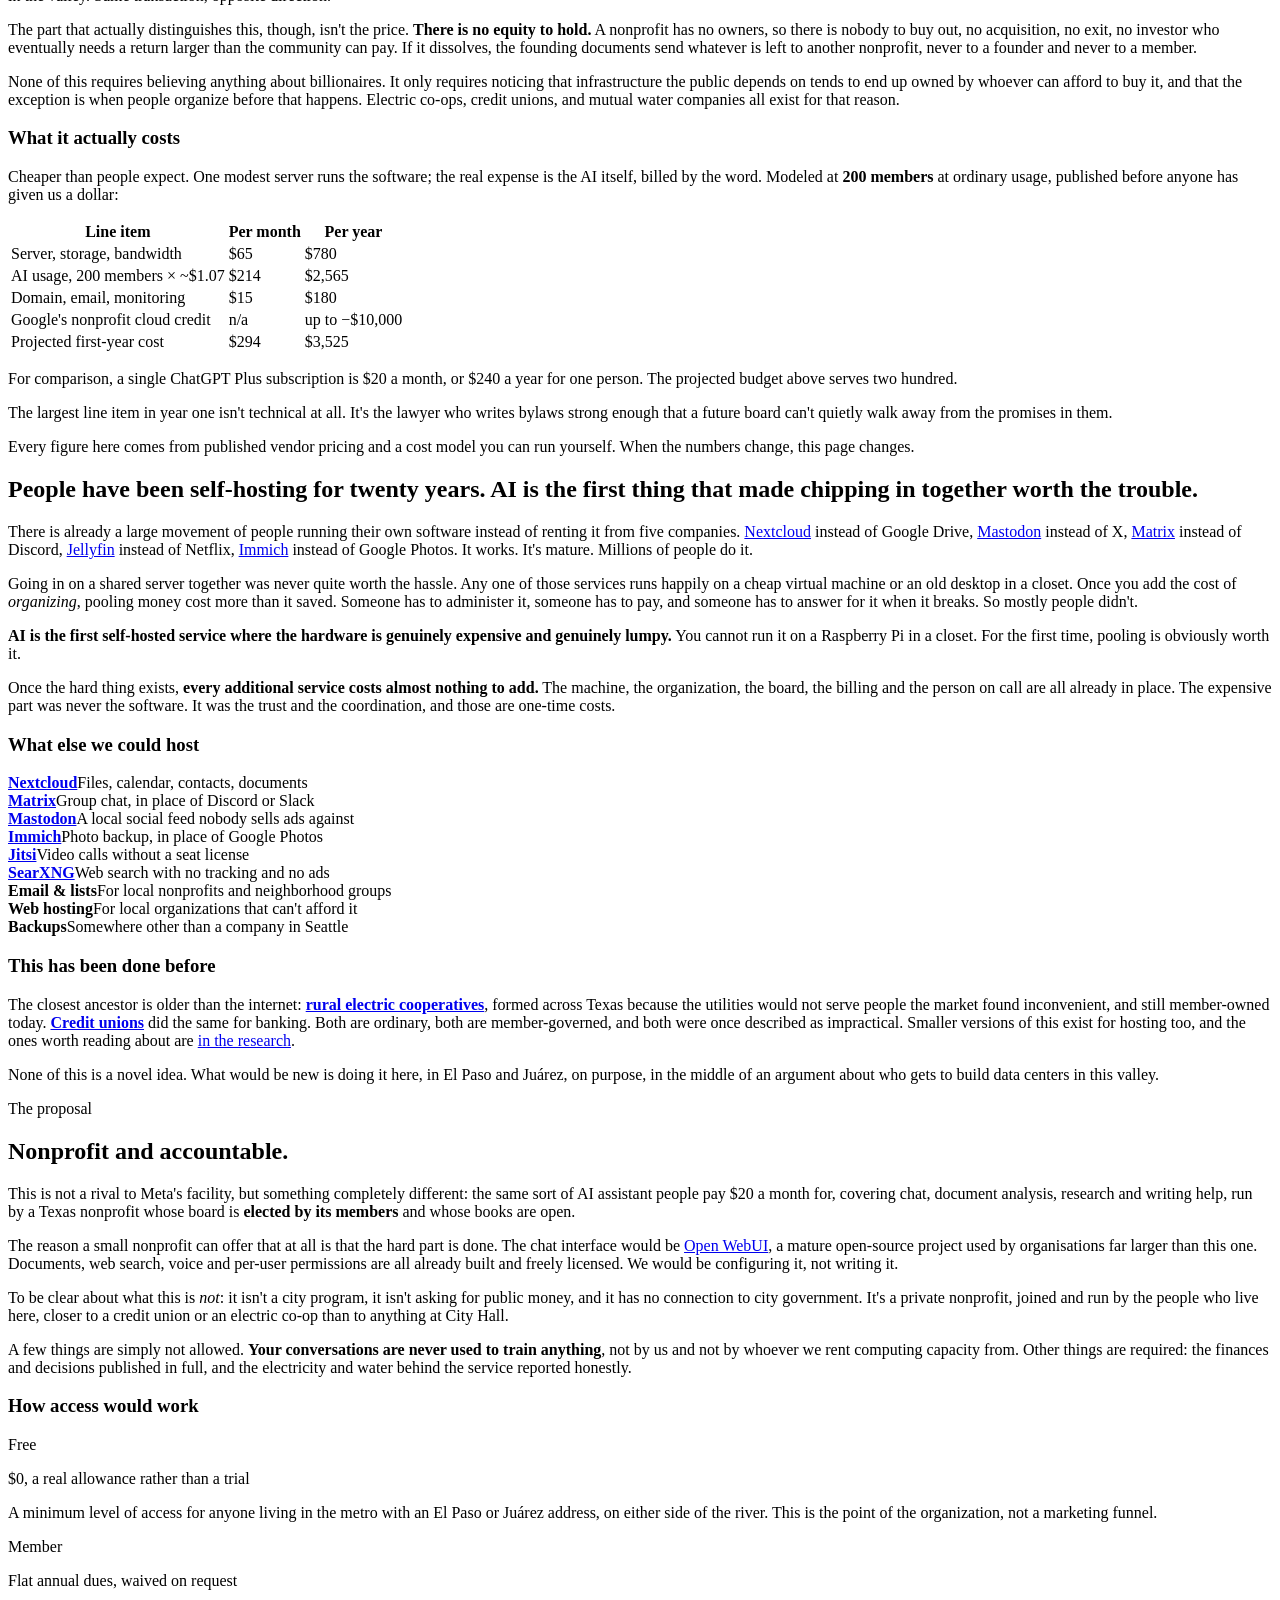
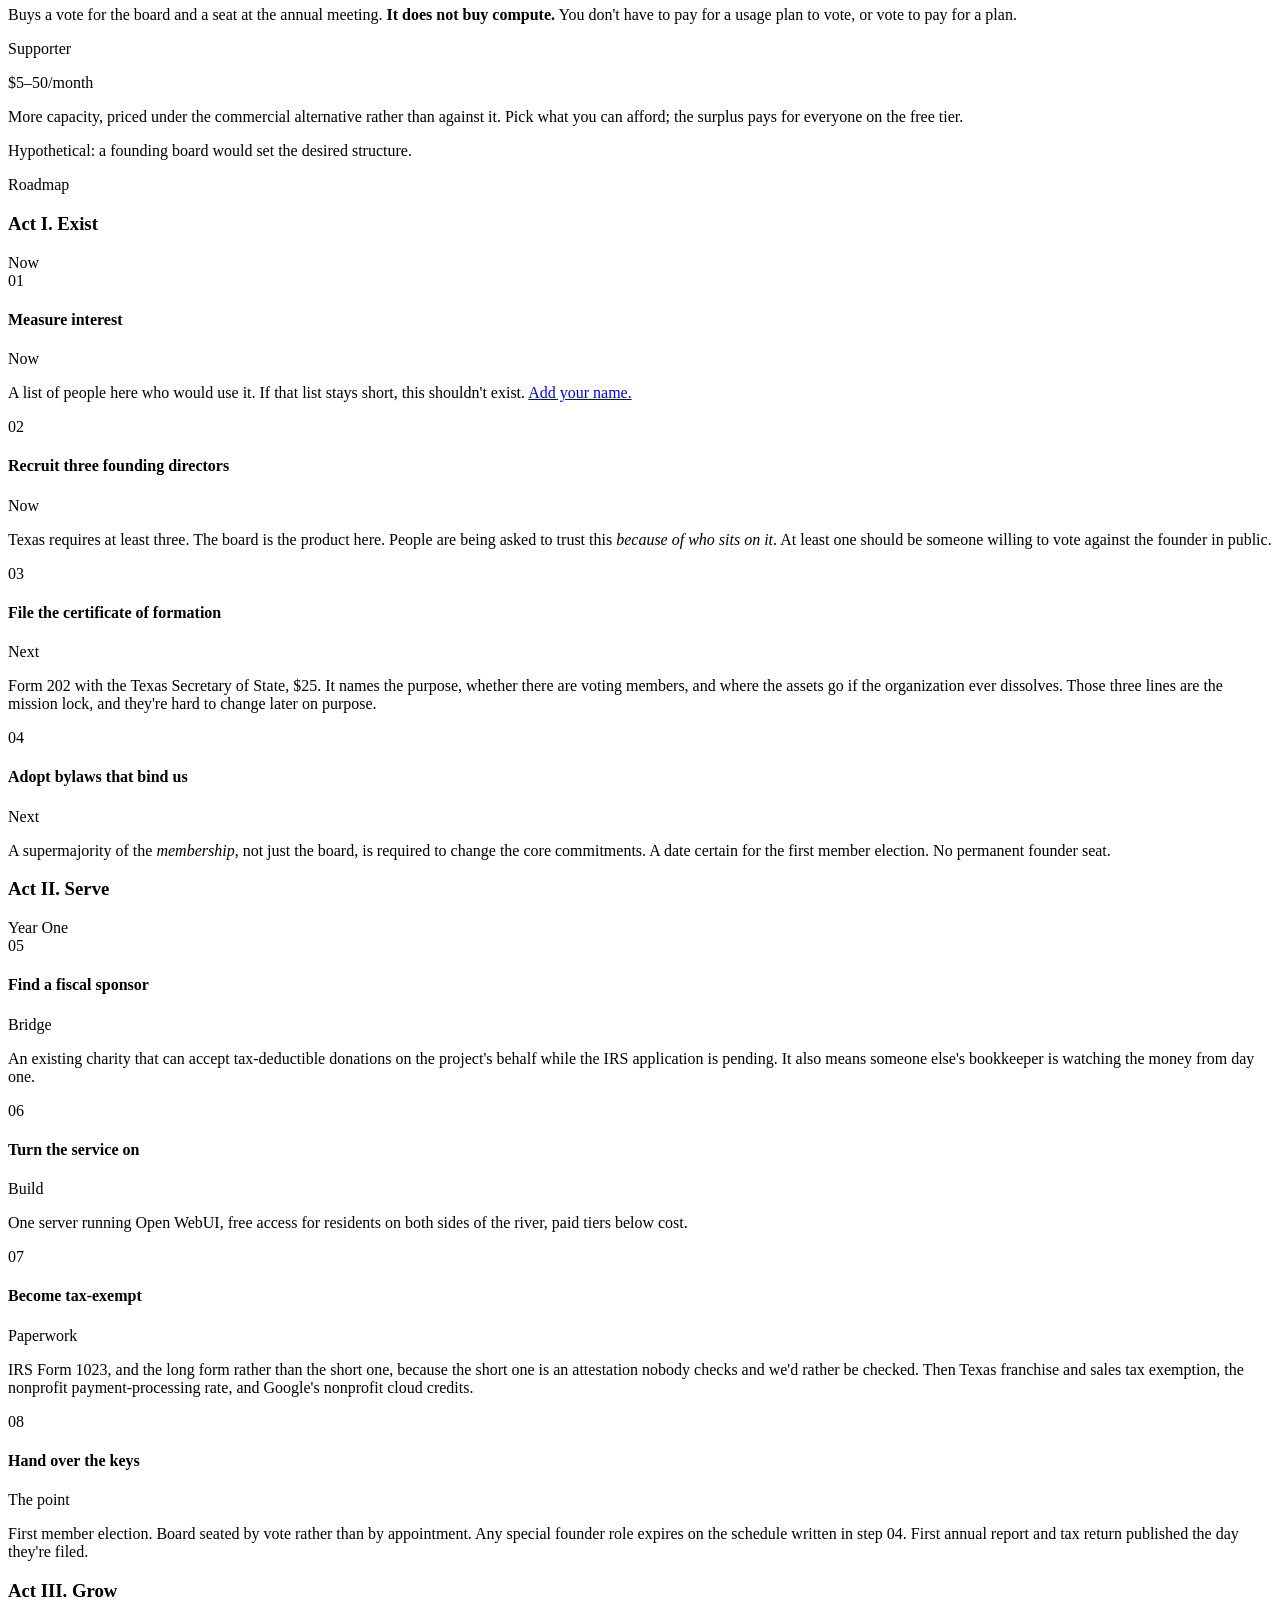
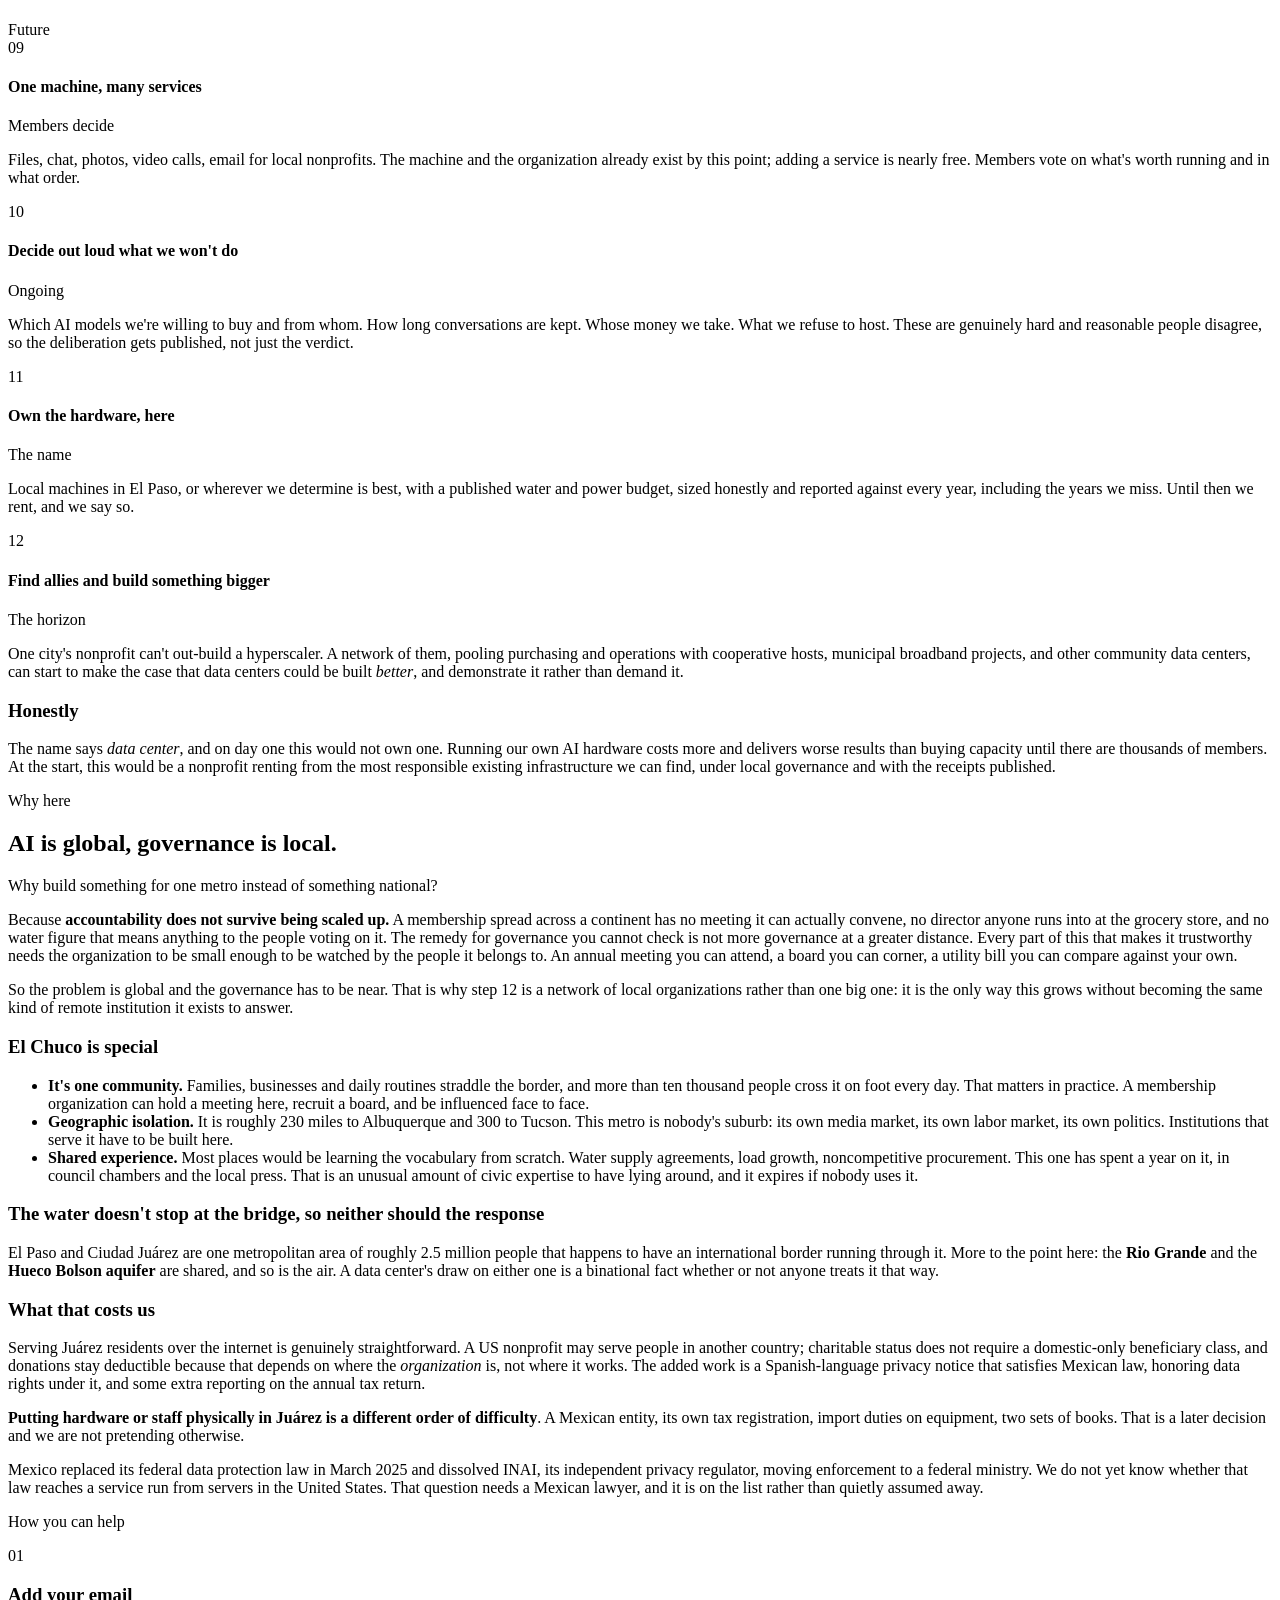
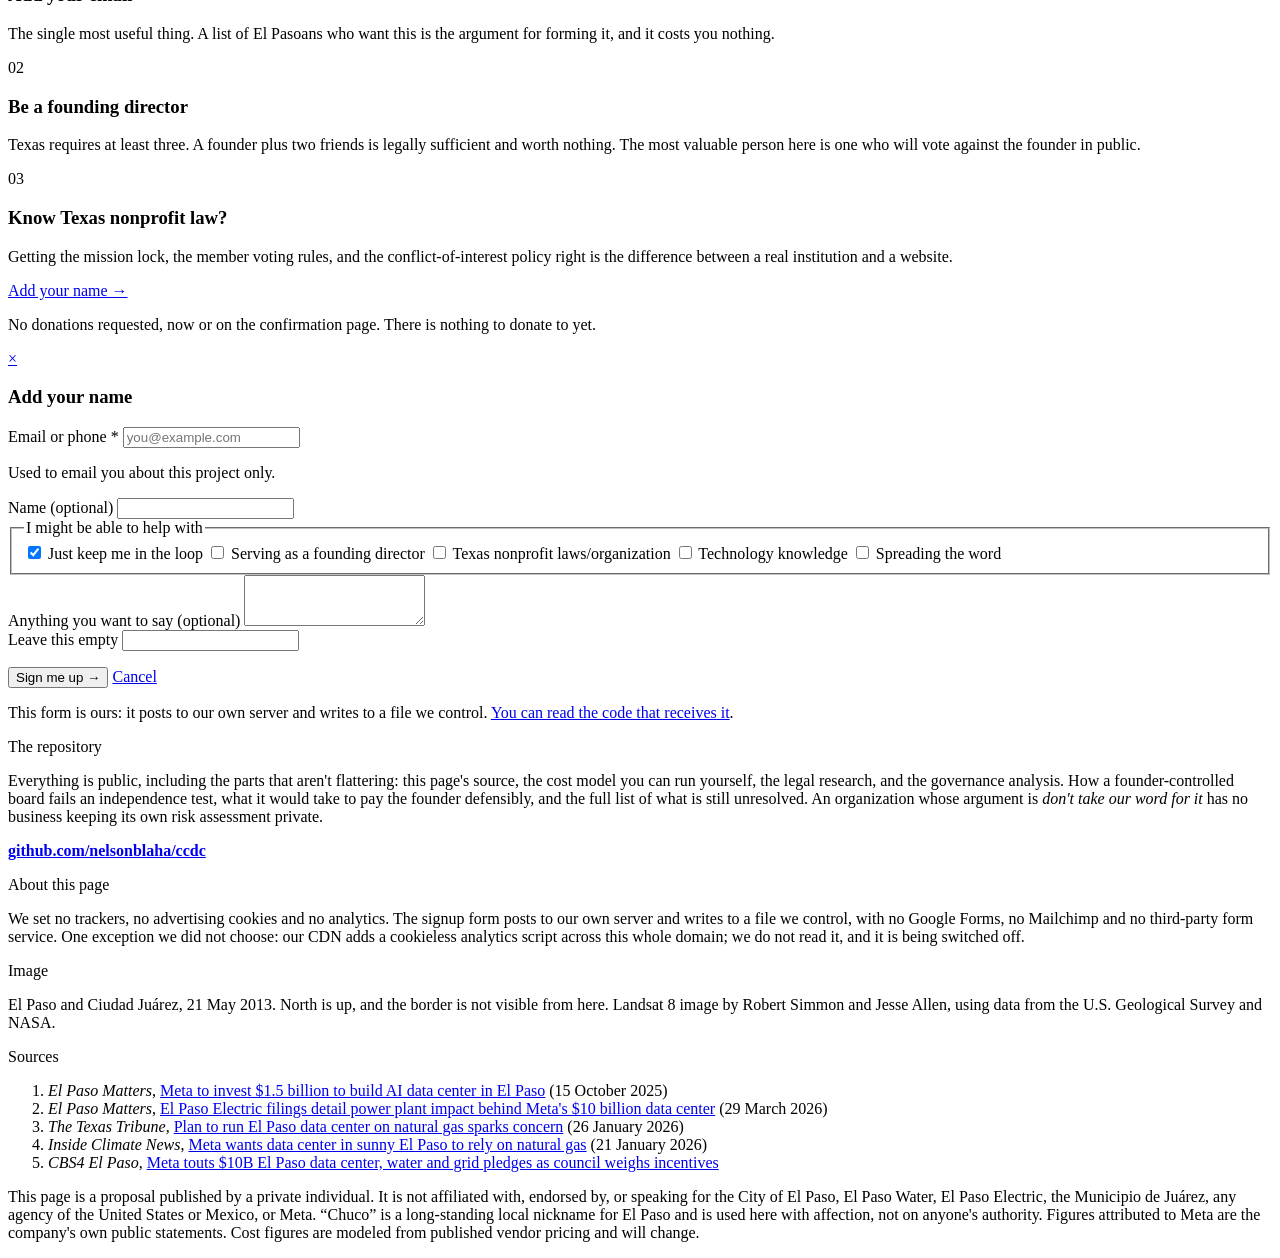
==== commit a38d6122: "Consume campaignlanding instead of carrying it The machinery this page runs on was never about El Pa" ====
--- a/site/index.html
+++ b/site/index.html
@@ -11,7 +11,8 @@
 <link rel="alternate" hreflang="en" href="https://ccdc.blaha.io/">
 <link rel="alternate" hreflang="es" href="https://ccdc.blaha.io/es/">
 <link rel="alternate" hreflang="x-default" href="https://ccdc.blaha.io/">
-<link rel="stylesheet" href="style.css">
+<link rel="stylesheet" href="/campaignlanding.css">
+<link rel="stylesheet" href="/style.css">
 </head>
 <body>
 
@@ -51,7 +52,7 @@
     </nav>
     <div class="hero-head">
       <p class="sunline">A proposal &middot; El Paso &middot; Ciudad Ju&aacute;rez</p>
-      <h1><img class="hero-star" src="/img/star-hero-sun.svg?v=3" alt="" width="512" height="512">A data center that belongs to El&nbsp;Chuco.</h1>
+      <h1><img class="hero-mark" src="/img/star-hero-sun.svg?v=3" alt="" width="512" height="512">A data center that belongs to El&nbsp;Chuco.</h1>
     </div>
     <div class="hero-in">
       <p class="lede">Meta is building a $10&nbsp;billion AI data center in Northeast El Paso. This is a proposal for an alternative that belongs to the people who live here, governed by a board its members elect.</p>
@@ -482,7 +483,7 @@
   <div class="modal-card">
     <a class="modal-close" href="#" aria-label="Close">&times;</a>
     <h3 id="signup-title">Add your name</h3>
-    <form class="form-card" method="post" action="https://chucodata.org/api/signup">
+    <form class="form-card" method="post" action="/api/signup">
       <div class="field">
         <label for="contact">Email or phone <span aria-hidden="true">*</span></label>
         <input type="text" id="contact" name="contact" required autocomplete="email" placeholder="you@example.com">
@@ -554,6 +555,6 @@
 
 <!--JOIN-TAG-->
 
-<script src="script.js"></script>
+<script src="/campaignlanding.js"></script>
 </body>
 </html>
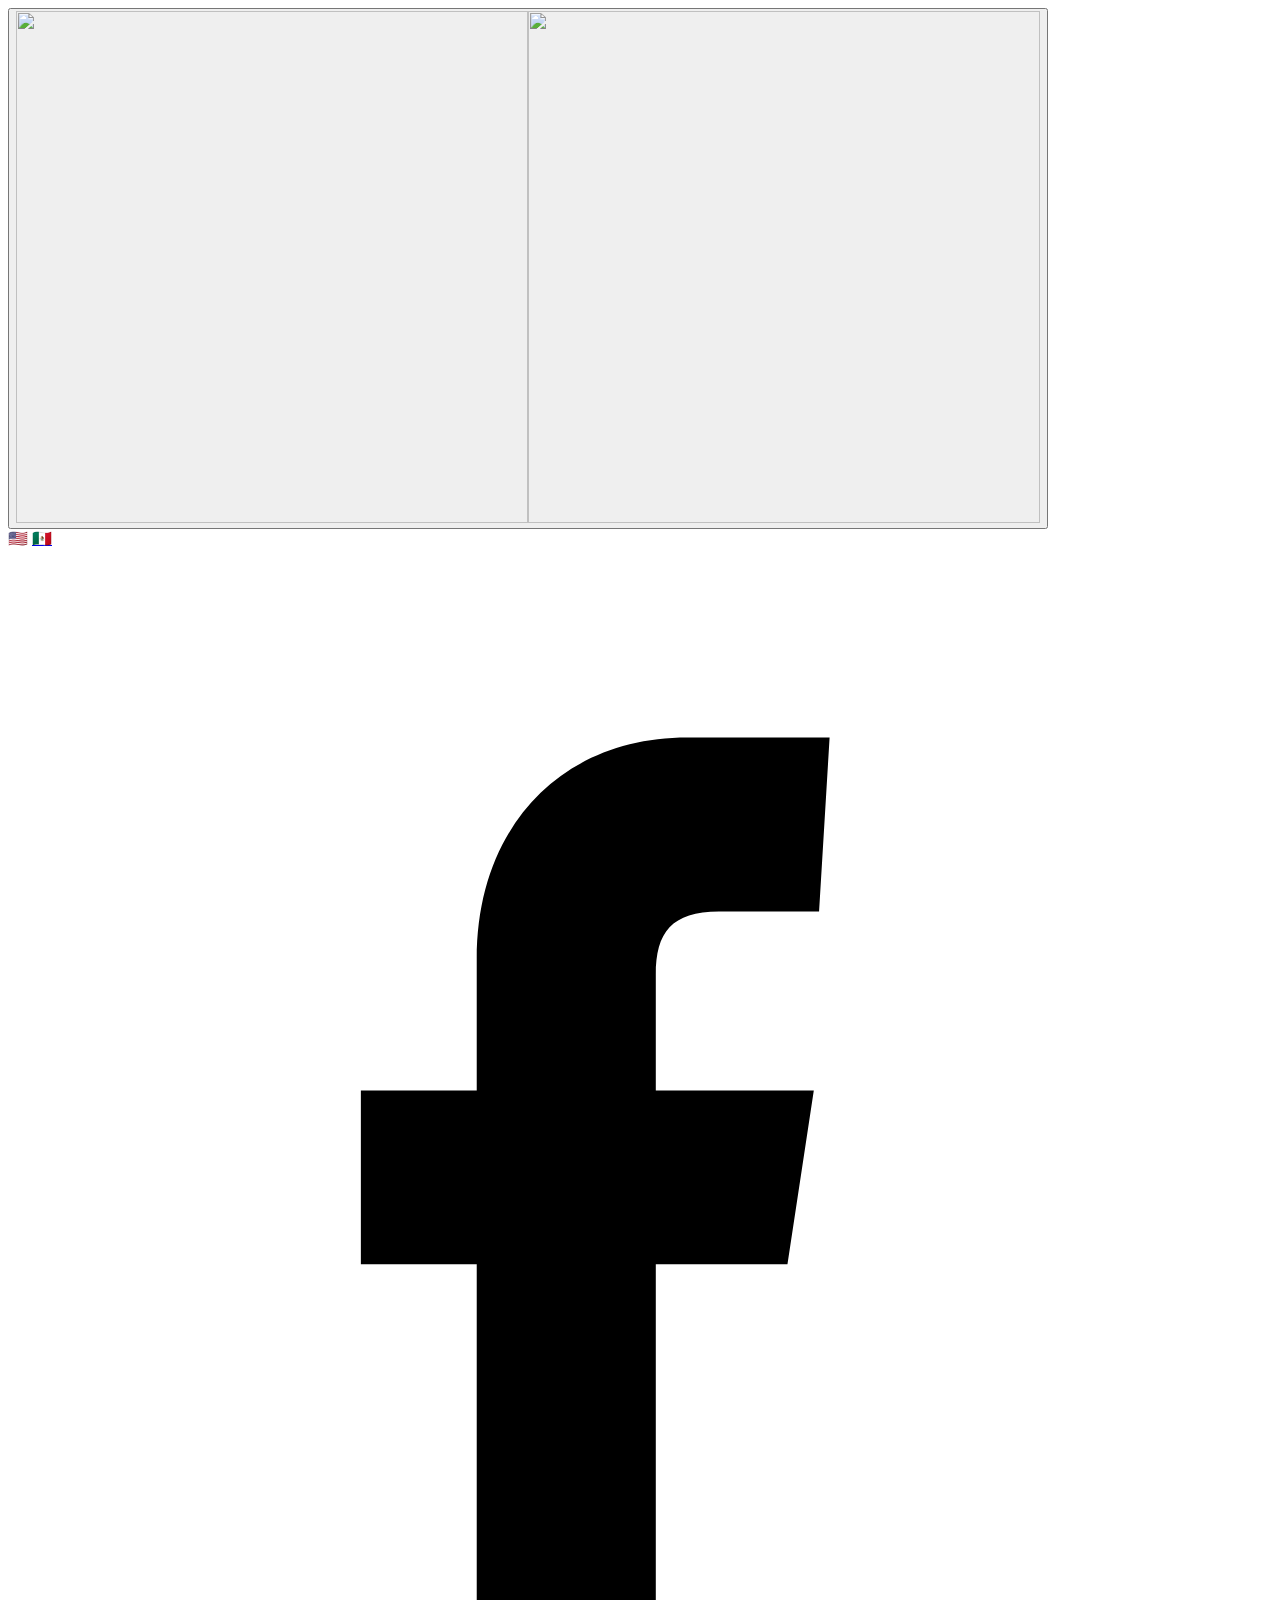
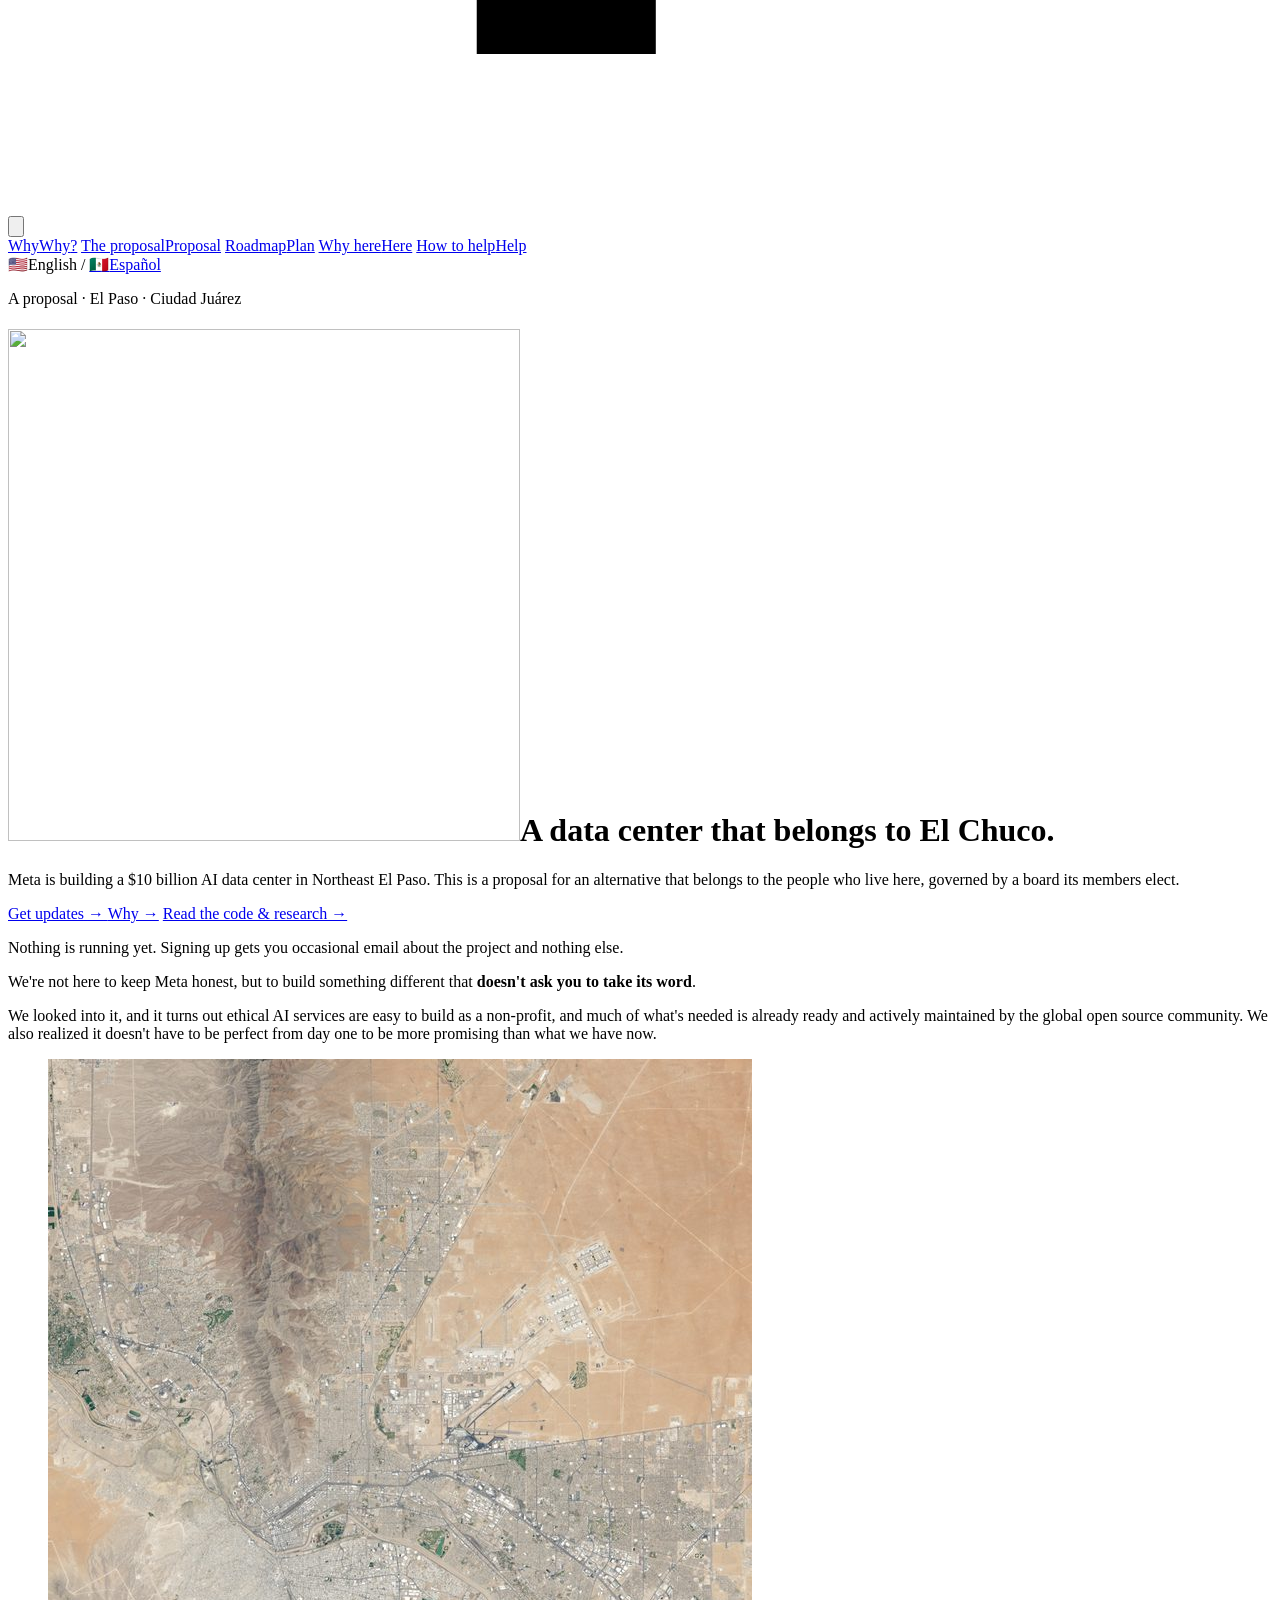
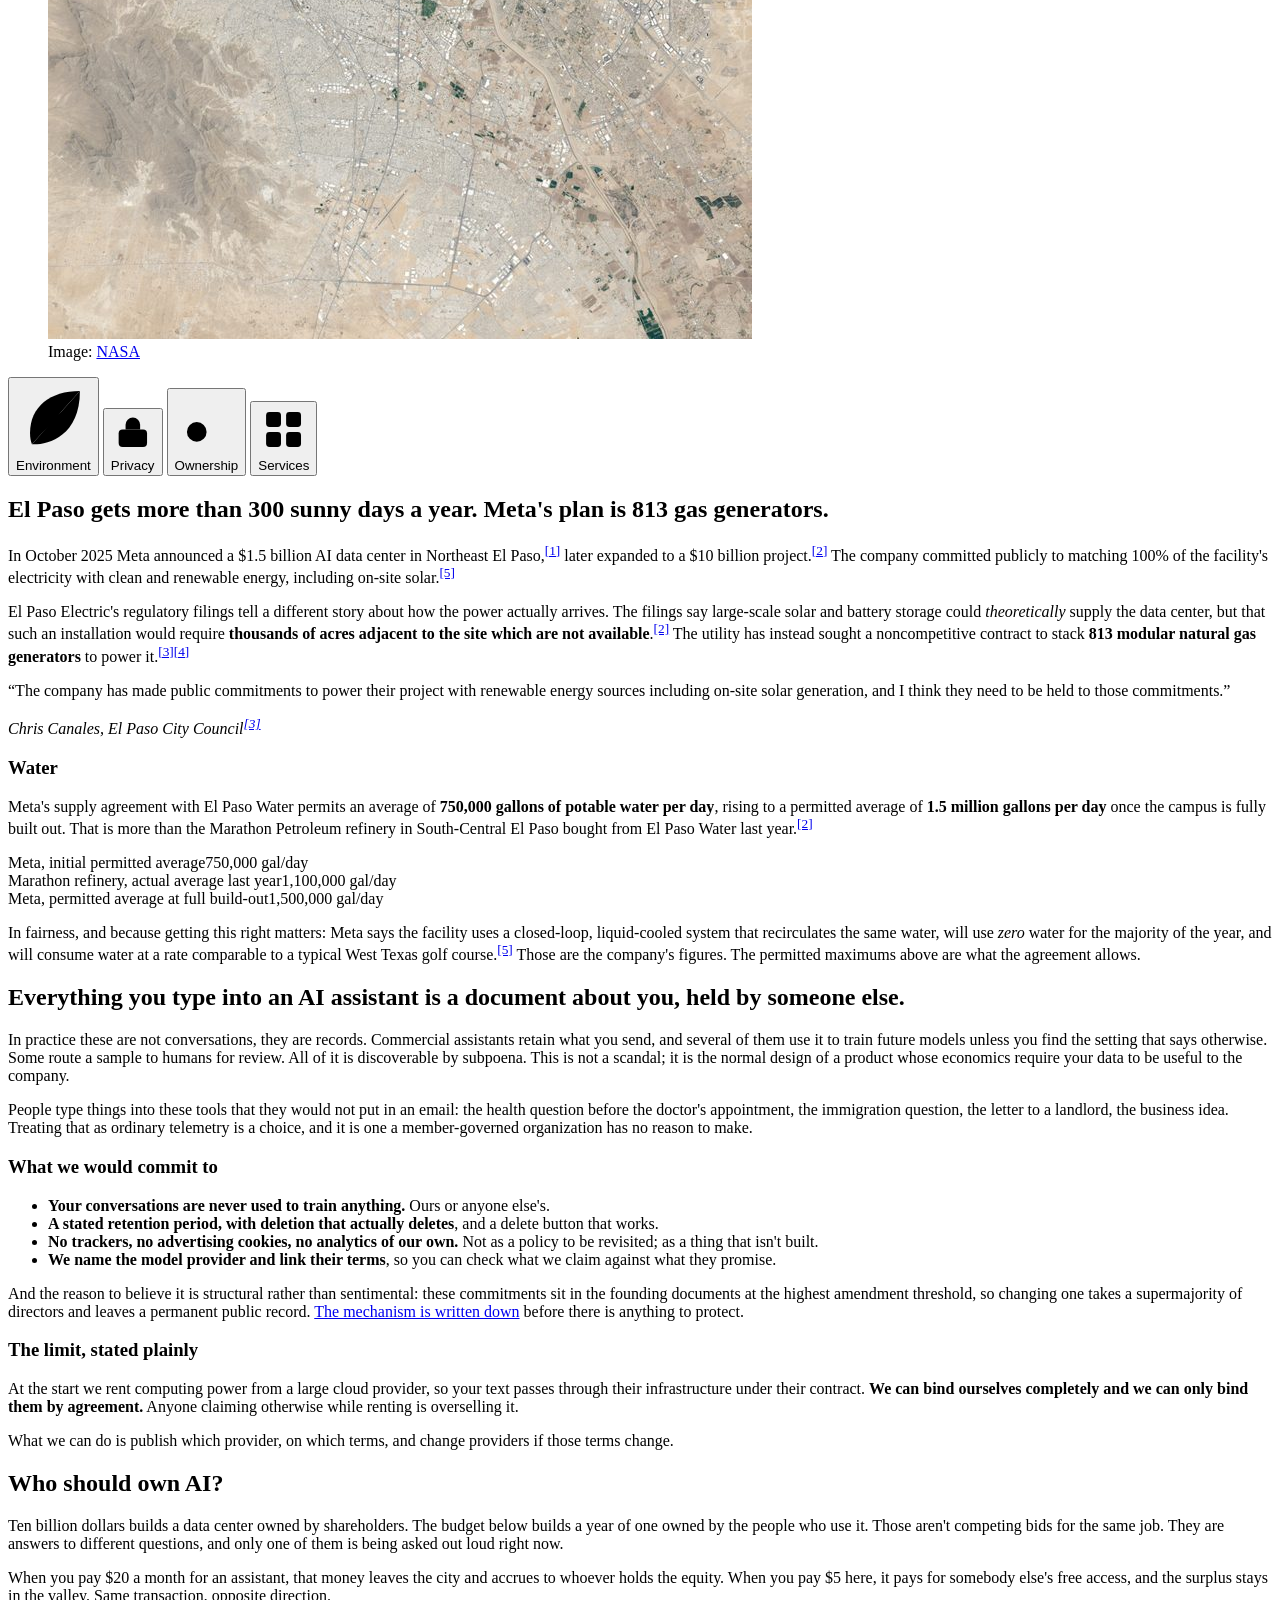
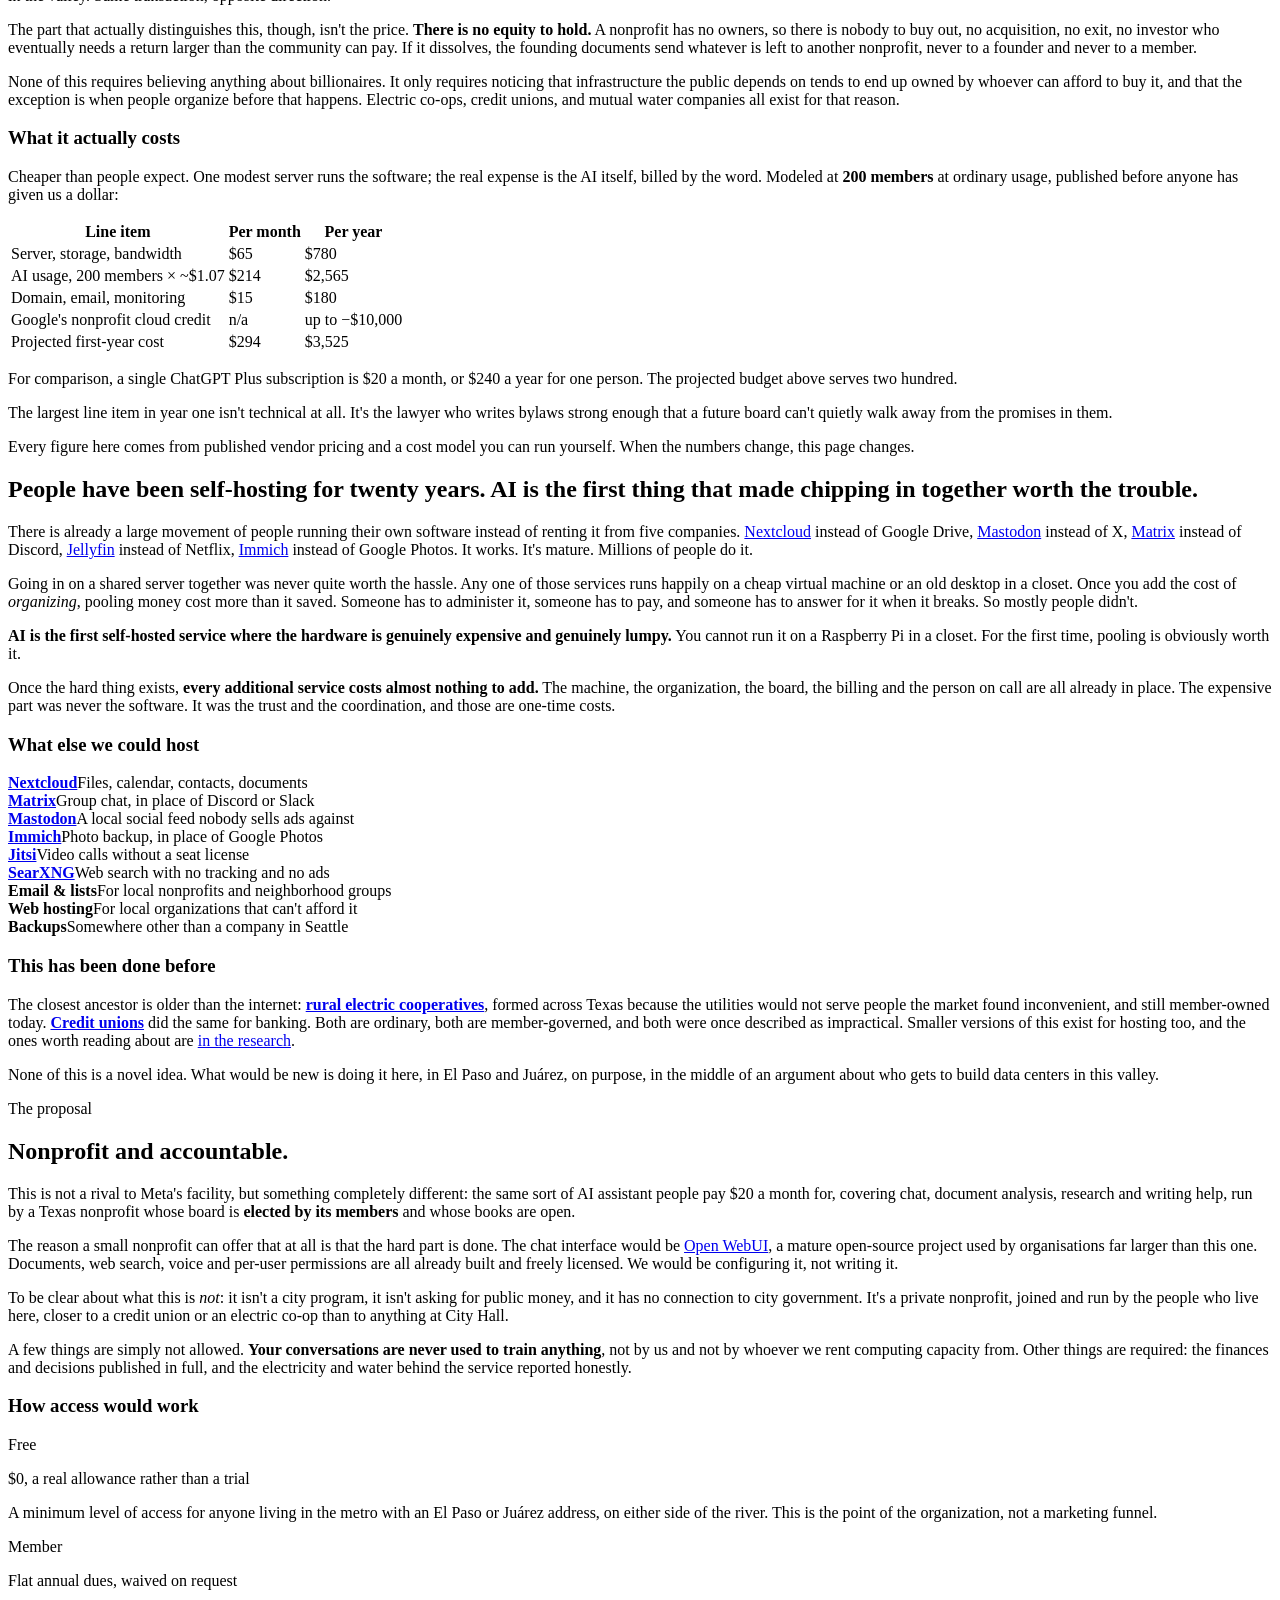
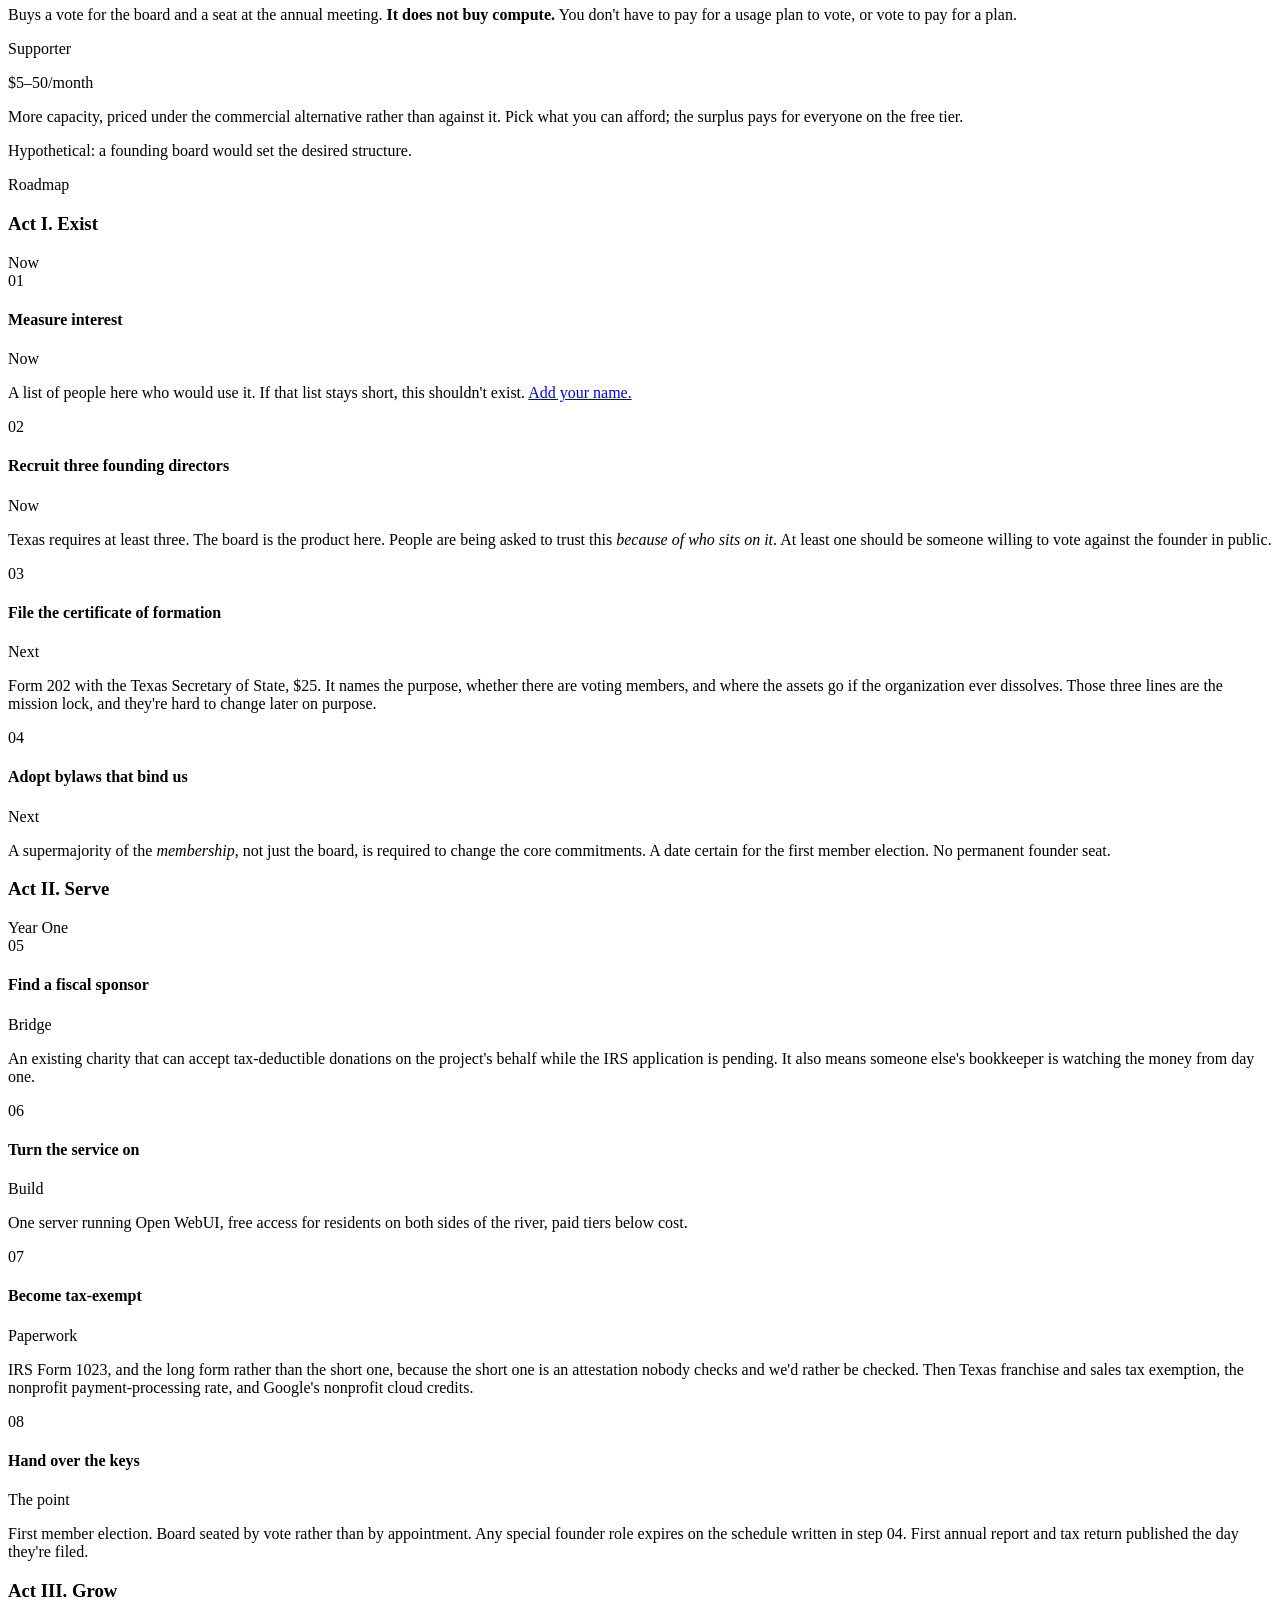
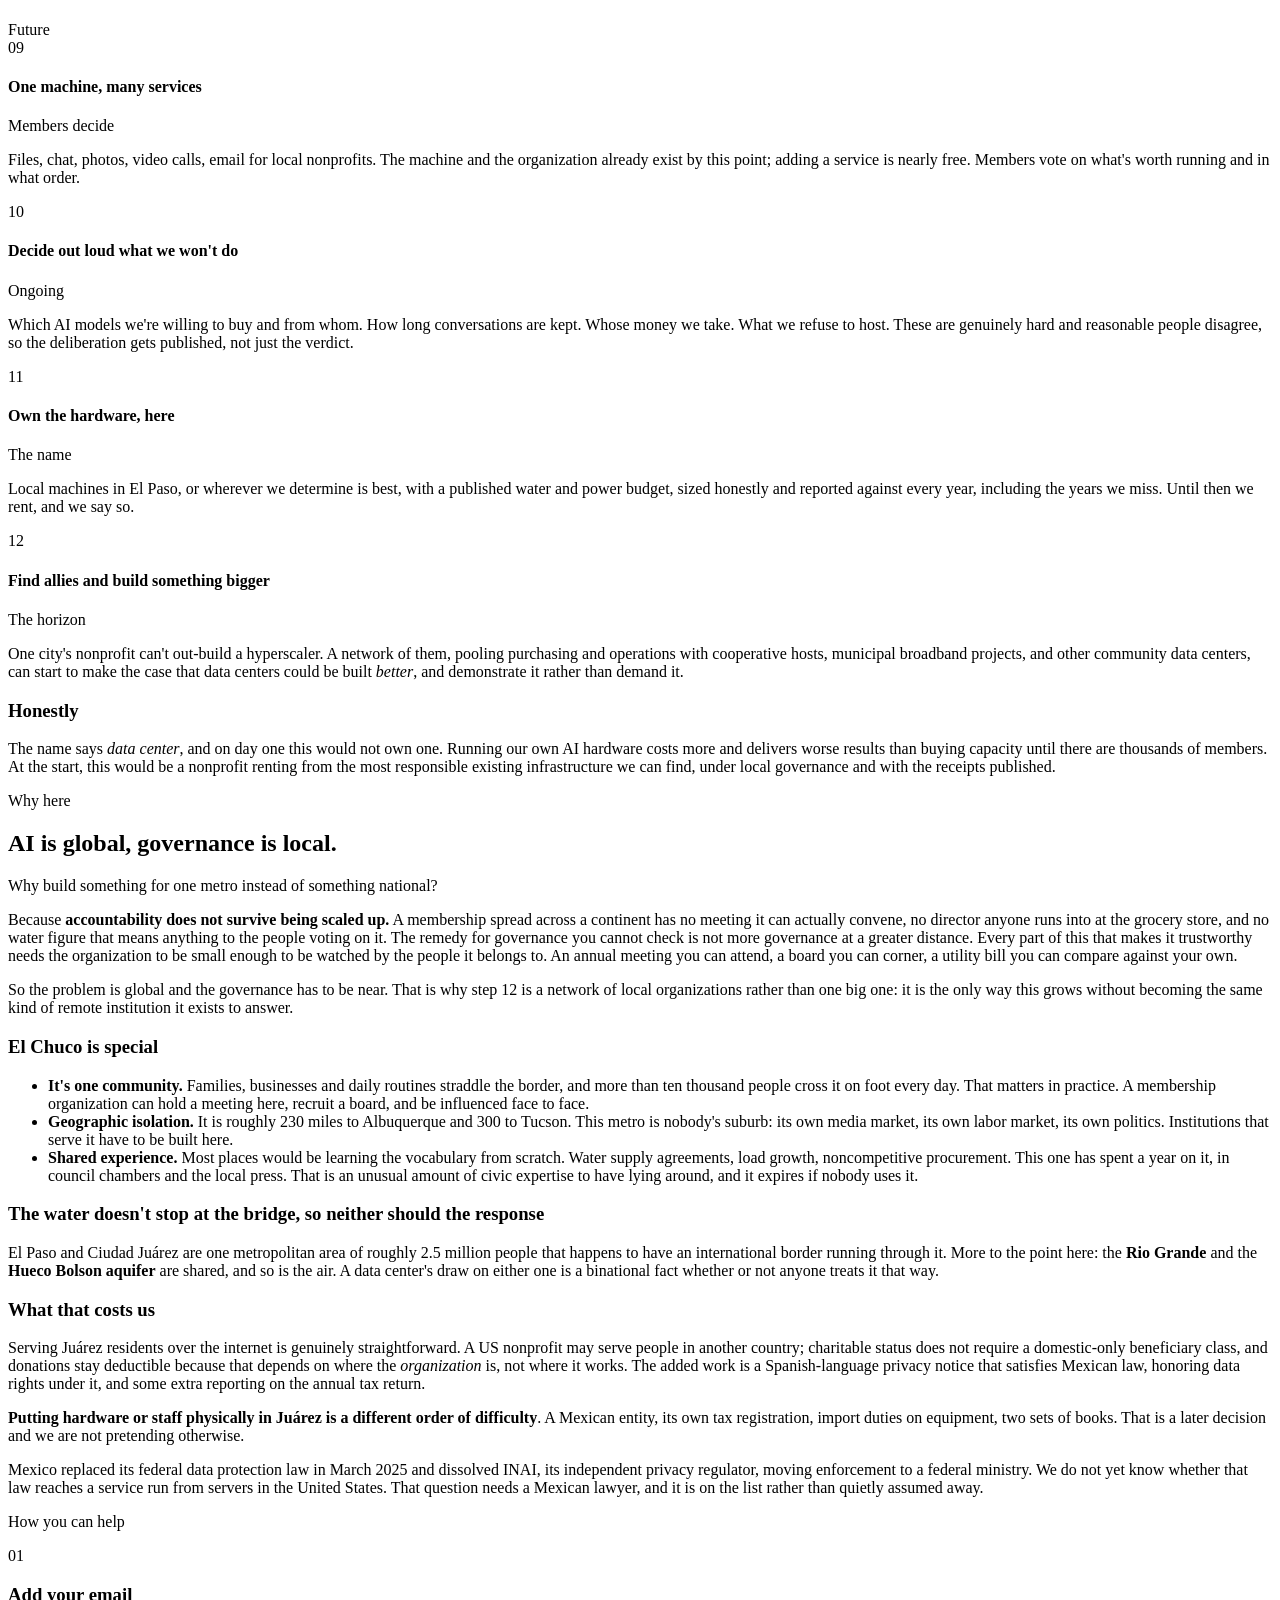
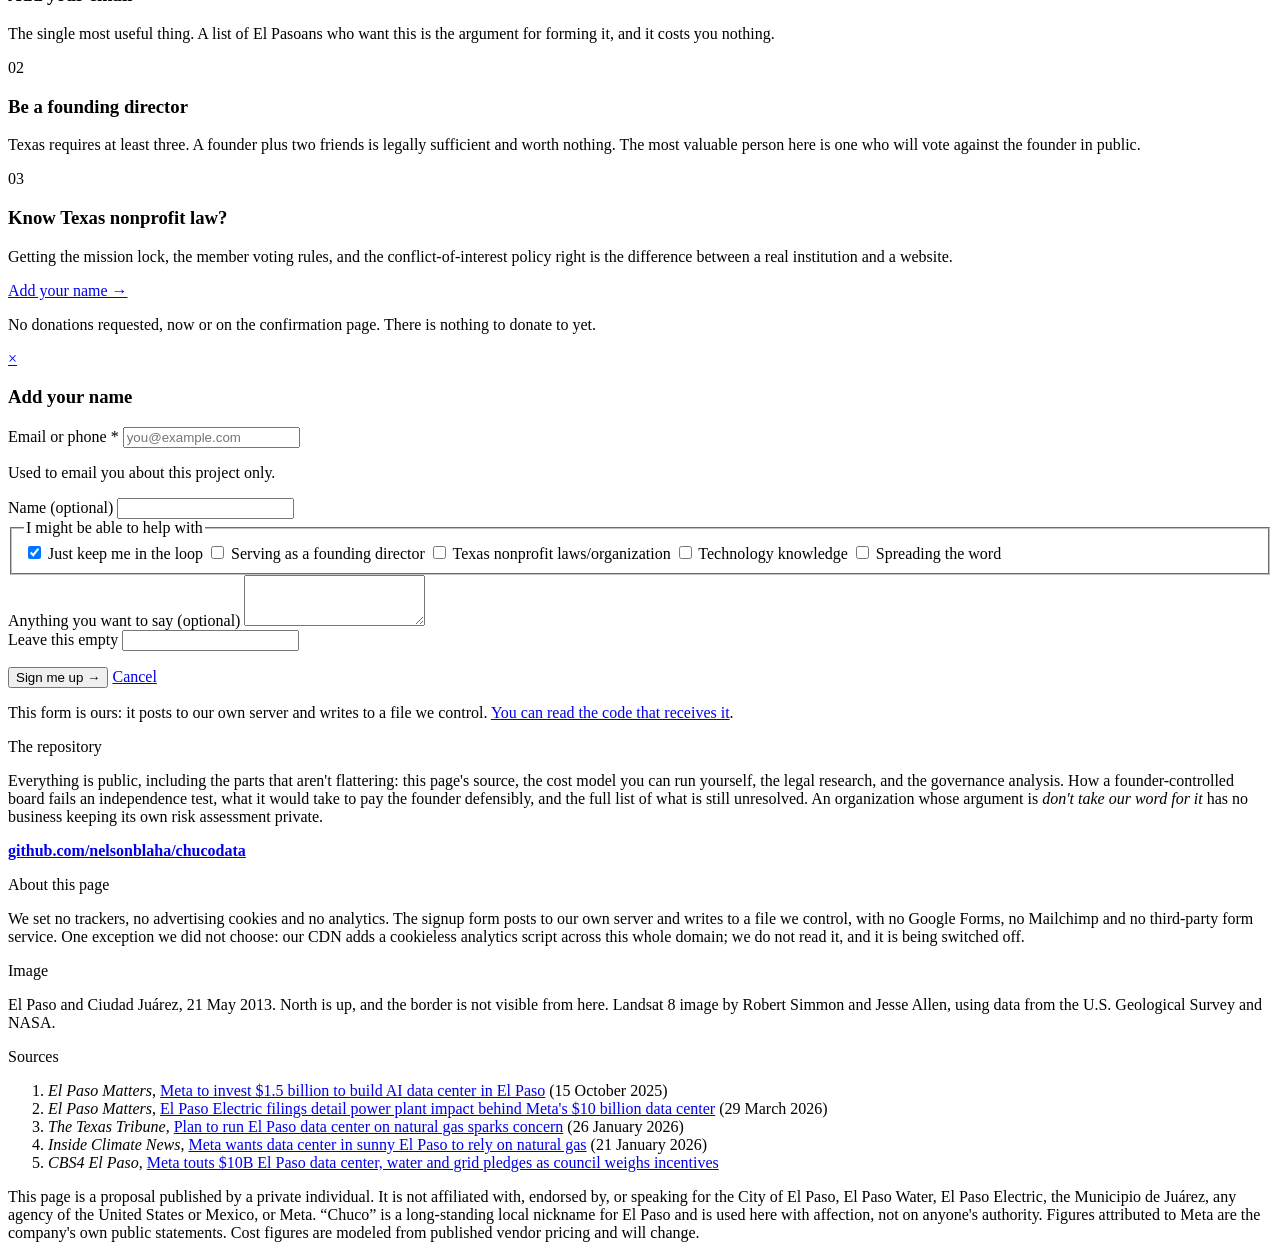
==== commit e34837f2: "Rename the GitHub repo to nelsonblaha/chucodata The organization is Chucodata; the repository was th" ====
--- a/site/index.html
+++ b/site/index.html
@@ -62,7 +62,7 @@
           <span class="btn-arrow" aria-hidden="true">&rarr;</span>
         </a>
         <a class="btn" href="#reasons">Why &rarr;</a>
-        <a class="btn" href="https://github.com/nelsonblaha/ccdc">Read the code &amp; research &rarr;</a>
+        <a class="btn" href="https://github.com/nelsonblaha/chucodata">Read the code &amp; research &rarr;</a>
       </div>
       <p class="fine">Nothing is running yet. Signing up gets you occasional email about the project and nothing else.</p>
     </div>
@@ -144,7 +144,7 @@
         <li><strong>No trackers, no advertising cookies, no analytics of our own.</strong> Not as a policy to be revisited; as a thing that isn't built.</li>
         <li><strong>We name the model provider and link their terms</strong>, so you can check what we claim against what they promise.</li>
       </ul>
-      <p>And the reason to believe it is structural rather than sentimental: these commitments sit in the founding documents at the highest amendment threshold, so changing one takes a supermajority of directors and leaves a permanent public record. <a href="https://github.com/nelsonblaha/ccdc/blob/main/GOVERNED.md">The mechanism is written down</a> before there is anything to protect.</p>
+      <p>And the reason to believe it is structural rather than sentimental: these commitments sit in the founding documents at the highest amendment threshold, so changing one takes a supermajority of directors and leaves a permanent public record. <a href="https://github.com/nelsonblaha/chucodata/blob/main/GOVERNED.md">The mechanism is written down</a> before there is anything to protect.</p>
     </div>
 
     <div class="col stack">
@@ -219,7 +219,7 @@
 
     <div class="col stack">
       <h3>This has been done before</h3>
-      <p>The closest ancestor is older than the internet: <strong><a href="https://en.wikipedia.org/wiki/Rural_electrification">rural electric cooperatives</a></strong>, formed across Texas because the utilities would not serve people the market found inconvenient, and still member-owned today. <strong><a href="https://en.wikipedia.org/wiki/Credit_union">Credit unions</a></strong> did the same for banking. Both are ordinary, both are member-governed, and both were once described as impractical. Smaller versions of this exist for hosting too, and the ones worth reading about are <a href="https://github.com/nelsonblaha/ccdc/blob/main/docs/08-beyond-ai.md">in the research</a>.</p>
+      <p>The closest ancestor is older than the internet: <strong><a href="https://en.wikipedia.org/wiki/Rural_electrification">rural electric cooperatives</a></strong>, formed across Texas because the utilities would not serve people the market found inconvenient, and still member-owned today. <strong><a href="https://en.wikipedia.org/wiki/Credit_union">Credit unions</a></strong> did the same for banking. Both are ordinary, both are member-governed, and both were once described as impractical. Smaller versions of this exist for hosting too, and the ones worth reading about are <a href="https://github.com/nelsonblaha/chucodata/blob/main/docs/08-beyond-ai.md">in the research</a>.</p>
       <p>None of this is a novel idea. What would be new is doing it here, in El&nbsp;Paso and Ju&aacute;rez, on purpose, in the middle of an argument about who gets to build data centers in this valley.</p>
     </div>
       </div>
@@ -521,7 +521,7 @@
         <button class="btn" type="submit">Sign me up &rarr;</button>
         <a class="btn btn-quiet" href="#" data-modal-close>Cancel</a>
       </div>
-      <p class="fine form-provenance">This form is ours: it posts to our own server and writes to a file we control. <a href="https://github.com/nelsonblaha/ccdc/blob/main/deploy/app.py">You can read the code that receives it</a>.</p>
+      <p class="fine form-provenance">This form is ours: it posts to our own server and writes to a file we control. <a href="https://github.com/nelsonblaha/chucodata/blob/main/deploy/app.py">You can read the code that receives it</a>.</p>
     </form>
   </div>
 </div>
@@ -532,7 +532,7 @@
     <div class="col stack">
     <p class="eyebrow">The repository</p>
     <p class="fine">Everything is public, including the parts that aren't flattering: this page's source, the cost model you can run yourself, the legal research, and the governance analysis. How a founder-controlled board fails an independence test, what it would take to pay the founder defensibly, and the full list of what is still unresolved. An organization whose argument is <em>don't take our word for it</em> has no business keeping its own risk assessment private.</p>
-    <p><a href="https://github.com/nelsonblaha/ccdc"><strong>github.com/nelsonblaha/ccdc</strong></a></p>
+    <p><a href="https://github.com/nelsonblaha/chucodata"><strong>github.com/nelsonblaha/chucodata</strong></a></p>
 
     <p class="eyebrow">About this page</p>
     <p class="fine">We set no trackers, no advertising cookies and no analytics. The signup form posts to our own server and writes to a file we control, with no Google Forms, no Mailchimp and no third-party form service. One exception we did not choose: our CDN adds a cookieless analytics script across this whole domain; we do not read it, and it is being switched off.</p>
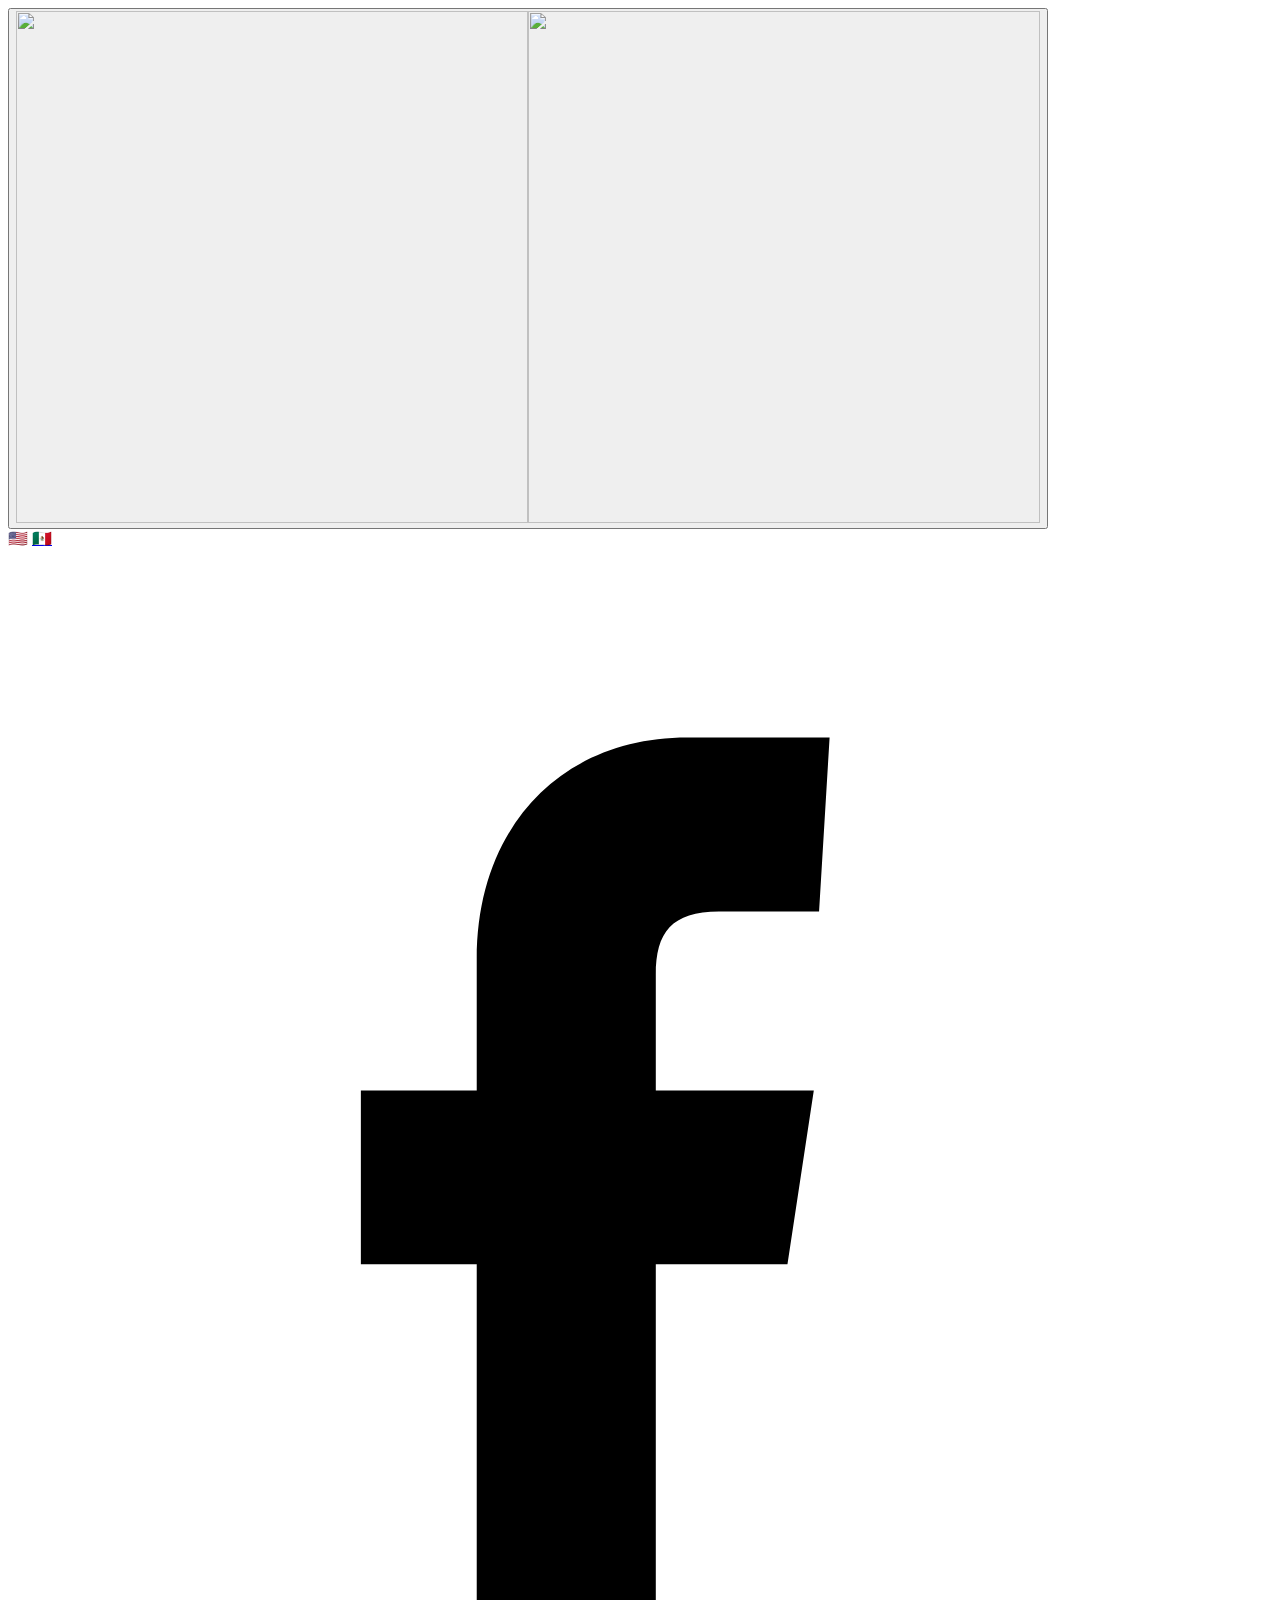
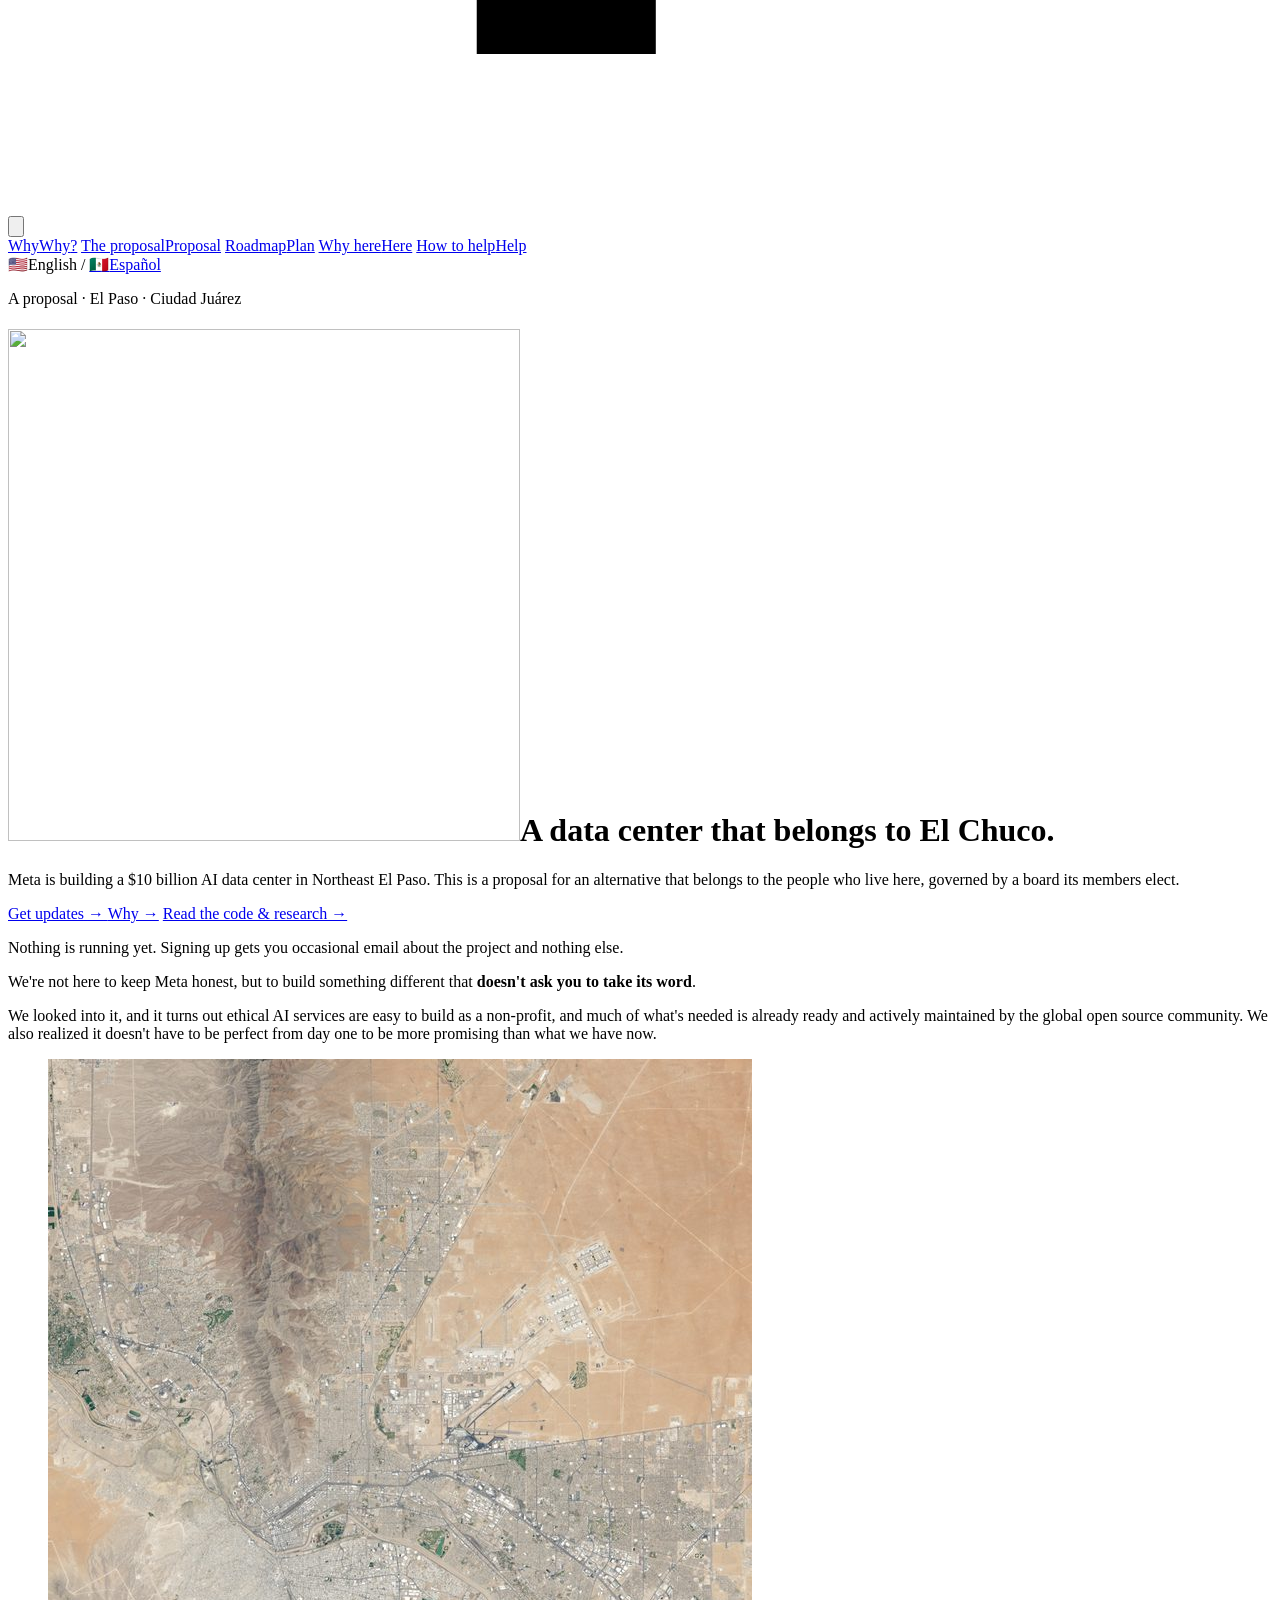
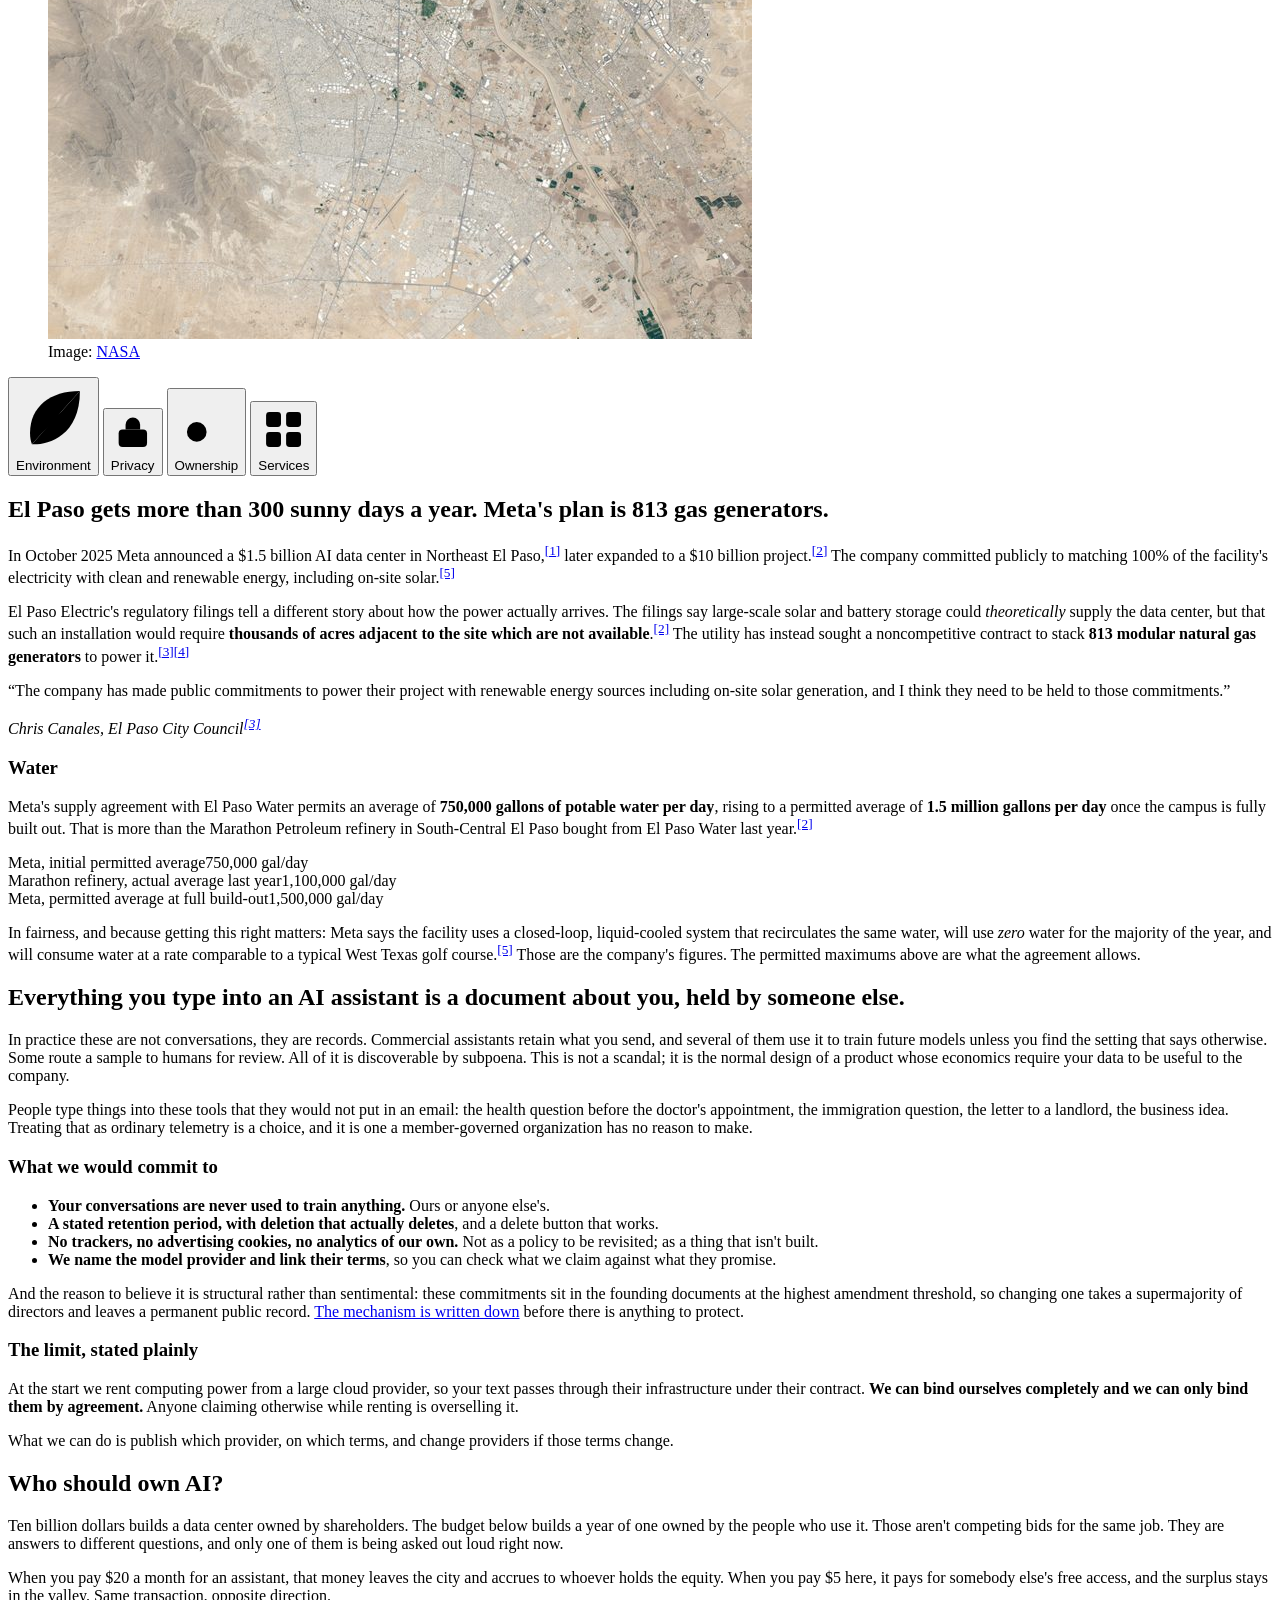
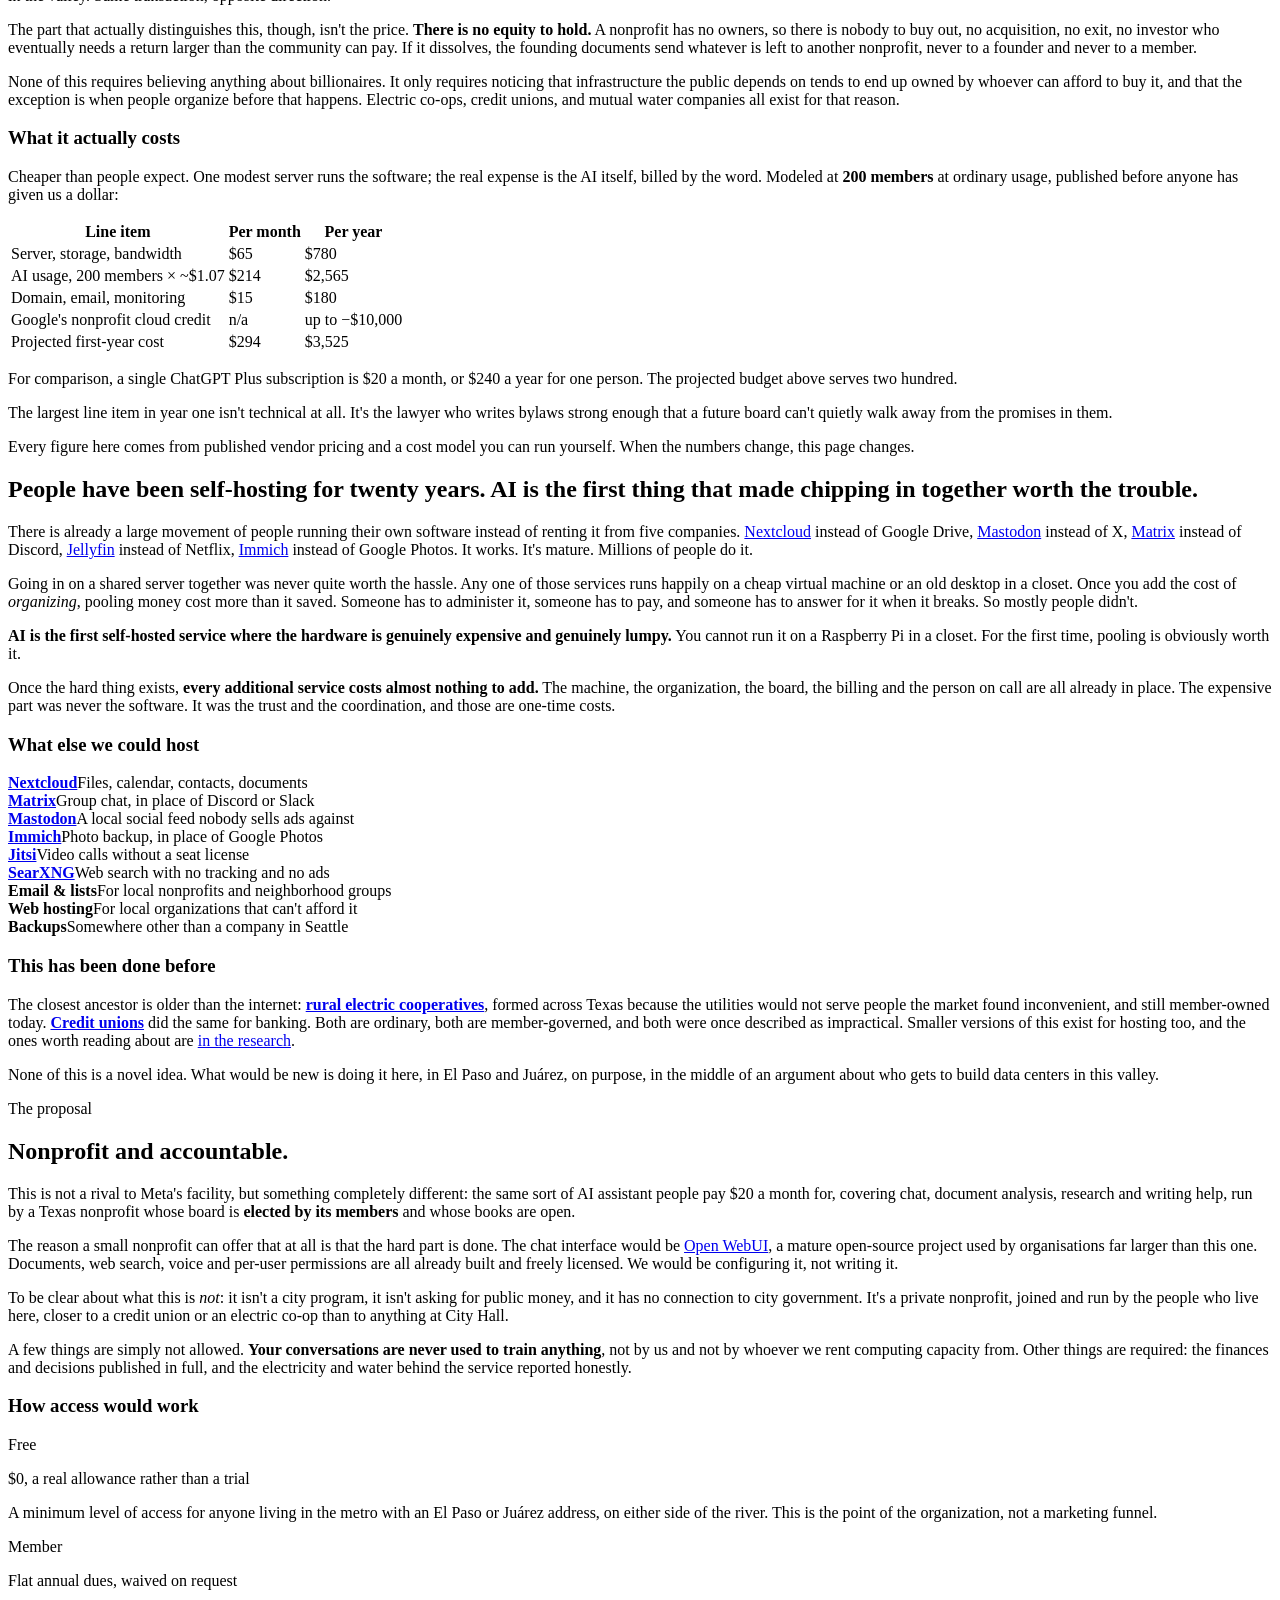
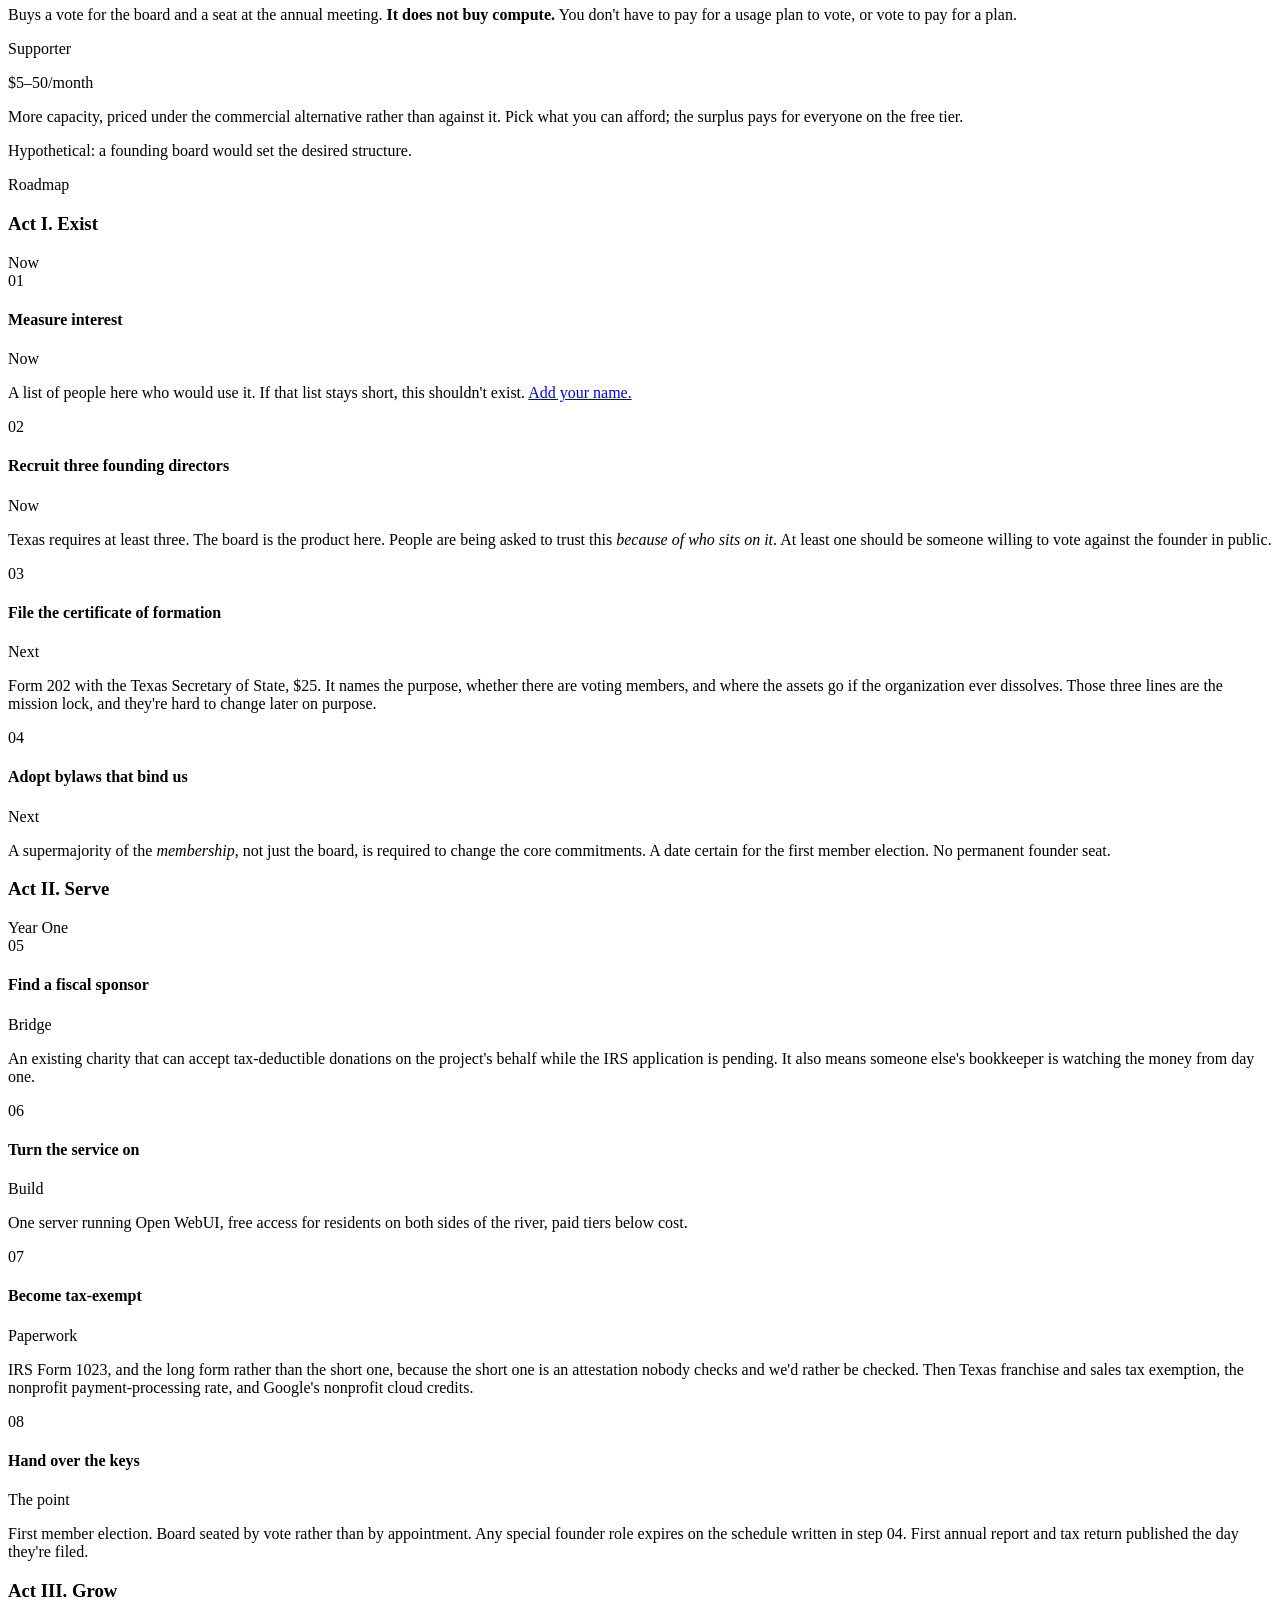
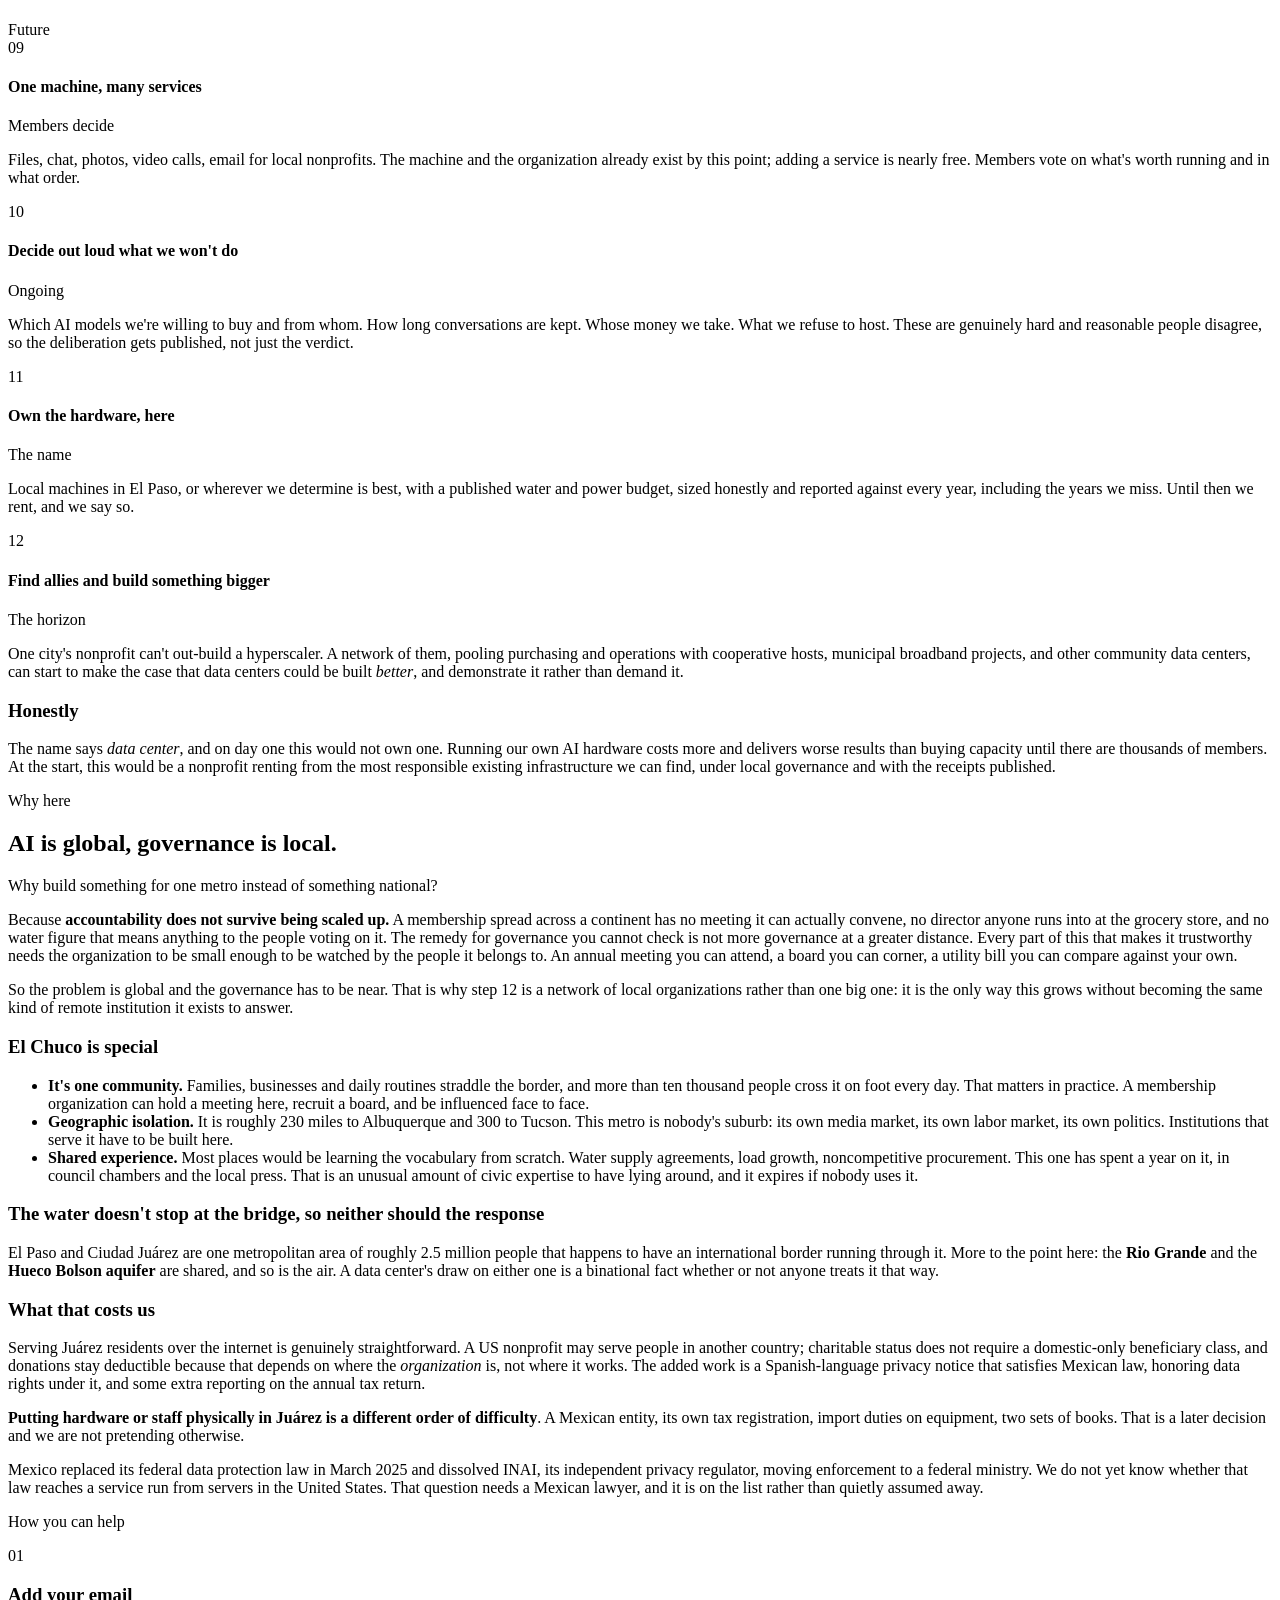
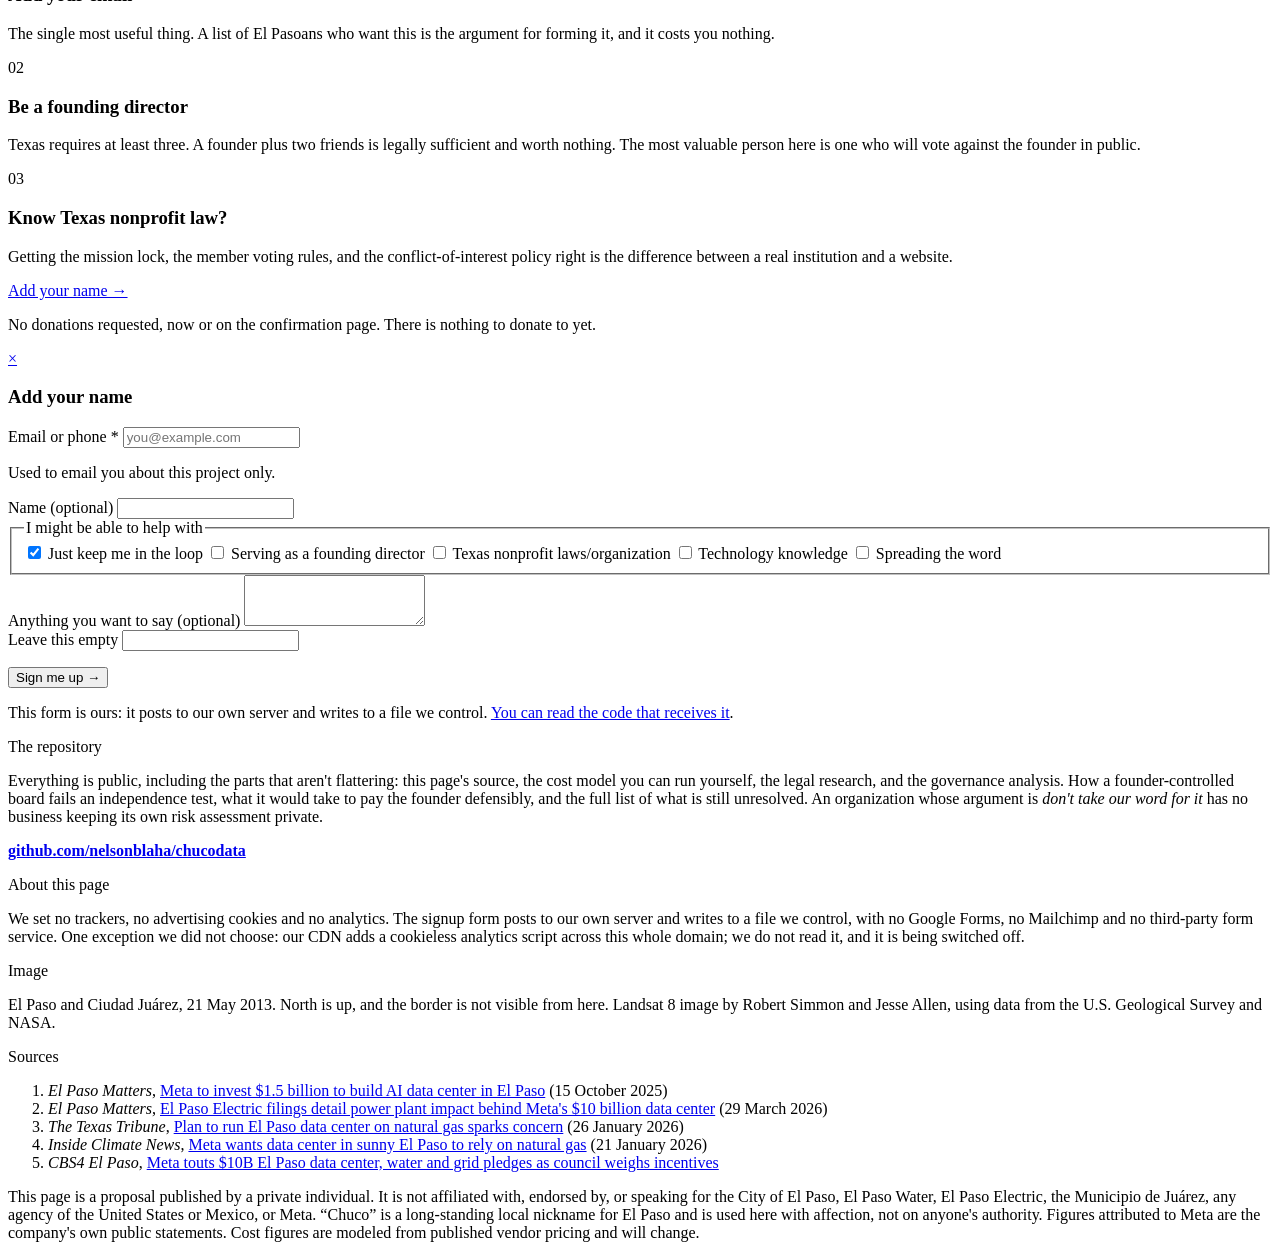
==== commit 976f1702: "Drop the cancel button from the signup form Three ways out of that modal already: the close control " ====
--- a/site/index.html
+++ b/site/index.html
@@ -8,9 +8,9 @@
     <link rel="icon" type="image/png" sizes="512x512" href="/img/logo-512.png?v=2">
     <link rel="apple-touch-icon" href="/img/logo-180.png?v=2">
 <meta name="description" content="A proposal for a nonprofit, community-owned AI service for El Paso and Ciudad Juárez, covering what it would cost, how it would be run, and what doesn't exist yet.">
-<link rel="alternate" hreflang="en" href="https://ccdc.blaha.io/">
-<link rel="alternate" hreflang="es" href="https://ccdc.blaha.io/es/">
-<link rel="alternate" hreflang="x-default" href="https://ccdc.blaha.io/">
+<link rel="alternate" hreflang="en" href="https://chucodata.org/">
+<link rel="alternate" hreflang="es" href="https://chucodata.org/es/">
+<link rel="alternate" hreflang="x-default" href="https://chucodata.org/">
 <link rel="stylesheet" href="/campaignlanding.css">
 <link rel="stylesheet" href="/style.css">
 </head>
@@ -519,7 +519,6 @@
       <p class="form-msg" id="form-msg" role="status" aria-live="polite"></p>
       <div class="cta-row">
         <button class="btn" type="submit">Sign me up &rarr;</button>
-        <a class="btn btn-quiet" href="#" data-modal-close>Cancel</a>
       </div>
       <p class="fine form-provenance">This form is ours: it posts to our own server and writes to a file we control. <a href="https://github.com/nelsonblaha/chucodata/blob/main/deploy/app.py">You can read the code that receives it</a>.</p>
     </form>
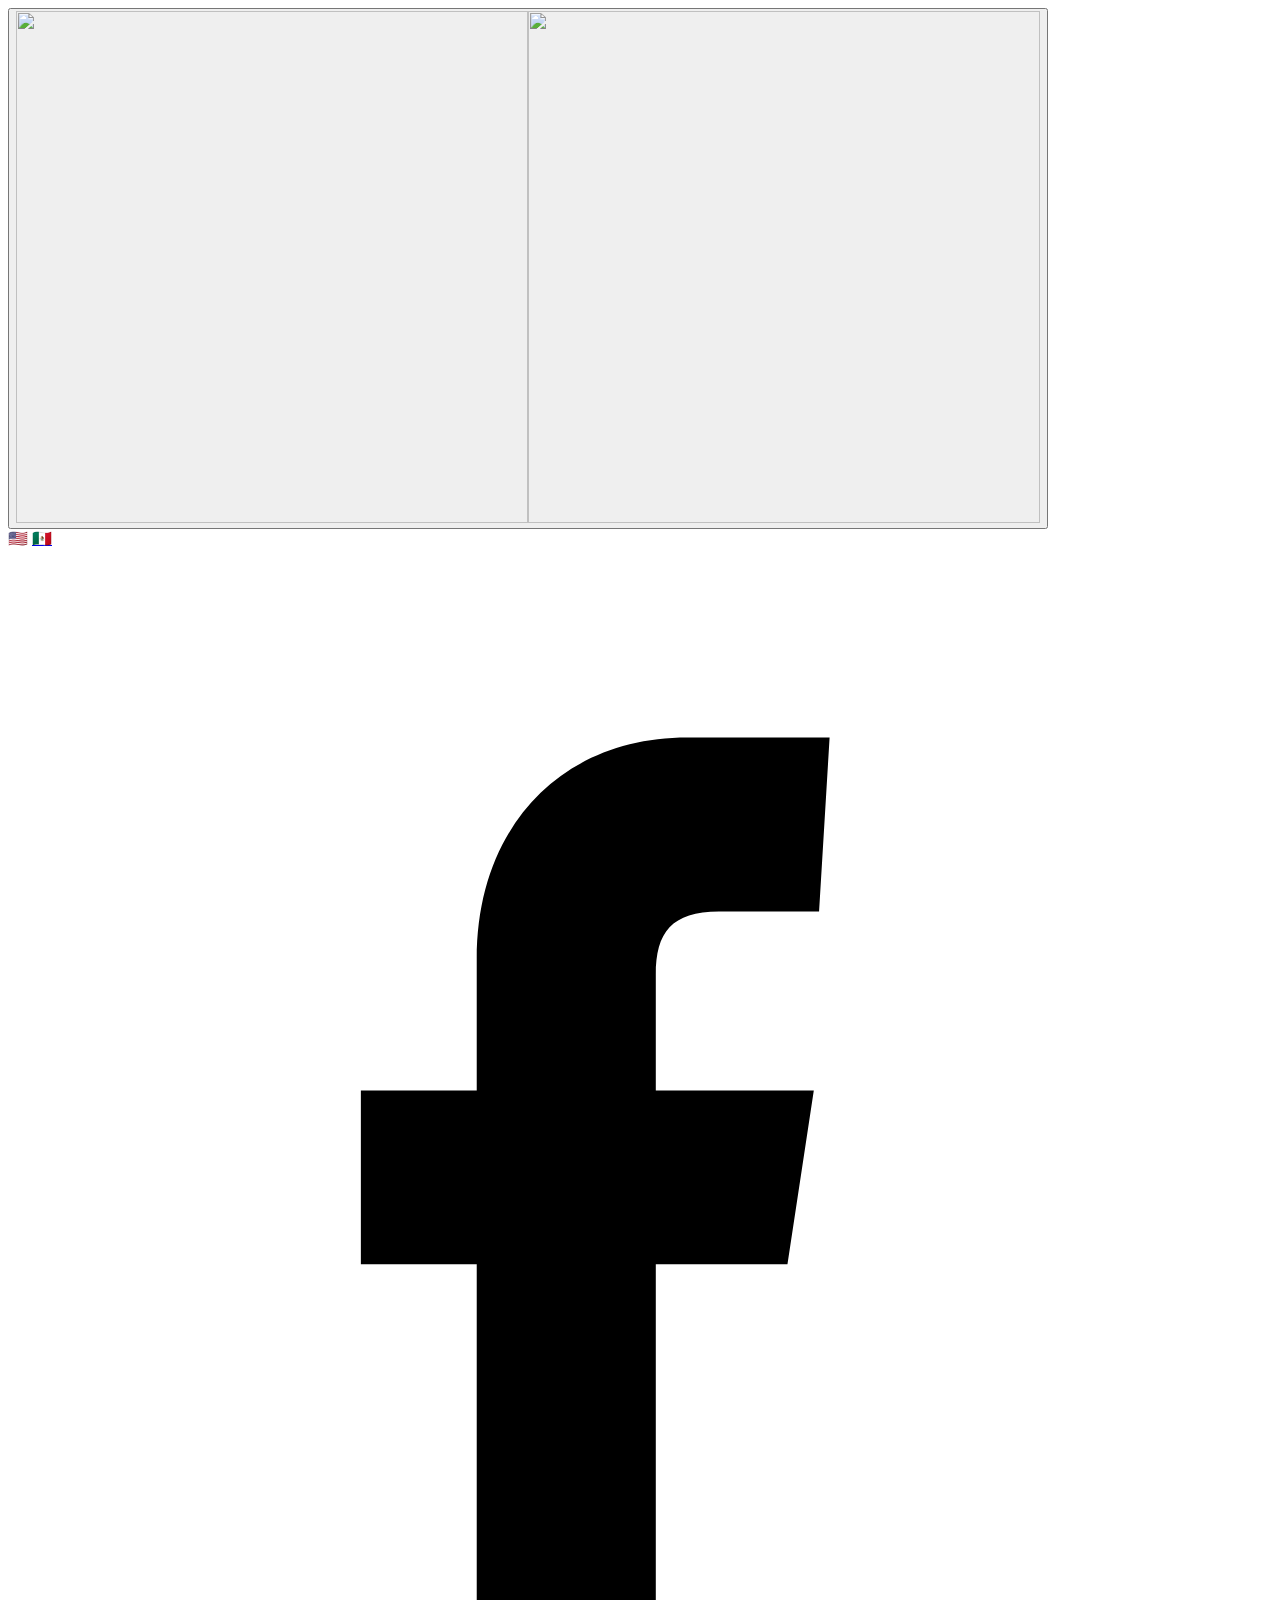
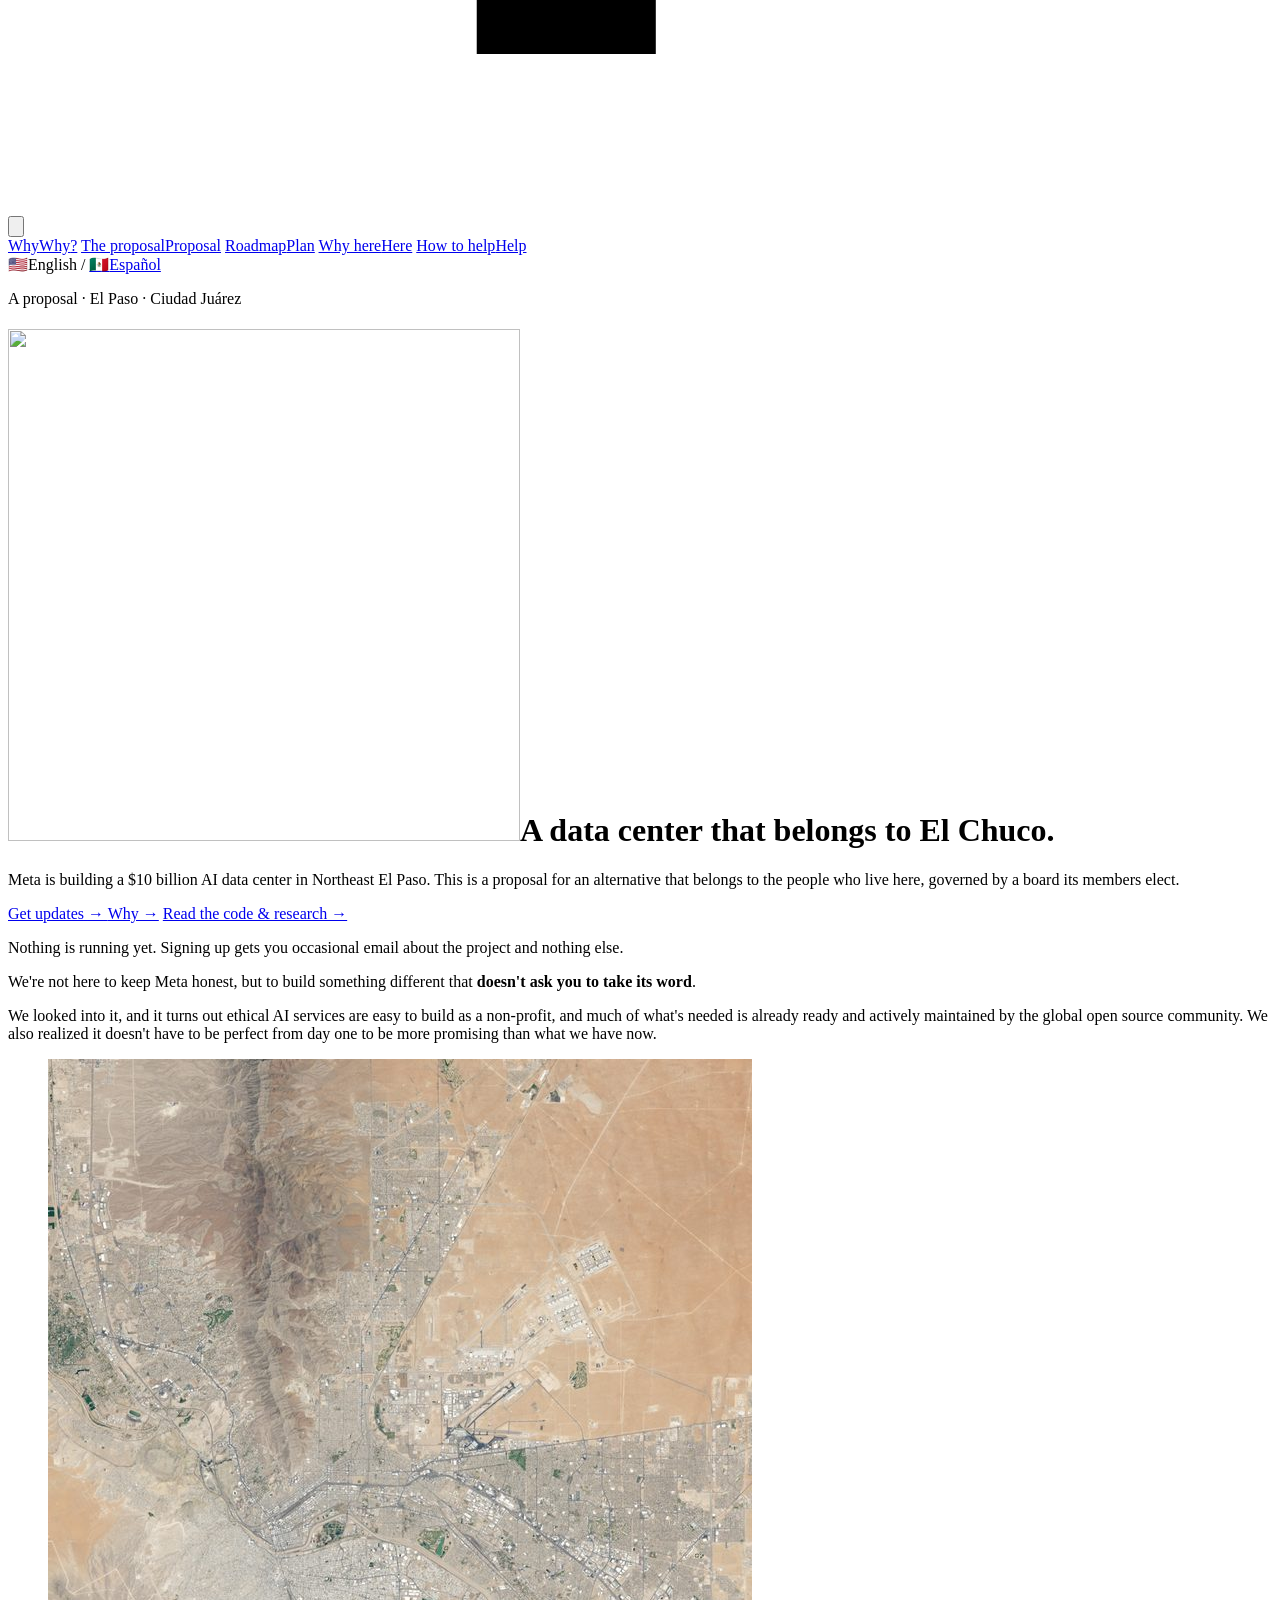
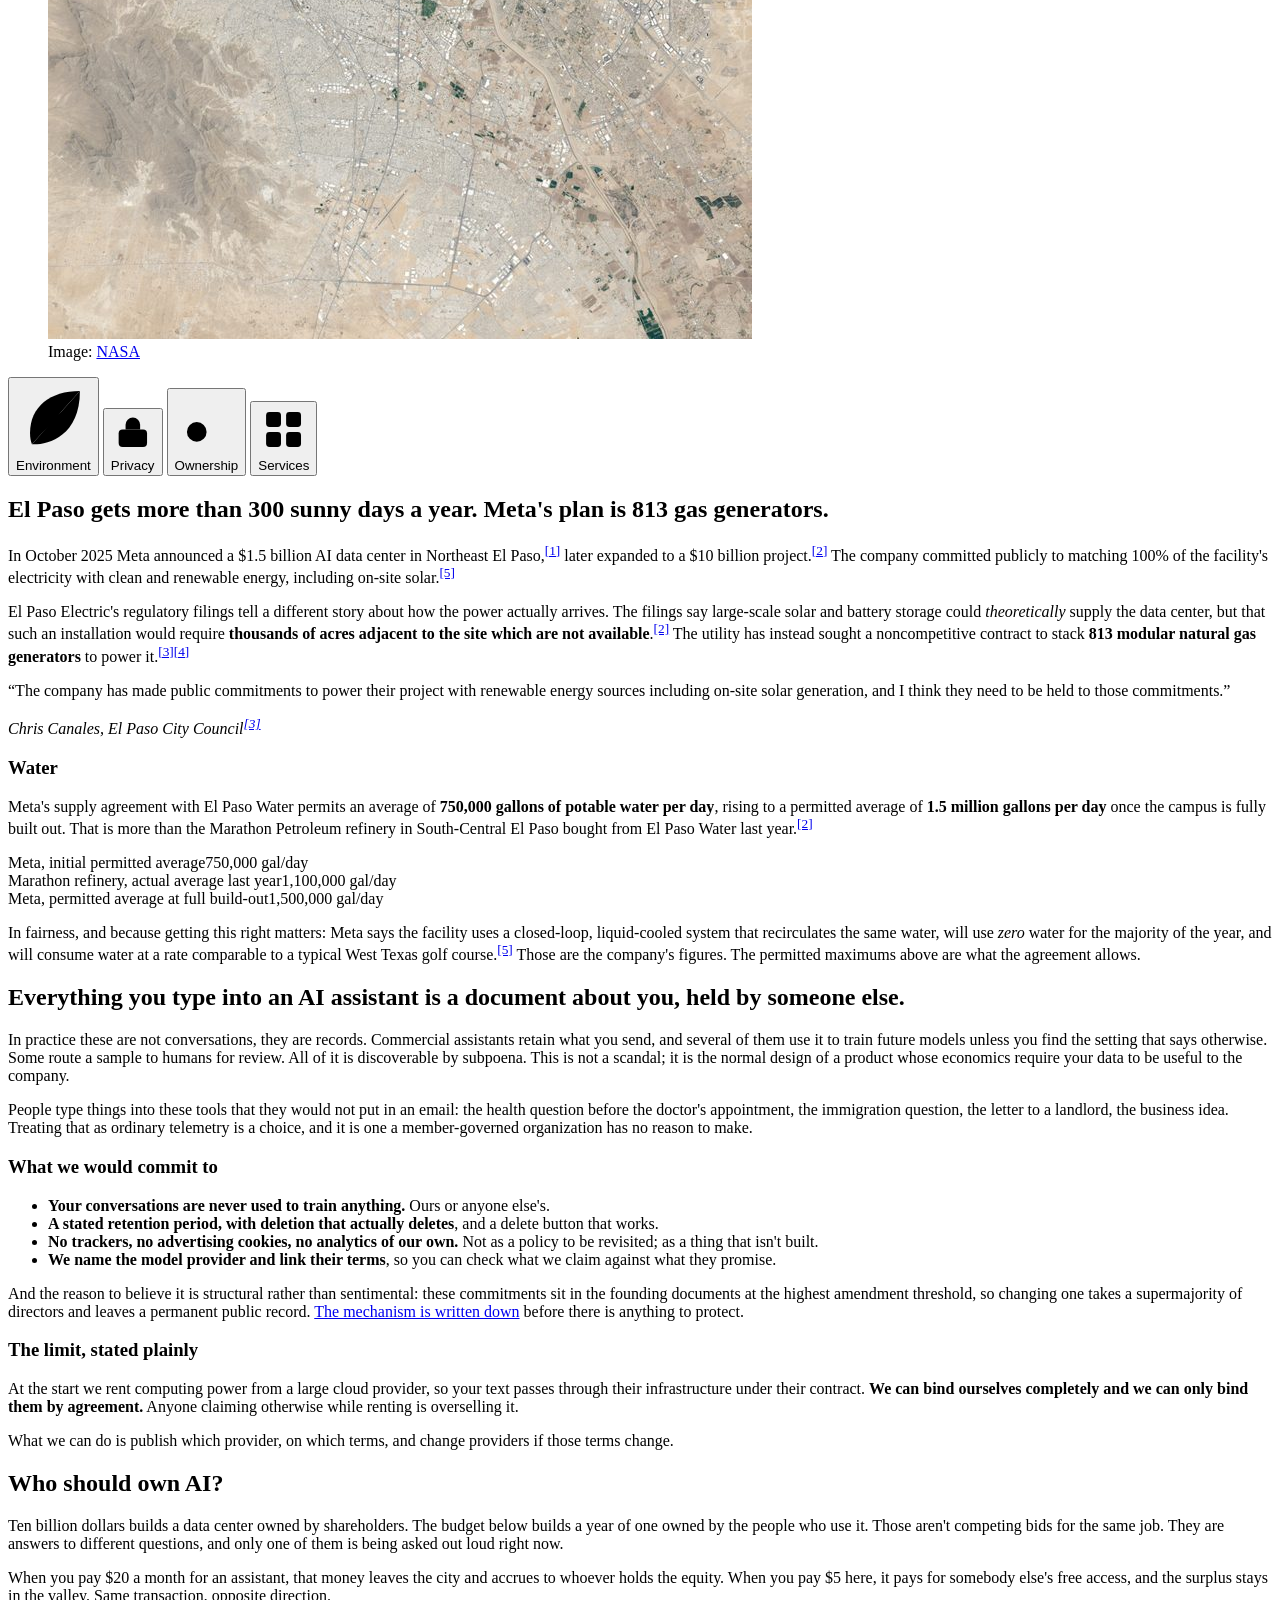
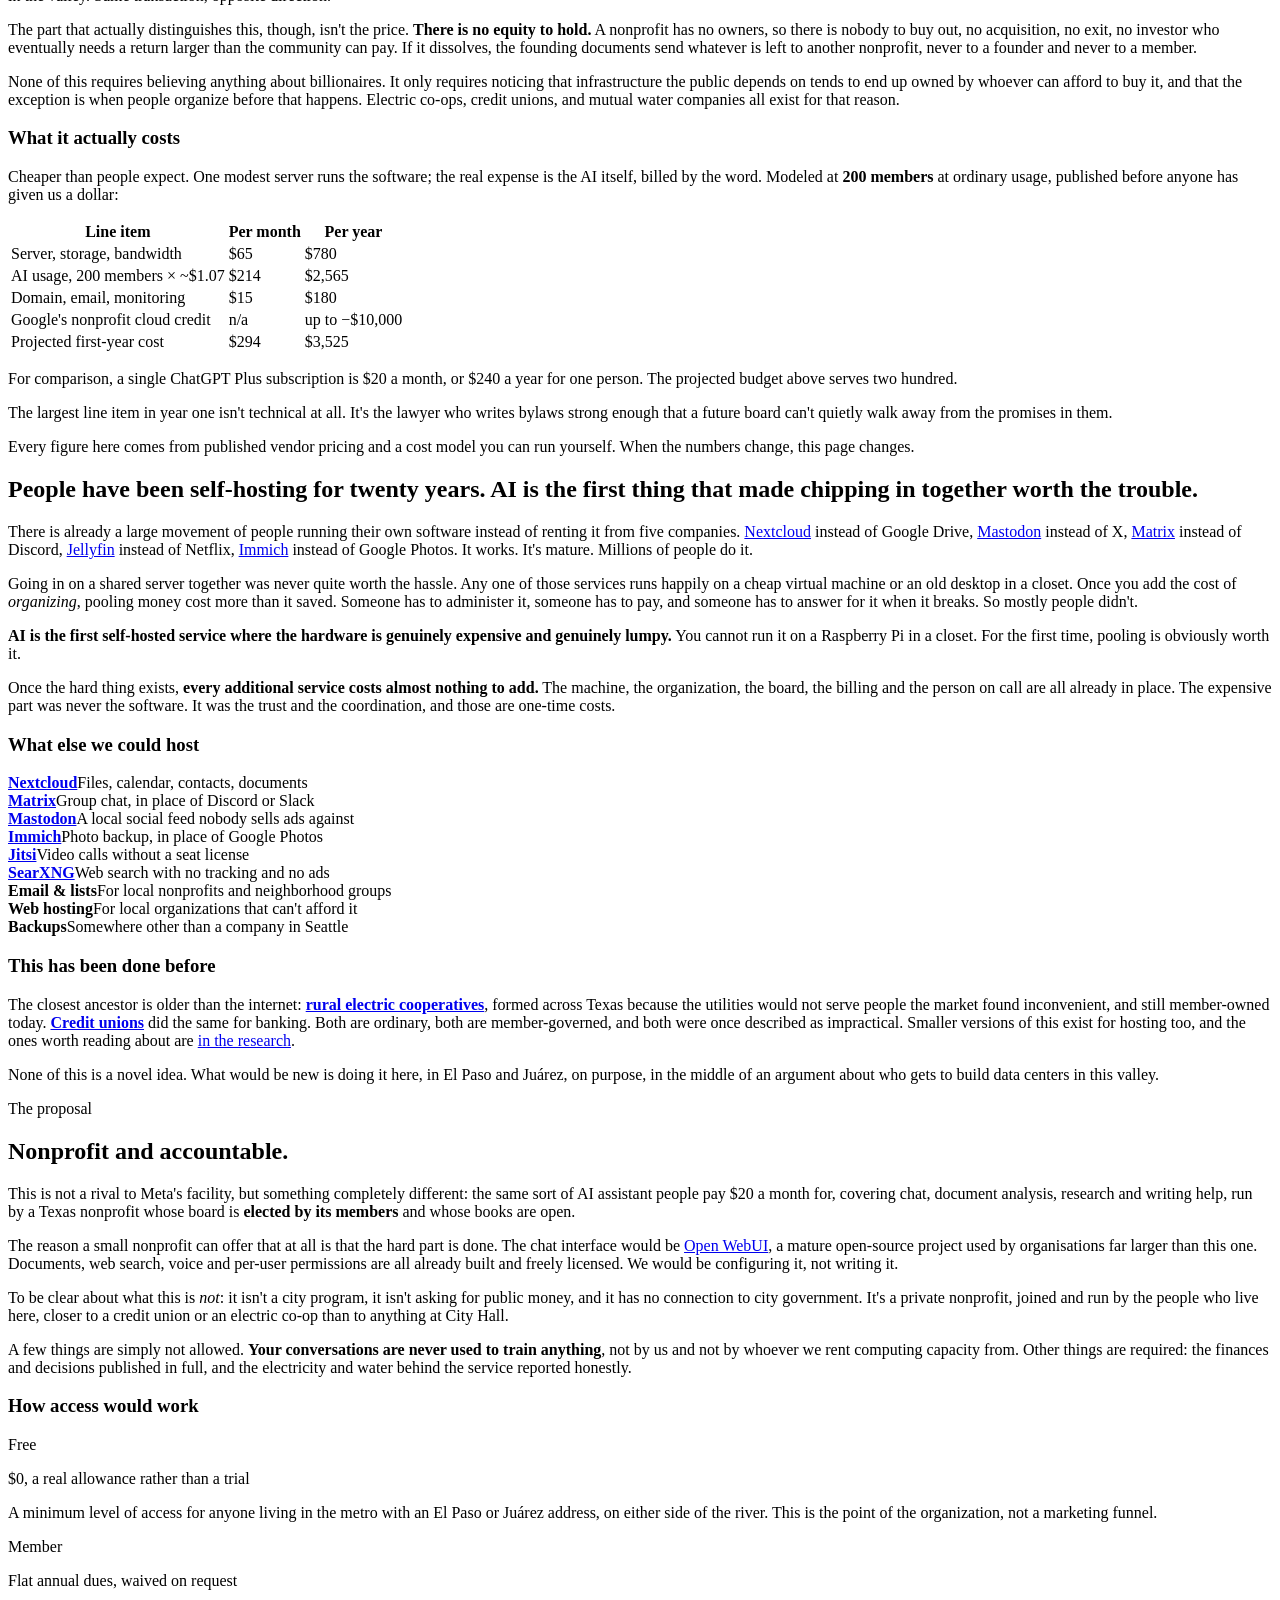
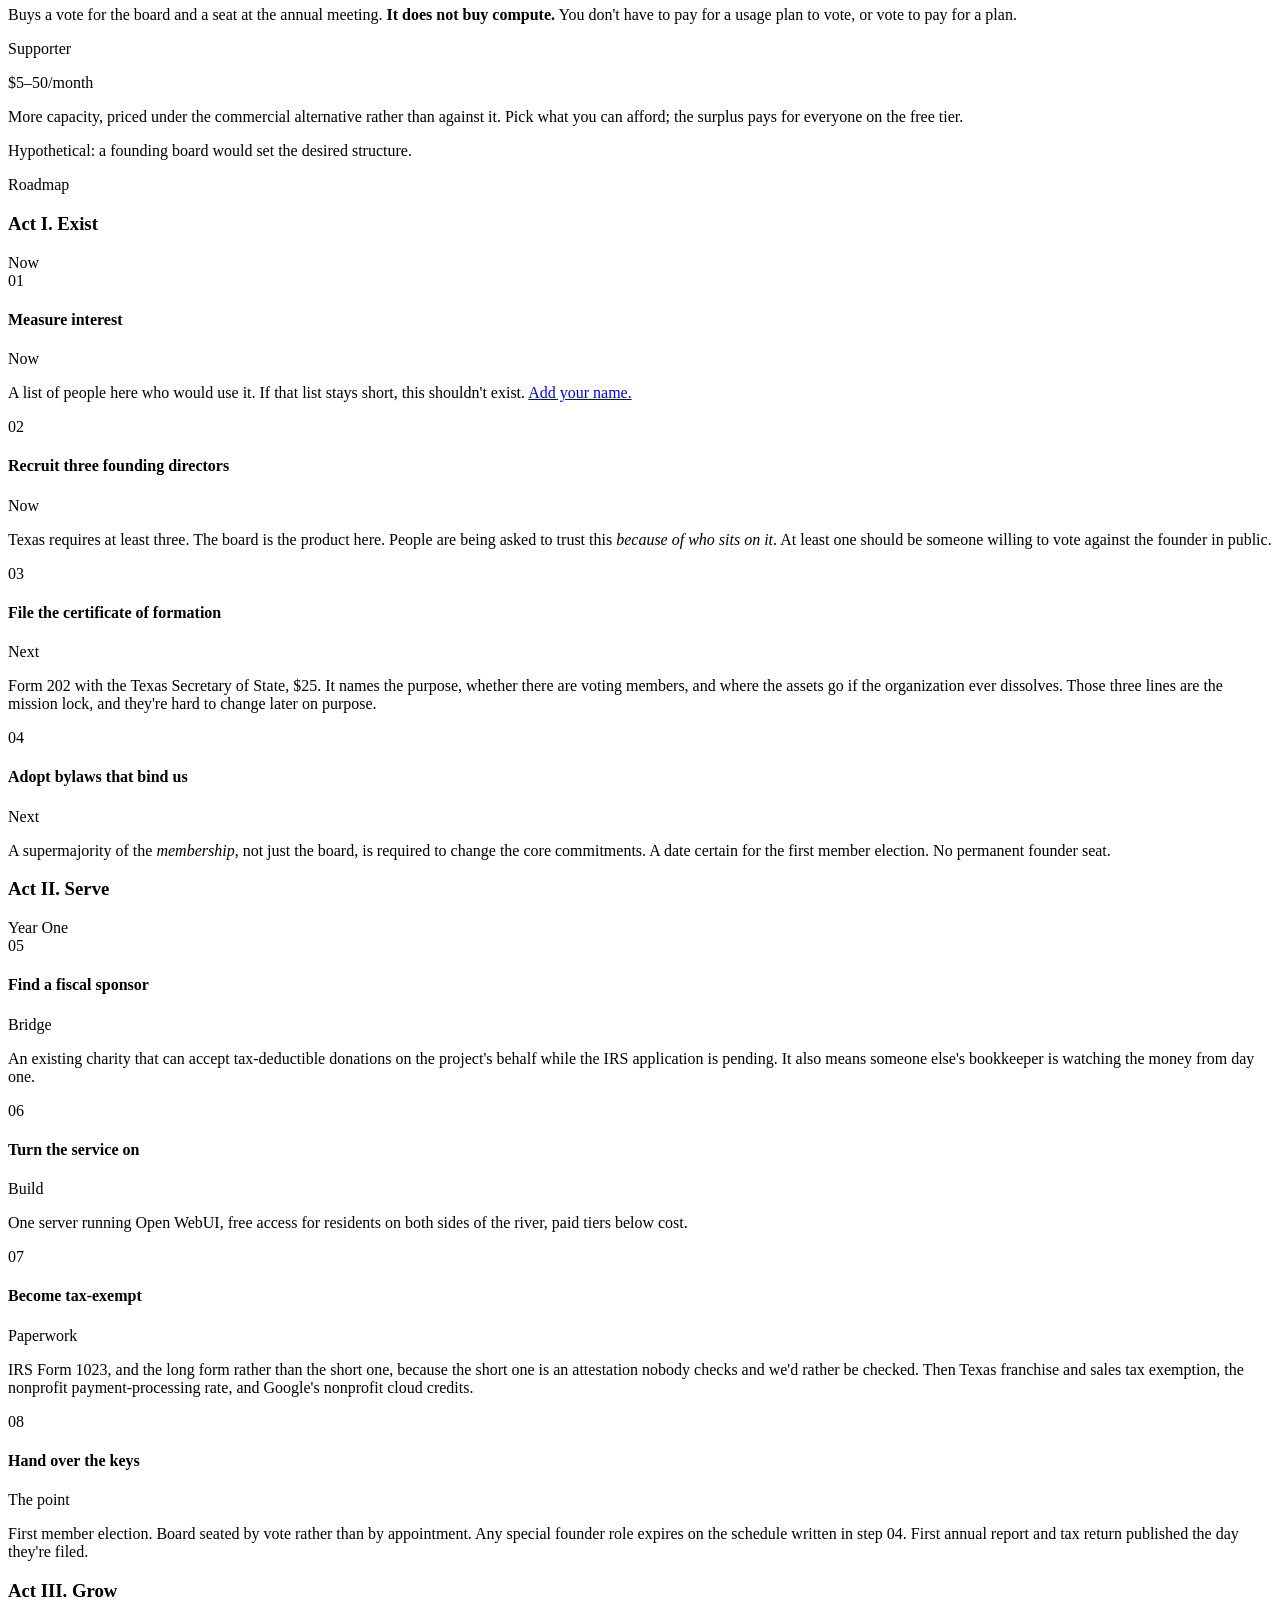
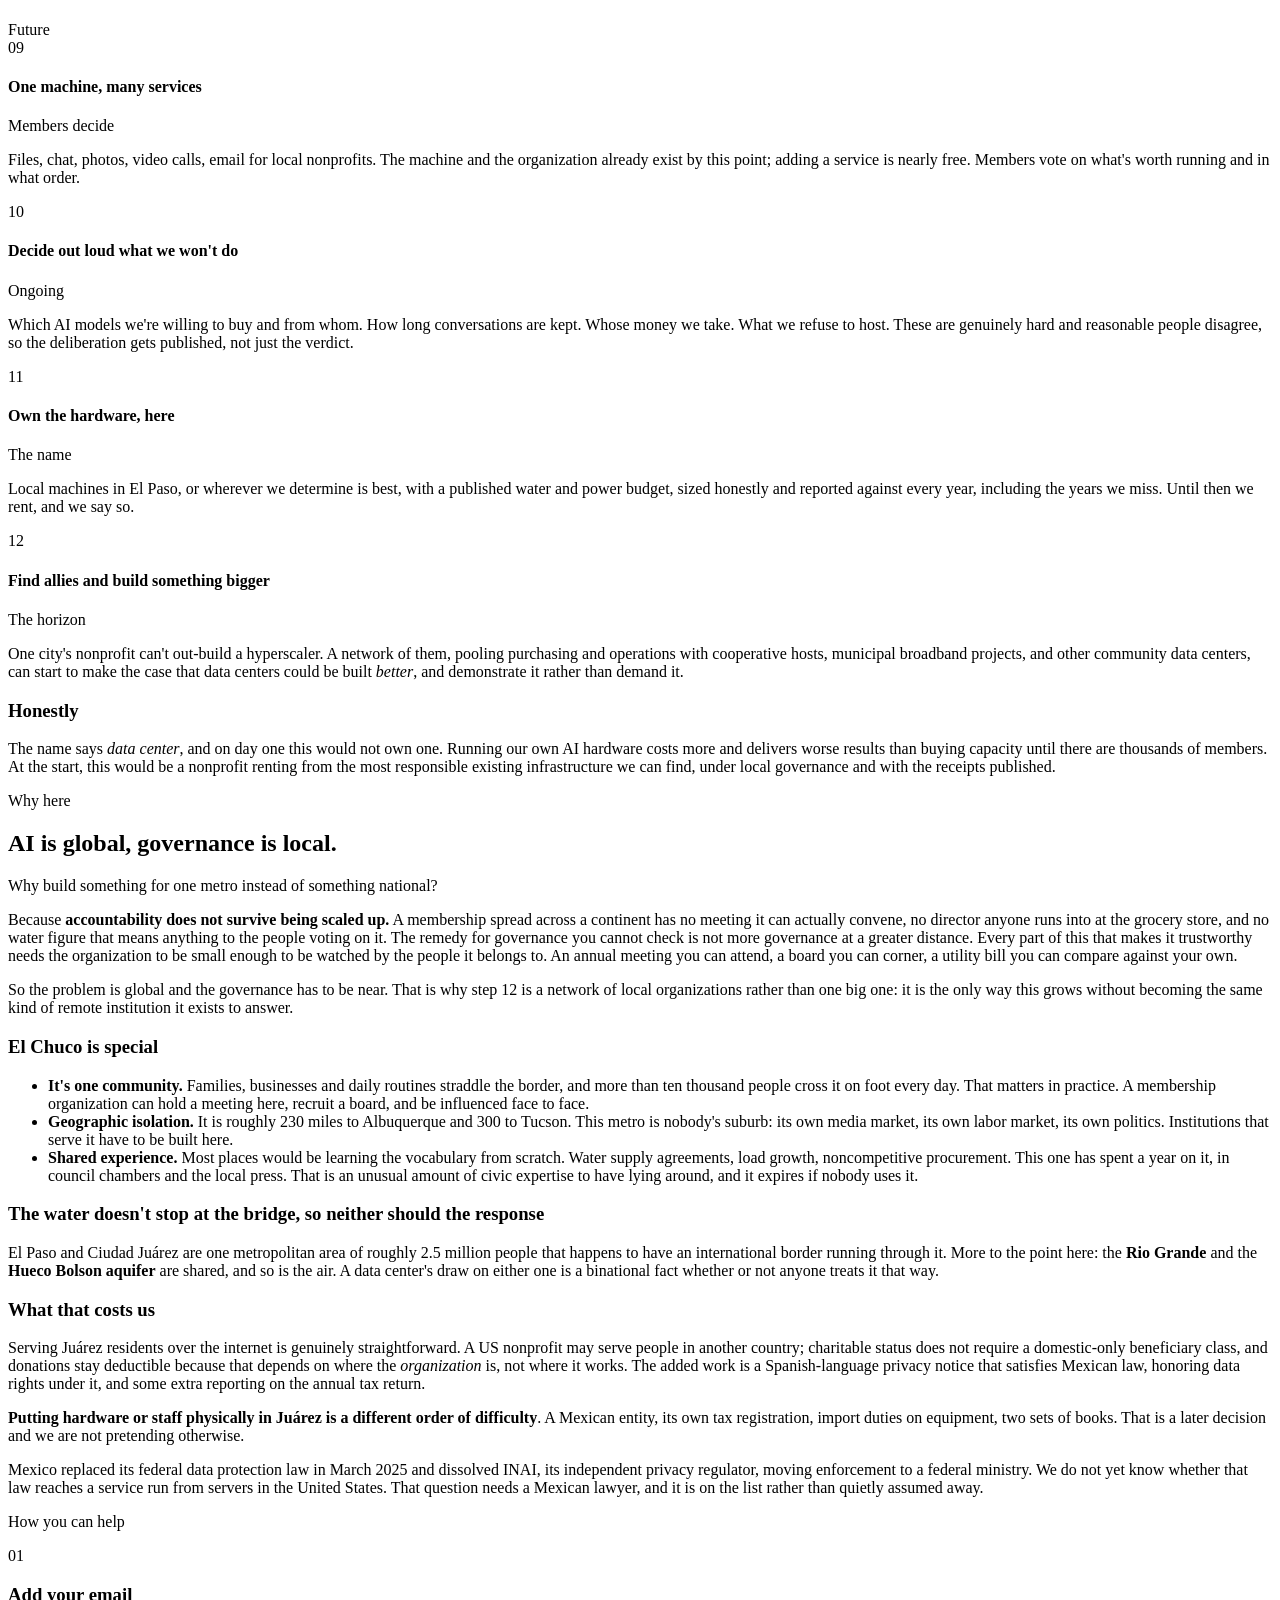
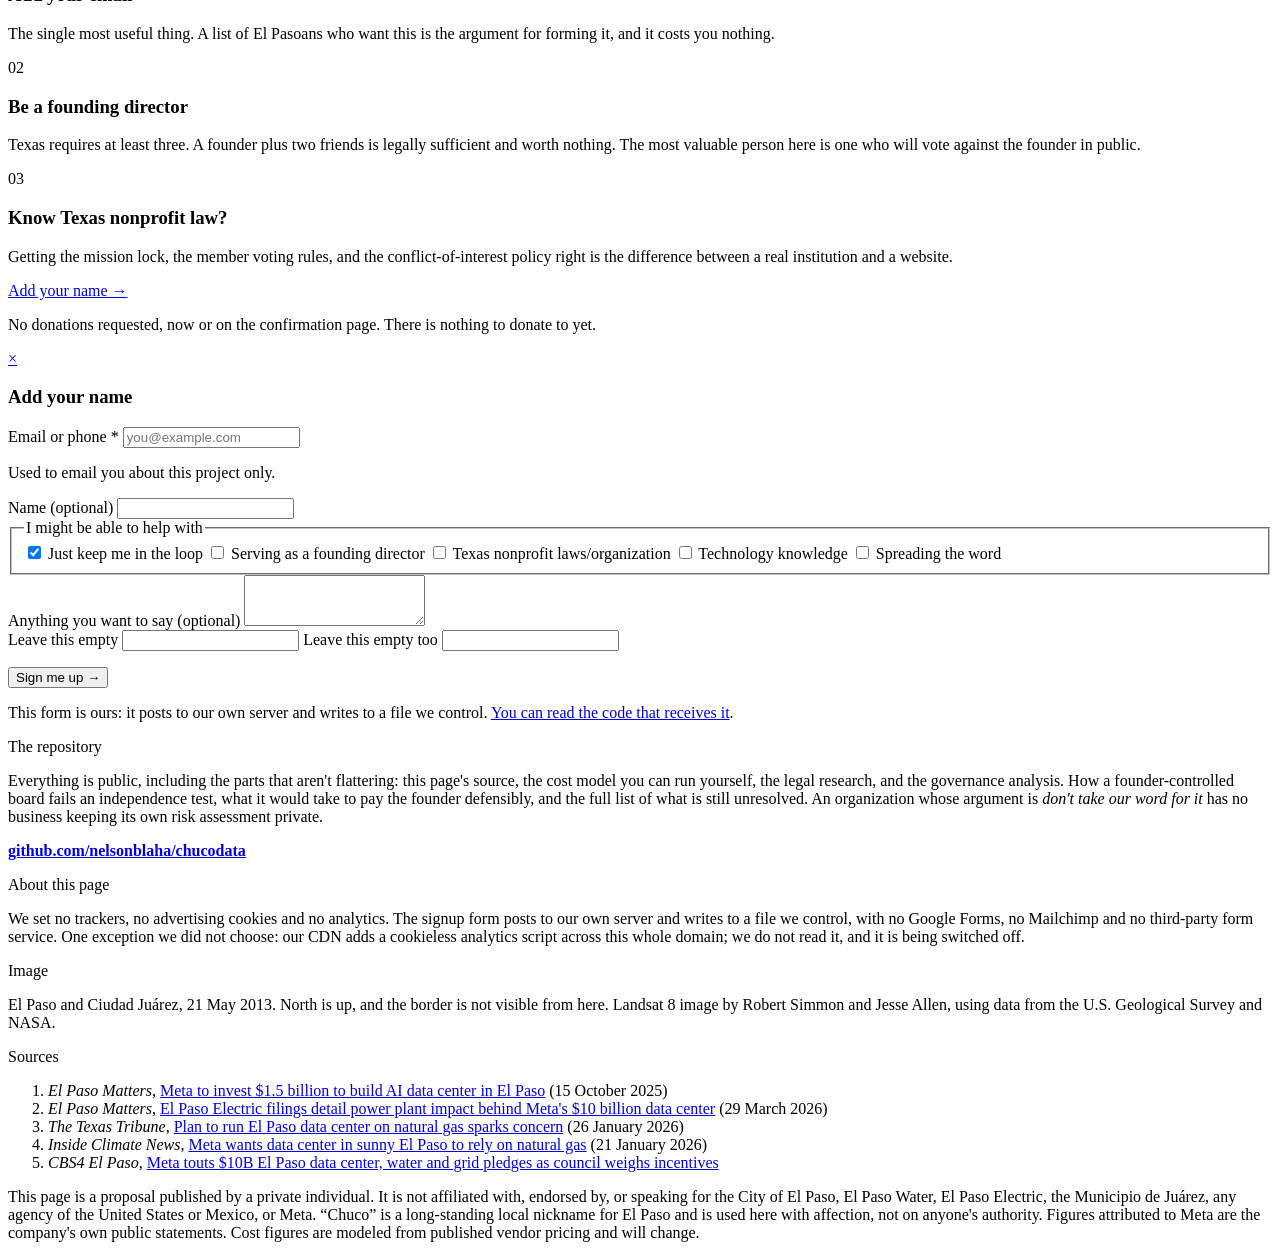
==== commit 8ab62285: "Take campaignlanding v0.2.0: delete control and two spam filters Spam arrived and got through everyt" ====
--- a/site/index.html
+++ b/site/index.html
@@ -512,6 +512,8 @@
       <div class="hp" aria-hidden="true">
         <label for="website">Leave this empty</label>
         <input type="text" id="website" name="website" tabindex="-1" autocomplete="off">
+        <label for="company">Leave this empty too</label>
+        <input type="text" id="company" name="company" tabindex="-1" autocomplete="off">
       </div>
       <input type="hidden" name="t" id="t" value="">
       <input type="hidden" name="lang" value="en">
